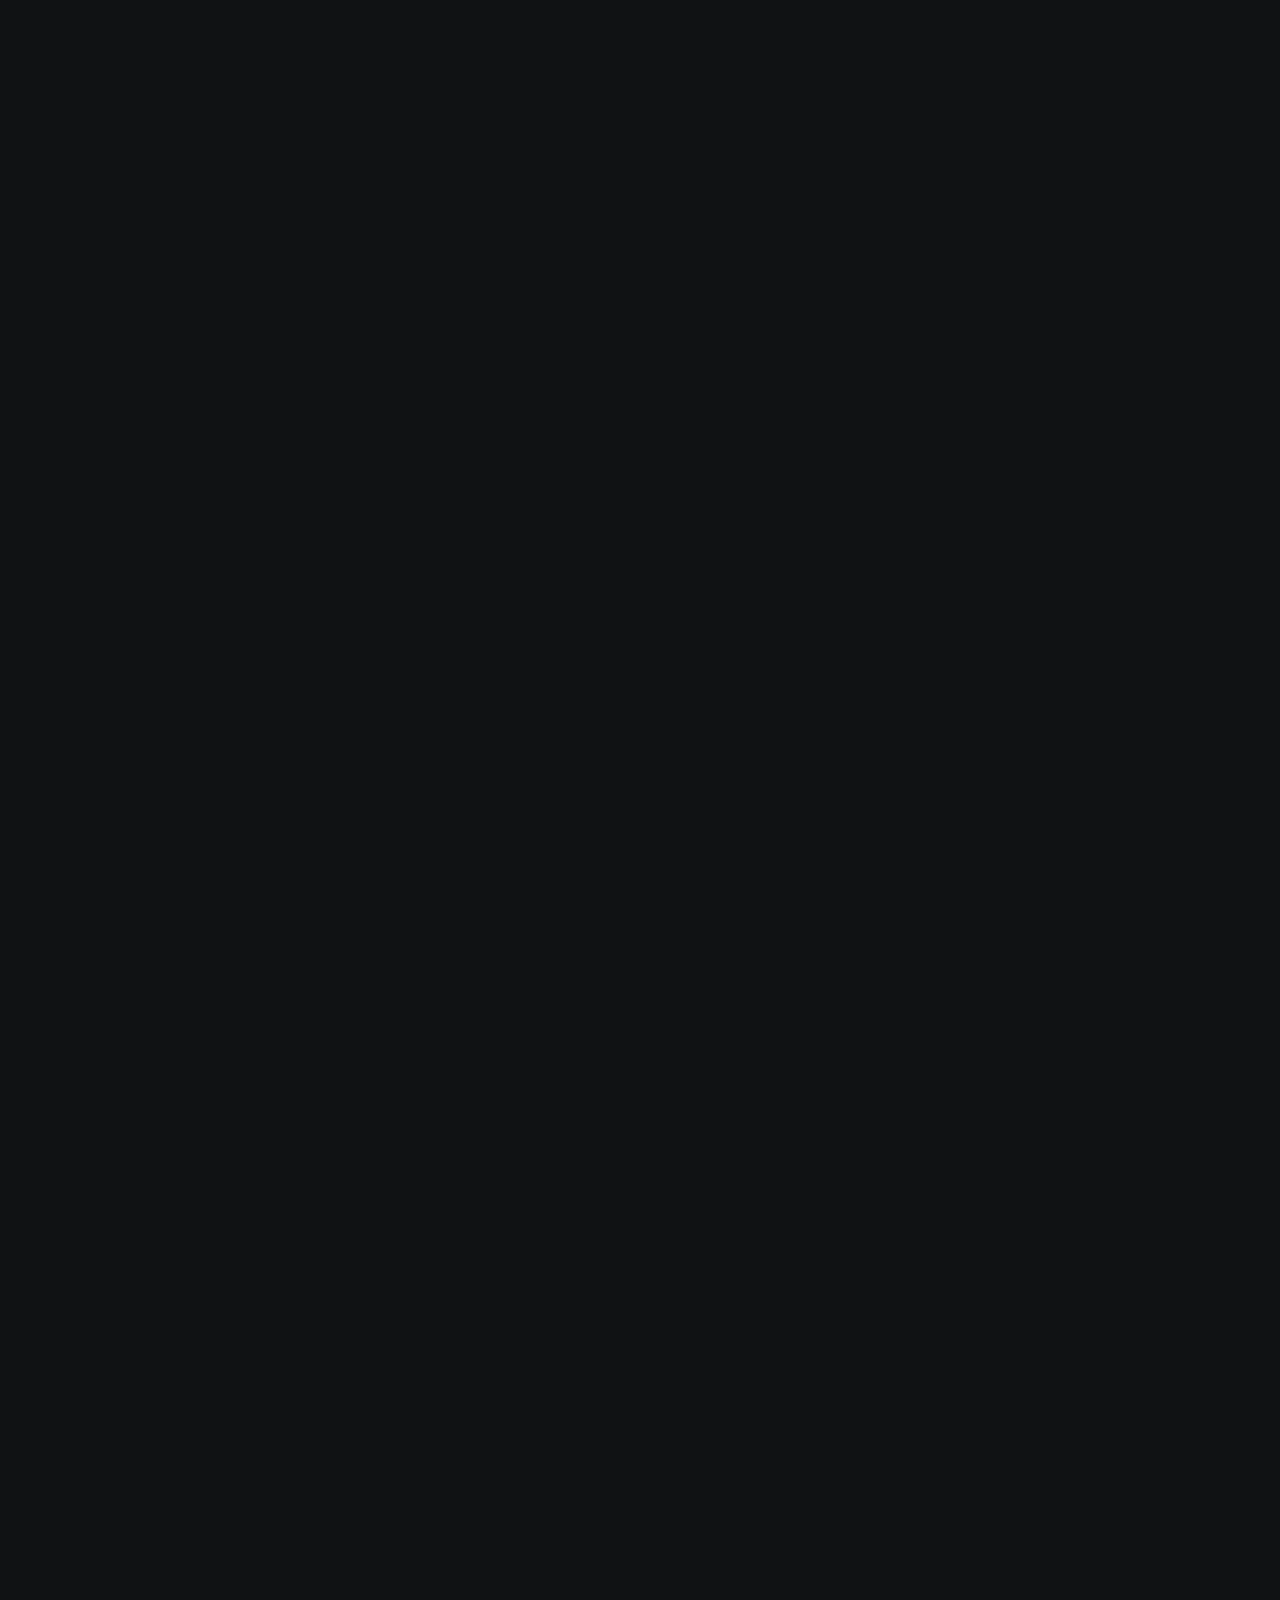
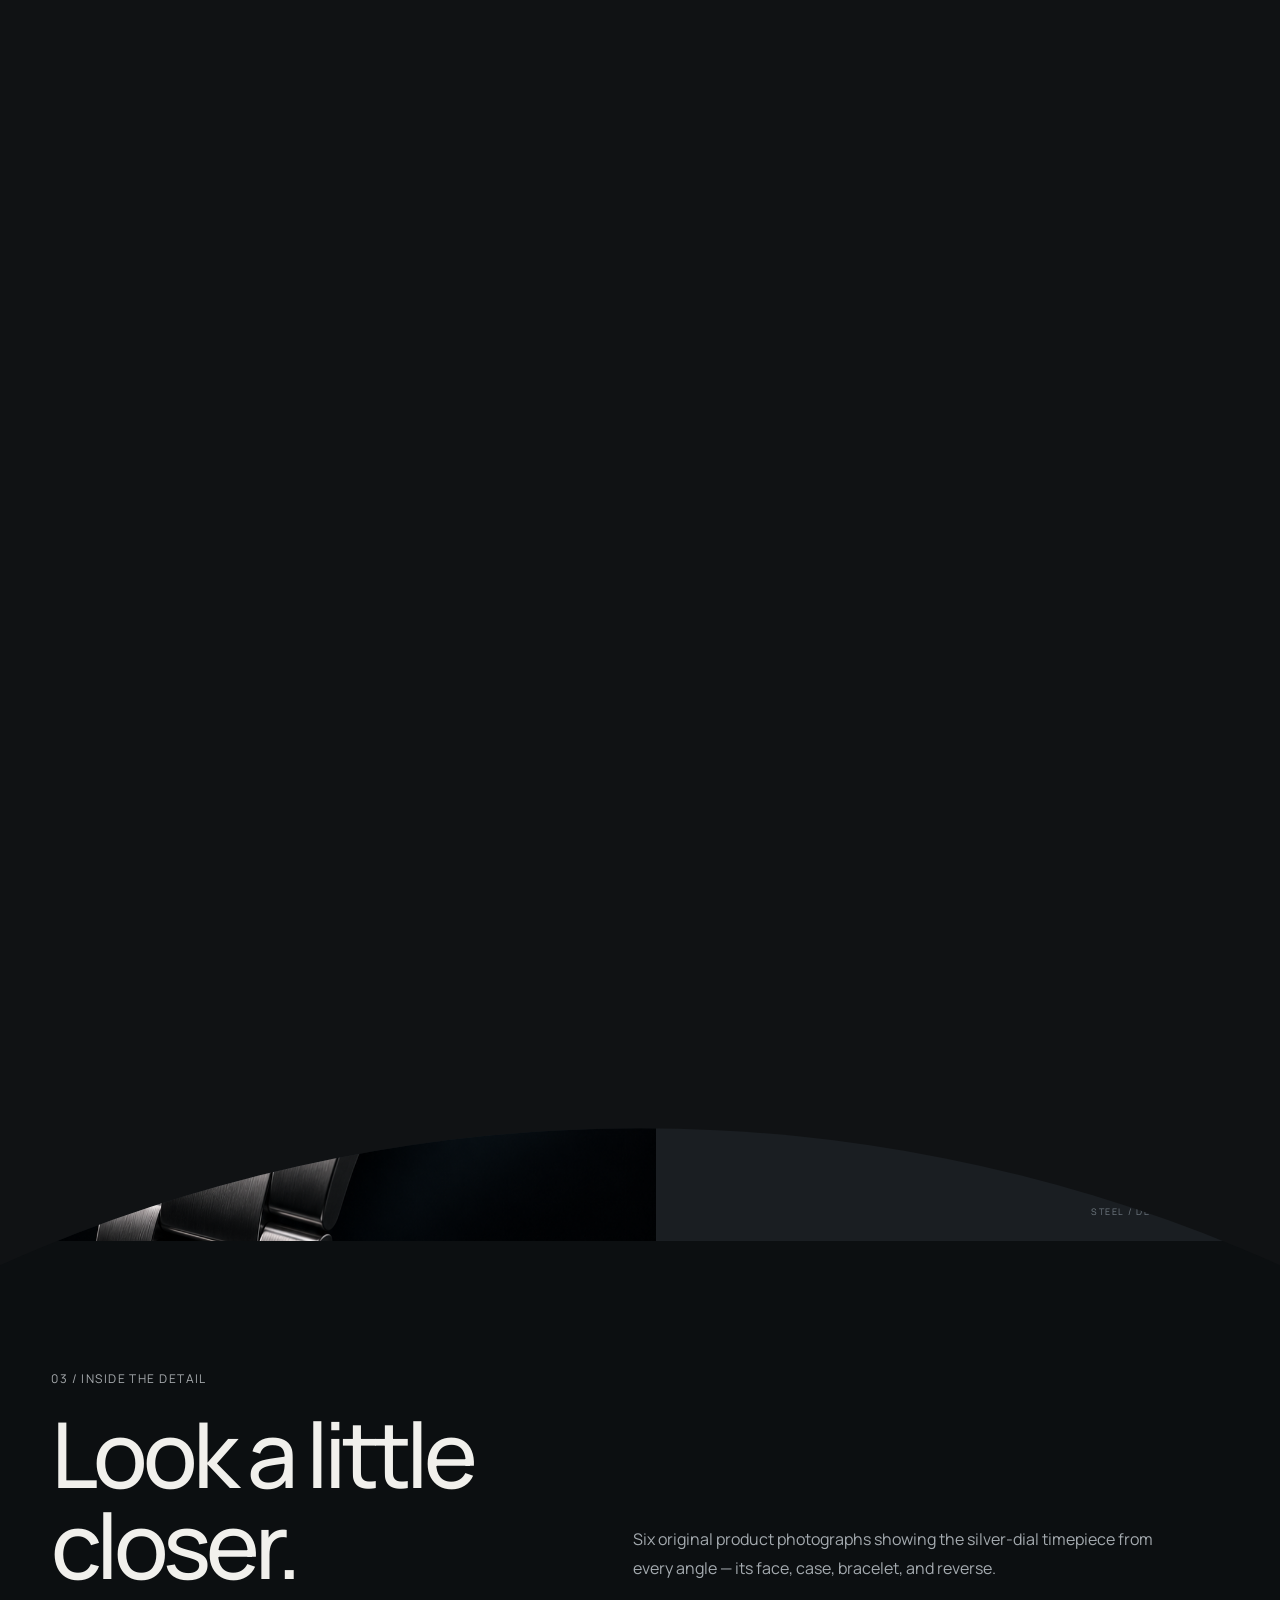
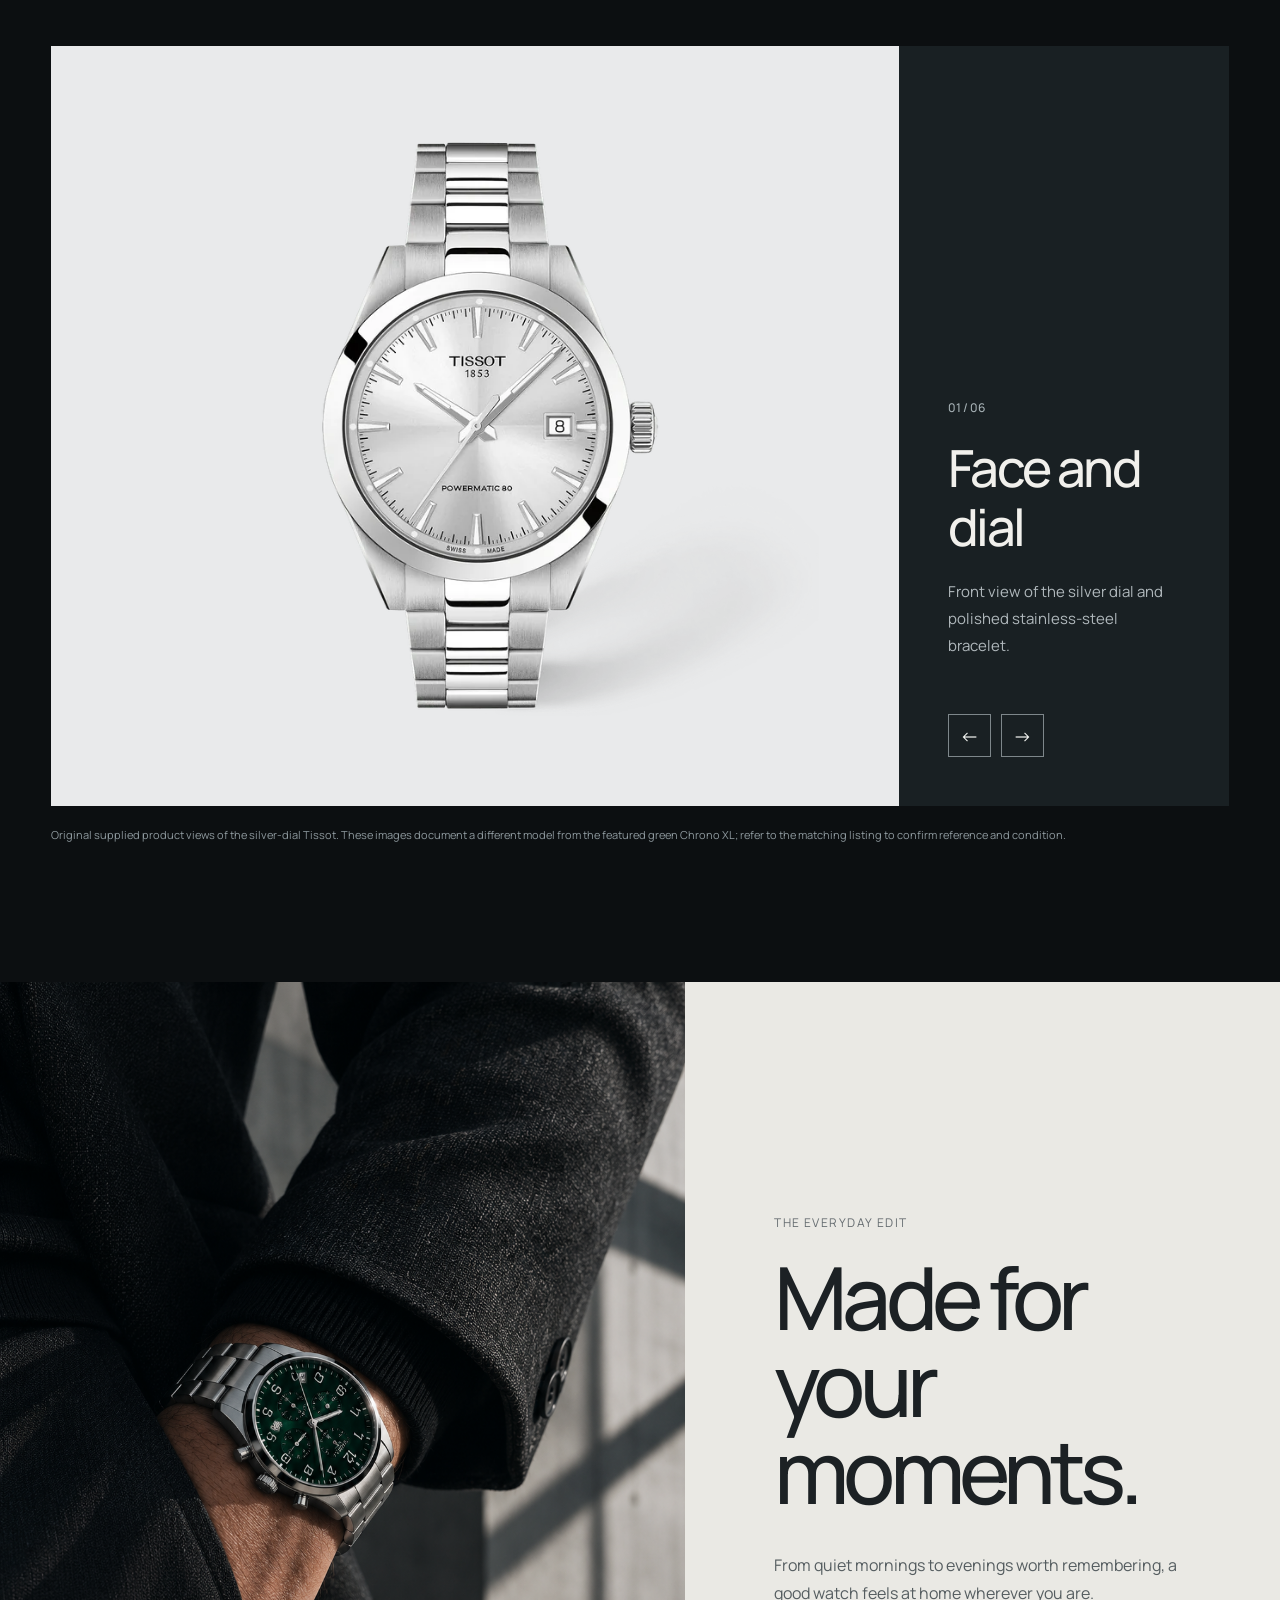
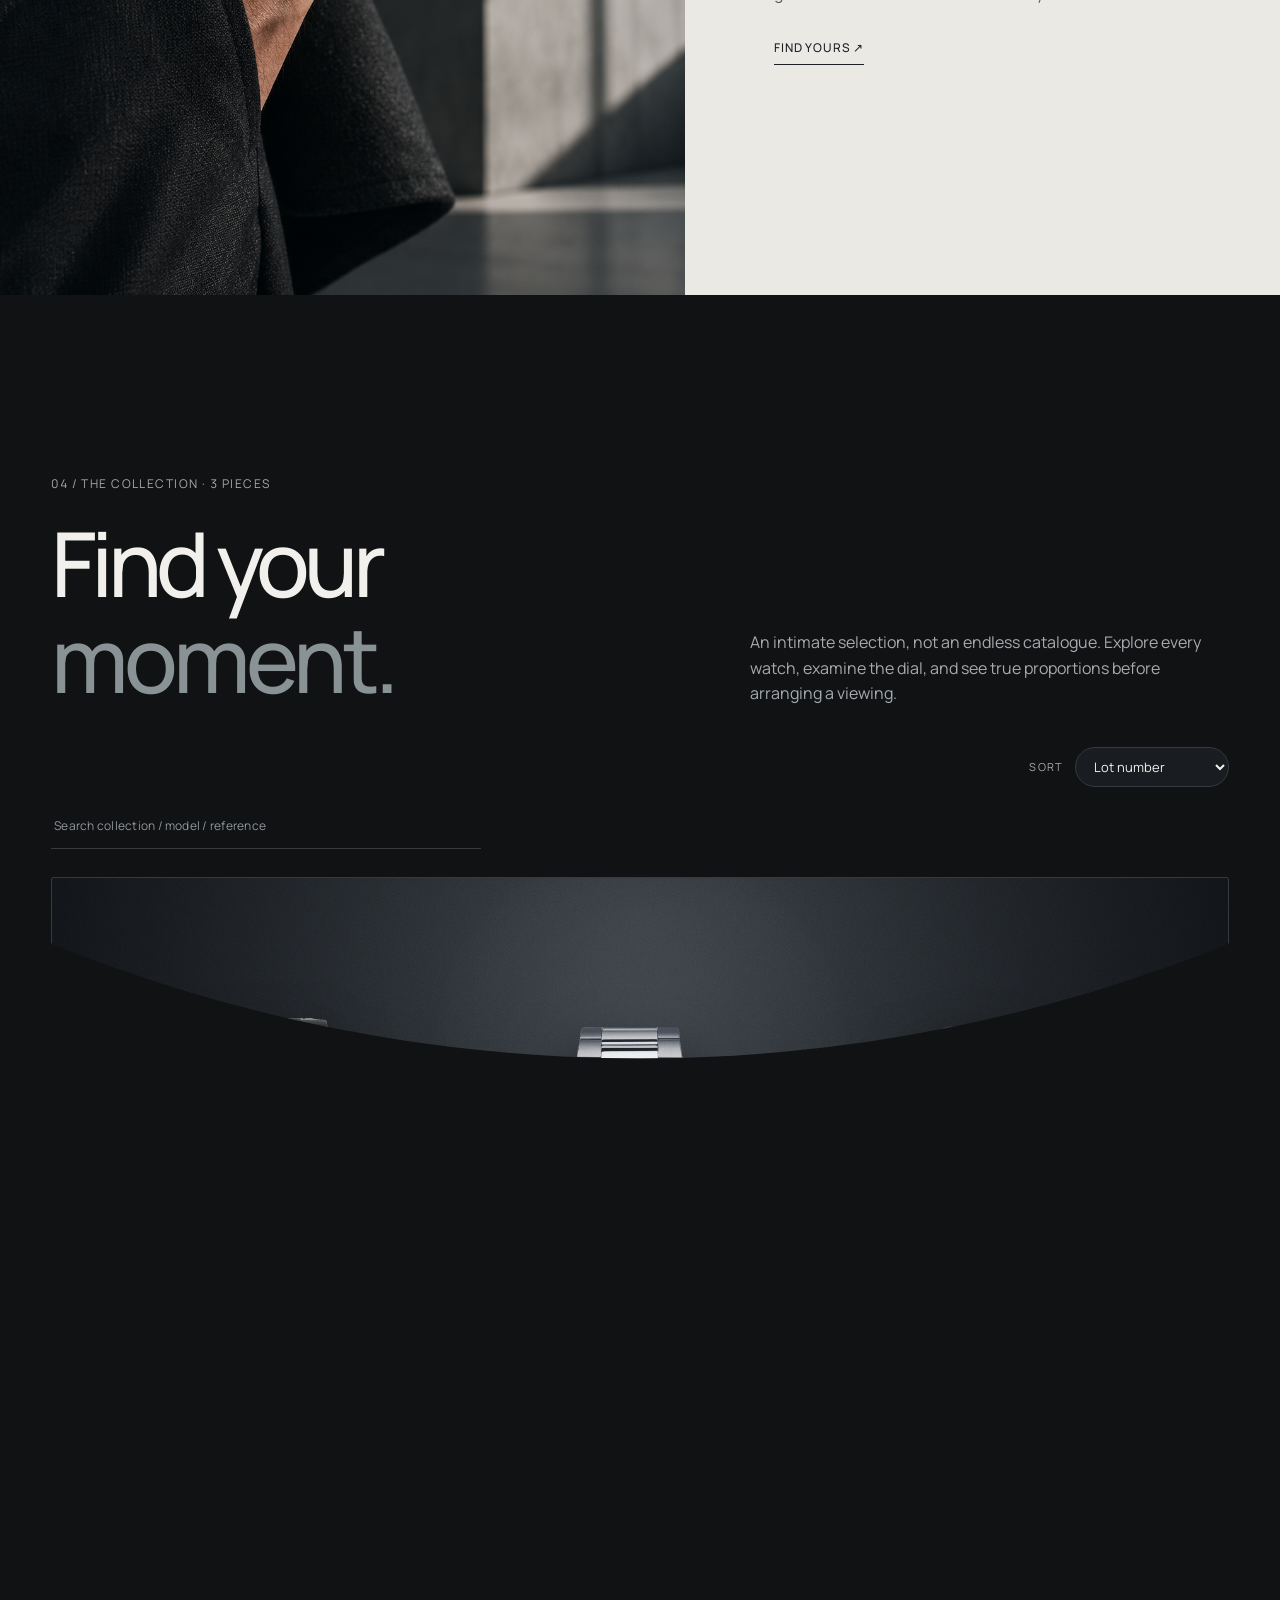
==== vesper/index.html @ b5b9cc1b "watch website" ====
<!doctype html>
<html lang="en">
<head>
  <meta charset="utf-8">
  <meta name="viewport" content="width=device-width, initial-scale=1">
  <title>Vesper — Fine watches, honestly described</title>
  <meta name="description" content="Fine watches from the great houses, each sold with its own file: condition, papers and history.">
  <meta name="theme-color" content="#0B0E13">
  <link rel="preconnect" href="https://fonts.googleapis.com">
  <link rel="preconnect" href="https://fonts.gstatic.com" crossorigin>
  <link href="https://fonts.googleapis.com/css2?family=Manrope:wght@400;500;600;700;800&display=swap" rel="stylesheet">
  <link rel="stylesheet" href="styles.css">
</head>
<body>
  <div class="scroll-progress" aria-hidden="true"></div>
  <div class="vesper-intro" data-intro aria-label="Entering Vesper">
    <div class="intro__center">
      <svg class="intro__dial" viewBox="0 0 280 280" role="img" aria-label="A watch dial, its hand pointing to twelve">
        <defs><linearGradient id="metal" x1="0" y1="0" x2="1" y2="1"><stop stop-color="#76818b"/><stop offset=".35" stop-color="#f0f1ef"/><stop offset=".68" stop-color="#606970"/><stop offset="1" stop-color="#c8d0d5"/></linearGradient></defs>
        <circle cx="140" cy="140" r="125" fill="none" stroke="url(#metal)" stroke-width="2"/>
        <circle cx="140" cy="140" r="116" fill="#121618" stroke="#383e42" stroke-width="1"/>
        <g data-dial-markers></g>
        <g class="intro__minute"><path d="M140 153 L140 67" stroke="url(#metal)" stroke-width="6" stroke-linecap="round"/></g>
        <g class="intro__hour"><path d="M140 150 L140 98" stroke="url(#metal)" stroke-width="9" stroke-linecap="round"/></g>
        <g class="intro__second" data-second-hand><path d="M140 166 L140 48" stroke="#d8e1e5" stroke-width="2" stroke-linecap="round"/></g>
        <circle cx="140" cy="140" r="6" fill="url(#metal)"/>
      </svg>
      <p class="intro__label">VESPER <span>—</span> TIME, CONSIDERED.</p>
    </div>
    <button type="button" class="intro__skip" data-skip-intro>Skip intro ↗</button>
  </div>
  <div class="site-reveal" data-site-reveal>
  <a class="skip" href="#main">Skip to content</a>

  <header class="nav">
    <a class="wordmark silver" href="#top" data-shop-name>VESPER</a>
    <nav class="nav__links" aria-label="Primary" id="primary-nav">
      <a href="#tray">Collection</a>
      <a href="#story">Our approach</a>
      <a href="#method">The standard</a>
      <a href="#archive">Archive</a>
      <a href="#visit">Visit</a>
    </nav>
    <div class="nav__utilities"><button class="nav__shortlist" type="button" data-open-shortlist aria-label="Open saved watches">Saved <span data-saved-count>0</span></button><button class="nav__menu" type="button" data-menu-toggle aria-controls="primary-nav" aria-expanded="false" aria-label="Toggle menu"><span></span><span></span></button><a class="btn btn--steel nav__cta" data-whatsapp href="#" target="_blank" rel="noopener">Enquire</a></div>
  </header>

  <main id="main">
    <!-- ============ CINEMATIC SHOWROOM HERO ============ -->
    <section class="hero hero--cinema" id="top" aria-labelledby="hero-title">
      <div class="hero__cinema" aria-hidden="true">
        <img class="hero__campaign is-active" src="photos/Moody Green Dial Chronograph Watch.png" alt="" data-hero-campaign>
        <div class="hero__shade"></div>
        <span class="hero__ghost">VESPER</span>
      </div>
      <div class="hero__copy">
        <h1 id="hero-title">Time,<br><span>considered.</span></h1>
        <p class="lead">Exceptional watches. Carefully selected, honestly presented, made to be explored.</p>
        <div class="hero__actions">
          <a class="btn btn--ivory" href="#tray">Explore collection <span aria-hidden="true">↗</span></a>
          <button class="hero__text-link" type="button" data-hero-open>Inspect this piece <span aria-hidden="true">↗</span></button>
        </div>
      </div>
      <div class="hero__piece">
        <button class="hero__watch" type="button" data-hero aria-label="Inspect featured watch"></button>
        <p class="hero__caption mono" data-hero-caption></p>
      </div>
    </section>

    <!-- ============ EDITORIAL STATEMENT ============ -->
    <section class="manifesto reveal" id="story" aria-labelledby="story-title">
      <div class="manifesto__label mono">01 / THE PHILOSOPHY</div>
      <div class="manifesto__body">
        <p class="manifesto__kicker mono">THE VESPER EDIT</p>
        <h2 id="story-title">Considered pieces.<br>Enduring presence.</h2>
        <p>A watch is both a personal object and an expression of design. We bring the collection closer, one considered detail at a time.</p>
        <a class="editorial-link" href="#method">Explore our approach <span aria-hidden="true">↗</span></a>
      </div>
      <div class="manifesto__number" aria-hidden="true">V / 01</div>
    </section>

    <!-- ============ FEATURED EDITORIAL ============ -->
    <section class="feature reveal" aria-labelledby="feature-title">
      <div class="feature__photo"><img src="photos/Emerald Green Stainless Steel Chronograph (1).png" alt="Campaign concept featuring a green-dial stainless-steel chronograph" loading="lazy"></div>
      <div class="feature__copy">
        <p class="eyebrow mono">02 / CURRENT OBSESSION</p>
        <h2 id="feature-title">Closer to<br>the details.</h2>
        <p>A vivid emerald dial, reflective steel and meticulous finishing. An intimate look at the features that give a timepiece its character.</p>
        <a class="editorial-link" href="#tray">Discover the watches <span aria-hidden="true">↗</span></a>
        <span class="feature__watermark mono" aria-hidden="true">STEEL / DETAIL / CHARACTER</span>
      </div>
    </section>

    <section class="detail-essay" id="details" aria-labelledby="details-title">
      <div class="detail-essay__heading reveal"><p class="eyebrow">03 / INSIDE THE DETAIL</p><h2 id="details-title">Look a little closer.</h2><p>Six original product photographs showing the silver-dial timepiece from every angle — its face, case, bracelet, and reverse.</p></div>
      <div class="detail-essay__stage">
        <div class="detail-essay__photo" role="region" aria-label="Original watch photo gallery" aria-live="polite"><img src="photos/18fe6ae6-4a29-4dc0-8d65-cc1778fe42e7_T165-807-11-031-00_shadow.webp" alt="Silver-dial Tissot wristwatch, original front product image" data-detail-image loading="lazy"></div>
        <div class="detail-essay__control"><span class="detail-essay__index" data-detail-index>01 / 06</span><h3 data-detail-heading>Face and dial</h3><p data-detail-copy>Front view of the silver dial and polished stainless-steel bracelet.</p><div class="detail-essay__nav"><button type="button" data-detail-prev aria-label="Previous detail">←</button><button type="button" data-detail-next aria-label="Next detail">→</button></div></div>
      </div>
      <p class="detail-essay__foot">Original supplied product views of the silver-dial Tissot. These images document a different model from the featured green Chrono XL; refer to the matching listing to confirm reference and condition.</p>
    </section>
    <section class="lifestyle reveal" aria-labelledby="lifestyle-title">
      <div class="lifestyle__image"><img src="photos/Emerald Chronograph in Shadow-1.png" loading="lazy" alt="Editorial view of a stainless-steel wristwatch worn with dark clothing"></div>
      <div class="lifestyle__text"><p class="eyebrow">THE EVERYDAY EDIT</p><h2 id="lifestyle-title">Made for<br>your moments.</h2><p>From quiet mornings to evenings worth remembering, a good watch feels at home wherever you are.</p><a class="editorial-link" href="#tray">Find yours ↗</a></div>
    </section>

    <!-- ============ THE TRAY (to scale) ============ -->
    <section class="tray-section" id="tray" aria-labelledby="tray-title">
      <div class="section-head grid">
        <div class="section-head__title">
          <p class="eyebrow mono">04 / THE COLLECTION · <span data-count>0</span> PIECES</p>
          <h2 id="tray-title">Find your <em>moment.</em></h2>
        </div>
        <p class="section-head__text">An intimate selection, not an endless catalogue. Explore every watch, examine the dial, and see true proportions before arranging a viewing.</p>
      </div>

      <div class="filters grid" role="toolbar" aria-label="Filter and sort">
        <div class="chips" data-brands></div>
        <label class="search-watch"><span class="sr-only">Search watches</span><input data-search type="search" placeholder="Search collection / model / reference" autocomplete="off"></label>
        <label class="sort mono">
          <span class="label">Sort</span>
          <select data-sort>
            <option value="lot">Lot number</option>
            <option value="price-asc">Price, low to high</option>
            <option value="price-desc">Price, high to low</option>
            <option value="size">Case size</option>
          </select>
        </label>
      </div>

      <div class="tray lamp-zone">
        <ul class="tray__list" data-tray></ul>
        <div class="lamp" aria-hidden="true"></div>
      </div>
    </section>

    <section class="interlude reveal" aria-label="Vesper brand statement">
      <p class="eyebrow mono">AN OBJECT. A STORY. A LIFETIME.</p>
      <p>The details make<br>the difference.</p>
      <a href="#visit" class="editorial-link">Arrange a private viewing <span aria-hidden="true">↗</span></a>
    </section>

    <!-- ============ METHOD ============ -->
    <section class="method grid" id="method" aria-labelledby="method-title">
      <div class="method__head">
        <p class="eyebrow mono">05 / OUR STANDARD</p>
        <h2 id="method-title">Clarity is our standard.</h2>
      </div>
      <ol class="method__steps">
        <li>
          <span class="mono step-no">01</span>
          <h3>Sourced</h3>
          <p>A selectively presented collection with model details and available provenance clearly described.</p>
        </li>
        <li>
          <span class="mono step-no">02</span>
          <h3>Inspected</h3>
          <p>We present the condition and identifying details available for each watch; request verification documents before purchasing.</p>
        </li>
        <li>
          <span class="mono step-no">03</span>
          <h3>Described</h3>
          <p>We share condition information and photographs so you can ask informed questions before committing.</p>
        </li>
      </ol>
      <dl class="grades">
        <div><dt>New</dt><dd>Brand new, with the maker's packaging.</dd></div>
        <div><dt>Unworn</dt><dd>Never on a wrist. Stickers often still on.</dd></div>
        <div><dt>Excellent</dt><dd>Hairlines visible only under a loupe.</dd></div>
        <div><dt>Very good</dt><dd>Light wear you can see at an angle.</dd></div>
        <div><dt>Good</dt><dd>Honest marks of daily wear. All shown.</dd></div>
      </dl>
    </section>

    <!-- ============ ARCHIVE ============ -->
    <section class="archive grid" id="archive" aria-labelledby="archive-title">
      <div class="archive__head">
        <p class="eyebrow mono">Archive</p>
        <h2 id="archive-title">Found new <em>homes.</em></h2>
      </div>
      <ul class="archive__list" data-archive></ul>
    </section>

    <!-- ============ VISIT ============ -->
    <section class="visit grid" id="visit" aria-labelledby="visit-title">
      <div class="visit__head">
        <p class="eyebrow mono">06 / PERSONAL SERVICE</p>
        <h2 id="visit-title">See it in your <em>hand</em> first.</h2>
        <p>Viewings are private and unhurried. Message us with the lot number and we'll set a time.</p>
        <div class="visit__actions">
          <a class="btn btn--steel" data-whatsapp href="#" target="_blank" rel="noopener">Message on WhatsApp</a>
          <a class="btn btn--line" data-email href="#">Email</a>
        </div>
      </div>
      <dl class="visit__info mono">
        <div><dt>Where</dt><dd data-shop-city>Kandy, Sri Lanka</dd></div>
        <div><dt>Hours</dt><dd data-hours>Mon–Sat · 10:00–19:00</dd></div>
        <div><dt>Right now</dt><dd><span class="status" data-open-status>—</span></dd></div>
      </dl>
    </section>
  </main>

  <footer class="footer grid">
    <p class="wordmark silver footer__mark" data-shop-name>VESPER</p>
    <p class="footer__note">Independent. Not affiliated with, or endorsed by, any brand shown. All trademarks belong to their owners.</p>
    <p class="footer__note mono">© <span data-year>2026</span> · <span data-shop-name>VESPER</span></p>
  </footer>

  </div><!-- /site-reveal -->
  <dialog class="shortlist" data-shortlist aria-labelledby="shortlist-title">
    <div class="shortlist__head"><div><p class="eyebrow mono">YOUR PRIVATE EDIT</p><h2 id="shortlist-title">Saved <em>pieces.</em></h2></div><button class="file__close mono" type="button" data-close-shortlist>Close</button></div>
    <div class="shortlist__list" data-shortlist-list></div>
    <p class="shortlist__note mono">Your shortlist is saved in this browser. Enquiries are handled personally; there is no online checkout yet.</p>
  </dialog>

  <!-- ============ THE FILE (drawer) ============ -->
  <dialog class="file" data-file aria-labelledby="file-title">
    <div class="file__inner">
      <button class="file__close mono" type="button" data-close-file>Close</button>
      <div class="file__media">
        <div class="stagebox lamp-zone" data-stagebox>
          <div class="stagebox__media" data-file-media></div>
          <div class="pins" data-pins></div>
          <div class="loupe" data-loupe aria-hidden="true"><div class="loupe__inner"></div></div>
          <div class="lamp" aria-hidden="true"></div>
        </div>
        <div class="thumbs" data-thumbs></div>
        <p class="hint mono" data-stage-hint>Hover to inspect · Tap a pin to read it</p>
      </div>
      <div class="file__info">
        <p class="eyebrow mono" data-file-lot></p>
        <h2 id="file-title" data-file-title></h2>
        <p class="file__summary" data-file-summary></p>
        <p class="file__price"><span class="silver" data-file-price></span> <span class="badge mono" data-file-status></span></p>
        <div class="file__actions">
          <a class="btn btn--steel" data-file-enquire href="#" target="_blank" rel="noopener">Enquire about this piece</a>
          <button class="btn btn--line save-watch" data-save-current type="button" aria-pressed="false">♡ Save watch</button>
          <button class="btn btn--line" type="button" data-open-truesize>See it at true size</button>
        </div>

        <h3 class="label mono">Condition</h3>
        <p class="grade"><span data-file-grade></span> <span class="muted" data-file-grade-def></span></p>
        <ol class="pin-list" data-pin-list></ol>

        <h3 class="label mono" data-history-title>The file</h3>
        <ol class="history" data-history></ol>

        <h3 class="label mono">Details</h3>
        <table class="specs mono"><tbody data-specs></tbody></table>
      </div>
    </div>
  </dialog>

  <!-- ============ TRUE SIZE ============ -->
  <dialog class="truesize" data-truesize aria-labelledby="ts-title">
    <div class="truesize__inner">
      <button class="file__close mono" type="button" data-close-truesize>Close</button>
      <div data-step="calibrate">
        <p class="eyebrow mono">True size · 1 of 2</p>
        <h2 id="ts-title">Hold a bank card to the screen.</h2>
        <p>Move the slider until the outline matches your card. Every standard card is 85.6&nbsp;mm wide.</p>
        <div class="card-outline" data-card><span class="mono">85.6 mm</span></div>
        <input type="range" min="160" max="640" value="323" data-card-range aria-label="Card outline width">
        <button class="btn btn--silver" type="button" data-show-true>It matches</button>
      </div>
      <div data-step="watch" hidden>
        <p class="eyebrow mono">True size · 2 of 2</p>
        <h2 data-ts-title>This is 36 mm.</h2>
        <div class="truesize__stage" data-ts-stage></div>
        <p class="hint">If the card matched, this is the case at its real size. <button class="link" type="button" data-recalibrate>Recalibrate</button></p>
      </div>
    </div>
  </dialog>

  <script src="stock.js"></script>
  <script src="script.js"></script>
  <script src="experience.js"></script>
  <script src="showroom.js"></script>
</body>
</html>
---- vesper/styles.css ----
/* =========================================================
   VESPER — "Blued Steel" design system
   Midnight base, silver type, one blued-steel accent.
   Metal is used sparingly: wordmark, lot numbers, one button.
   Timing: 125 ms beat (8 beats per second, like a 28,800 vph movement).
   ========================================================= */

:root {
  /* Palette */
  --base: #0B0E13;        /* midnight: page background */
  --surface: #121823;     /* deep navy: cards, tray, footer */
  --raised: #1A2230;      /* hover, dialogs */
  --line: #263042;        /* thin rules */
  --steel: #3D6A9E;       /* blued steel: the one accent */
  --steel-hi: #6F98C6;
  --text: #E6E9ED;        /* silver text */
  --muted: #9AA3AF;       /* muted silver */
  --bg: var(--base);      /* script.js lifts this slightly with the time of day */

  --silver-grad: linear-gradient(100deg, #7d8591 0%, #eef1f5 22%, #a3abb6 40%, #f4f6f9 55%, #8a929e 75%, #dfe3e8 100%);
  --steel-grad: linear-gradient(135deg, #1C2E4A 0%, #3D6A9E 50%, #1A2B45 100%);

  /* Type */
  --serif: "Instrument Serif", "Iowan Old Style", Georgia, serif;
  --sans: "Geist", ui-sans-serif, system-ui, -apple-system, "Segoe UI", sans-serif;
  --mono: "Geist Mono", ui-monospace, "SF Mono", Menlo, Consolas, monospace;

  /* Timing */
  --beat: 125ms;
  --b2: 250ms;
  --b4: 500ms;
  --b8: 1000ms;
  --ease: cubic-bezier(.45, 0, .2, 1);

  /* Layout */
  --gutter: clamp(16px, 4vw, 56px);
  --gap: clamp(12px, 1.6vw, 24px);

  color-scheme: dark;
}

*, *::before, *::after { box-sizing: border-box; }
[hidden] { display: none !important; }
html { scroll-behavior: smooth; -webkit-text-size-adjust: 100%; }
body {
  margin: 0;
  background: var(--bg);
  color: var(--text);
  font: 400 16px/1.6 var(--sans);
  -webkit-font-smoothing: antialiased;
  overflow-x: hidden;
}
@media (prefers-reduced-motion: reduce) { html { scroll-behavior: auto; } }

h1, h2, h3 { margin: 0 0 .45em; font-weight: 400; }
h1, h2 { font-family: var(--serif); letter-spacing: -0.012em; line-height: 1; }
h1 { font-size: clamp(46px, 6.4vw, 104px); }
h2 { font-size: clamp(36px, 4.4vw, 68px); }
h3 { font-size: 18px; font-weight: 500; letter-spacing: -0.01em; }
em { font-family: var(--serif); font-style: italic; }
p { margin: 0 0 1em; max-width: 52ch; }
a { color: inherit; }
img { display: block; max-width: none; }

.mono { font-family: var(--mono); font-feature-settings: "tnum" 1; }
.label {
  font: 400 11px/1.4 var(--mono);
  letter-spacing: .1em;
  text-transform: uppercase;
  color: var(--muted);
}
.eyebrow {
  font-size: 12px;
  letter-spacing: .12em;
  text-transform: uppercase;
  color: var(--muted);
  margin-bottom: 1.8em;
}
.muted { color: var(--muted); }
.hint { font-size: 12px; color: var(--muted); letter-spacing: .04em; }

.skip {
  position: absolute; left: 12px; top: -48px; z-index: 100;
  background: var(--text); color: var(--base); padding: 8px 12px; border-radius: 4px;
}
.skip:focus { top: 12px; }
:focus-visible { outline: 1.5px solid var(--steel-hi); outline-offset: 3px; border-radius: 2px; }

.grid {
  display: grid;
  grid-template-columns: repeat(12, minmax(0, 1fr));
  column-gap: var(--gap);
  padding-inline: var(--gutter);
}

/* ---------- Silver: text that catches the light once on hover ---------- */
.silver {
  background: var(--silver-grad);
  background-size: 240% 100%;
  background-position: 0% 0;
  -webkit-background-clip: text;
          background-clip: text;
  color: transparent;
  transition: background-position var(--b8) var(--ease);
}
.silver:hover, a:hover .silver, button:hover .silver, .lot:hover .silver, .lot:focus-visible .silver {
  background-position: 100% 0;
}

/* ---------- Buttons ---------- */
.btn {
  display: inline-flex;
  align-items: center;
  justify-content: center;
  gap: .6em;
  font: 500 13px/1 var(--sans);
  letter-spacing: .03em;
  text-decoration: none;
  border-radius: 999px;
  padding: 15px 24px;
  border: 1px solid transparent;
  cursor: pointer;
  transition: filter var(--b2) var(--ease), background-position var(--b8) var(--ease), border-color var(--b2) var(--ease);
}
.btn--silver {
  color: #0B0E13;
  background: var(--silver-grad);
  background-size: 240% 100%;
}
.btn--silver:hover { background-position: 100% 0; }
.btn--steel {
  color: var(--text);
  background: var(--steel-grad);
  background-size: 200% 100%;
  border-color: rgba(111, 152, 198, .35);
}
.btn--steel:hover { background-position: 100% 0; filter: brightness(1.12); }
.btn--line { color: var(--text); background: transparent; border-color: var(--line); }
.btn--line:hover { border-color: var(--muted); }
.link {
  font: inherit; color: inherit; background: none; border: 0; padding: 0;
  text-decoration: underline; text-underline-offset: 3px; cursor: pointer;
}

/* ---------- Nav ---------- */
.nav {
  position: fixed;
  inset: 0 0 auto 0;
  z-index: 40;
  height: 72px;
  display: flex;
  align-items: center;
  justify-content: space-between;
  gap: 24px;
  padding-inline: var(--gutter);
  background: linear-gradient(var(--bg) 30%, transparent);
}
.wordmark {
  font: 500 15px/1 var(--sans);
  letter-spacing: .5em;
  text-decoration: none;
}
.nav__links { display: flex; gap: 32px; font-size: 13px; color: var(--muted); }
.nav__links a { text-decoration: none; transition: color var(--b2); }
.nav__links a:hover { color: var(--text); }
.nav__cta { padding: 11px 18px; }

/* =========================================================
   THE LAMP — a pool of light that follows the cursor.
   Ambient stays visible; the lamp lifts what's under it.
   ========================================================= */
.lamp-zone { position: relative; --lx: 60%; --ly: 50%; --lr: 300px; --dim: .5; }
.lamp {
  position: absolute;
  inset: 0;
  z-index: 2;
  pointer-events: none;
  background:
    radial-gradient(circle var(--lr) at var(--lx) var(--ly),
      rgba(205, 220, 240, .11) 0%, rgba(205, 220, 240, .035) 45%, rgba(205, 220, 240, 0) 70%),
    radial-gradient(circle calc(var(--lr) * 2) at var(--lx) var(--ly),
      rgba(5, 7, 10, 0) 30%, rgba(5, 7, 10, var(--dim)) 100%);
}
.no-lamp .lamp { display: none; }

/* =========================================================
   HERO
   ========================================================= */
.hero {
  min-height: 100vh;
  min-height: 100svh;
  align-items: center;
  padding-top: 96px;
  padding-bottom: 48px;
  overflow: hidden;
  --dim: .42;
}
.hero__copy { grid-column: 1 / 7; position: relative; z-index: 3; }
.hero__copy h1 { margin-bottom: .35em; }
.lead { font-size: 18px; color: var(--muted); max-width: 44ch; }
.hero__actions { display: flex; flex-wrap: wrap; align-items: center; gap: 24px; margin-top: 36px; }
.hint__dot {
  display: inline-block; width: 7px; height: 7px; border-radius: 50%;
  background: var(--steel-hi); margin-right: 10px; vertical-align: 1px;
  box-shadow: 0 0 10px var(--steel-hi);
}
.hero__piece {
  grid-column: 7 / 13;
  position: relative;
  height: min(86vh, 900px);
  display: grid;
  place-items: center;
}
.hero__watch {
  all: unset;
  cursor: zoom-in;
  position: relative;
  display: block;
}
.hero__watch:focus-visible { outline: 1.5px solid var(--steel-hi); outline-offset: 8px; border-radius: 8px; }
.hero__caption {
  position: absolute;
  bottom: 4%;
  right: 0;
  z-index: 3;
  font-size: 12px;
  letter-spacing: .06em;
  color: var(--muted);
  text-align: right;
  margin: 0;
}

/* =========================================================
   SECTION HEADS
   ========================================================= */
.section-head { padding-top: 16vh; padding-bottom: 40px; align-items: end; row-gap: 16px; }
.section-head__title { grid-column: 1 / 7; }
.section-head__title h2 { margin: 0; }
.section-head__text { grid-column: 8 / 13; color: var(--muted); margin: 0; }

/* Filters */
.filters { align-items: center; padding-bottom: 28px; row-gap: 16px; }
.chips { grid-column: 1 / 10; display: flex; flex-wrap: wrap; gap: 8px; }
.chip {
  font: 400 13px/1 var(--sans);
  color: var(--muted);
  background: transparent;
  border: 1px solid var(--line);
  border-radius: 999px;
  padding: 10px 14px;
  cursor: pointer;
  transition: color var(--b2), border-color var(--b2), background var(--b2);
}
.chip:hover { color: var(--text); border-color: var(--muted); }
.chip[aria-pressed="true"] { color: var(--text); border-color: var(--steel); background: rgba(61, 106, 158, .16); }
.sort { grid-column: 10 / 13; justify-self: end; display: flex; align-items: center; gap: 12px; }
.sort select {
  font: 400 13px var(--mono);
  color: var(--text);
  background: var(--surface);
  border: 1px solid var(--line);
  border-radius: 999px;
  padding: 9px 14px;
}

/* =========================================================
   THE TRAY
   ========================================================= */
.tray {
  --scale: 5.2;
  --dim: .55;
  margin-inline: var(--gutter);
  border-radius: 6px;
  background:
    radial-gradient(ellipse 80% 60% at 50% 0%, #182131, rgba(24, 33, 49, 0) 70%),
    radial-gradient(ellipse at 50% 100%, #0c1017, #0e131b);
  border: 1px solid var(--line);
  overflow: hidden;
}
/* velvet nap */
.tray::before {
  content: "";
  position: absolute;
  inset: 0;
  opacity: .09;
  pointer-events: none;
  background-image: url("data:image/svg+xml;utf8,<svg xmlns='http://www.w3.org/2000/svg' width='140' height='140'><filter id='n'><feTurbulence type='fractalNoise' baseFrequency='1.1' numOctaves='2' stitchTiles='stitch'/><feColorMatrix values='0 0 0 0 .8  0 0 0 0 .85  0 0 0 0 1  0 0 0 .9 0'/></filter><rect width='100%' height='100%' filter='url(%23n)'/></svg>");
}
.tray__list {
  list-style: none;
  margin: 0;
  padding: clamp(32px, 6vw, 72px) clamp(16px, 4vw, 56px) clamp(40px, 6vw, 80px);
  display: flex;
  flex-wrap: wrap;
  justify-content: center;
  align-items: flex-end;
  gap: clamp(28px, 4vw, 64px) clamp(16px, 3.4vw, 56px);
  position: relative;            /* no z-index: labels can rise above the lamp's shadow */
}
.tray__empty { color: var(--muted); padding: 60px 0; }

.lot {
  all: unset;
  box-sizing: border-box;
  display: grid;
  justify-items: center;
  gap: 14px;
  cursor: pointer;
  position: relative;
}
.lot .media { transition: transform var(--b4) var(--ease); }
.lot:hover .media, .lot:focus-visible .media { transform: translateY(-6px); }
.lot:focus-visible { outline: 1.5px solid var(--steel-hi); outline-offset: 10px; border-radius: 6px; }
.lot__meta {
  position: relative;
  z-index: 3;            /* labels stay readable above the lamp's shadow */
  text-align: center;
  display: grid;
  gap: 3px;
  max-width: 230px;
}
.lot__no { font: 500 12px/1 var(--mono); letter-spacing: .12em; }
.lot__name { font-size: 14px; line-height: 1.35; }
.lot__name small { display: block; color: var(--muted); font-size: 12px; }
.lot__price { font: 400 12px/1 var(--mono); color: var(--muted); margin-top: 4px; }
.lot__badge {
  position: absolute;
  top: 0;
  right: 0;
  z-index: 3;
}
.badge {
  display: inline-block;
  font: 500 10px/1 var(--mono);
  letter-spacing: .1em;
  text-transform: uppercase;
  padding: 6px 8px;
  border-radius: 999px;
  border: 1px solid var(--line);
  color: var(--muted);
  vertical-align: middle;
}
.badge--available { border-color: rgba(111, 152, 198, .5); color: var(--steel-hi); }
.badge--reserved { border-color: #6b5a3a; color: #CDB485; }
.badge--sold { color: var(--muted); }

/* =========================================================
   MEDIA BOX — real photo, or the placeholder render
   --d = case diameter in px (from mm × scale)
   ========================================================= */
.media {
  --d: 180px;
  width: calc(var(--d) * 1.32);
  height: calc(var(--d) * 2.2);
  position: relative;
  -webkit-mask-image: linear-gradient(to bottom, transparent 0%, #000 20%, #000 80%, transparent 100%);
          mask-image: linear-gradient(to bottom, transparent 0%, #000 20%, #000 80%, transparent 100%);
}
.media__img {
  position: absolute;
  left: 50%;
  top: 50%;
  width: calc(var(--d) / var(--ratio, .44));
  height: auto;
  transform: translate(-50%, -50%);
  user-select: none;
  -webkit-user-drag: none;
  filter: drop-shadow(0 calc(var(--d) * .08) calc(var(--d) * .12) rgba(0, 0, 0, .6));
}
.loupe .media__img { filter: none; }

/* ---------- Placeholder watch (top-down, no logos) ---------- */
.pw {
  --ang: 135deg;
  --gx: 32%;
  --gy: 26%;
  --di: 10cqw;                 /* dial inset: bezel width */
  --dial: #2E4F80;
  --bezel-color: #1D3A66;
  position: absolute;
  left: 50%;
  top: 50%;
  width: var(--d);
  aspect-ratio: 1;
  transform: translate(-50%, -50%);
  container-type: inline-size;
}
.pw > * { position: absolute; }

/* Bracelets & straps */
.pw__band {
  left: 50%;
  width: 52cqw;
  height: 112cqw;
  transform: translateX(-50%);
  border-radius: 2cqw;
}
.pw__band--top { bottom: 62%; }
.pw__band--bottom { top: 62%; }
.band-oyster .pw__band {
  background:
    linear-gradient(90deg, rgba(0,0,0,.4), transparent 7%, transparent 93%, rgba(0,0,0,.4)),
    repeating-linear-gradient(180deg, transparent 0 9cqw, rgba(0,0,0,.55) 9cqw 9.5cqw, rgba(255,255,255,.18) 9.5cqw 10cqw),
    linear-gradient(90deg, #6f767e 0 30%, #eef1f4 30% 31.5%, #aeb5bd 31.5% 50%, #d4d9de 50% 68.5%, #eef1f4 68.5% 70%, #6f767e 70%);
}
.band-jubilee .pw__band {
  background:
    linear-gradient(90deg, rgba(0,0,0,.4), transparent 7%, transparent 93%, rgba(0,0,0,.4)),
    repeating-linear-gradient(180deg, transparent 0 4.6cqw, rgba(0,0,0,.5) 4.6cqw 5cqw),
    linear-gradient(90deg, #737a82 0 25%, #f4f6f8 25% 36%, #a2a9b1 36% 64%, #f4f6f8 64% 75%, #737a82 75%);
}
.band-leather .pw__band {
  width: 46cqw;
  background:
    linear-gradient(90deg, rgba(0,0,0,.45), transparent 12%, rgba(255,255,255,.04) 50%, transparent 88%, rgba(0,0,0,.45)),
    #2B211B;
}
.band-leather .pw__band::before {
  content: "";
  position: absolute;
  inset: 0 3cqw;
  border-inline: .4cqw dashed rgba(230, 210, 190, .25);
}

/* Lugs */
.pw__lug {
  width: 9cqw;
  height: 20cqw;
  border-radius: 3cqw;
  background: linear-gradient(90deg, #7c838b, #f1f3f5 42%, #aab1b8 62%, #6c737b);
}
.pw__lug--tl { left: 20cqw; top: -11cqw; }
.pw__lug--tr { right: 20cqw; top: -11cqw; }
.pw__lug--bl { left: 20cqw; bottom: -11cqw; }
.pw__lug--br { right: 20cqw; bottom: -11cqw; }

/* Crown */
.pw__crown {
  right: -5.5cqw;
  top: 50%;
  width: 6.5cqw;
  height: 12cqw;
  transform: translateY(-50%);
  border-radius: 1.6cqw;
  background:
    linear-gradient(90deg, rgba(0,0,0,.3), rgba(255,255,255,.35) 45%, rgba(0,0,0,.35)),
    repeating-linear-gradient(180deg, #e3e6e9 0 .55cqw, #7e858d .55cqw 1.1cqw);
}
.chrono .pw__crown::before, .chrono .pw__crown::after {   /* pushers */
  content: "";
  position: absolute;
  left: -1cqw;
  width: 4cqw;
  height: 5cqw;
  border-radius: 1cqw;
  background: linear-gradient(90deg, #8d949b, #eef1f3 50%, #80878e);
}
.chrono .pw__crown::before { top: -14cqw; }
.chrono .pw__crown::after { bottom: -14cqw; }

/* Case: its sheen turns toward the lamp (--ang) */
.pw__case {
  inset: 0;
  border-radius: 50%;
  background:
    conic-gradient(from var(--ang),
      #f3f5f7, #9aa1a9 12%, #e3e7ea 25%, #858c94 38%,
      #eef0f2 50%, #969da5 62%, #e6e9ec 75%, #81888f 88%, #f3f5f7);
  box-shadow:
    inset 0 0 0 .5cqw rgba(255,255,255,.4),
    0 4cqw 9cqw rgba(0, 0, 0, .65),
    0 1cqw 2cqw rgba(0, 0, 0, .5);
}

/* Bezels */
.pw__bezel { inset: 3cqw; border-radius: 50%; }
.bezel-smooth .pw__bezel {
  background: conic-gradient(from calc(var(--ang) + 45deg), #fbfcfd, #7b828a 25%, #f1f3f5 50%, #737a82 75%, #fbfcfd);
}
.bezel-fluted .pw__bezel {
  background:
    radial-gradient(circle, rgba(0,0,0,0) 60%, rgba(0,0,0,.25) 100%),
    repeating-conic-gradient(from var(--ang), #f6f8fa 0 1.6deg, #6a717a 1.6deg 3.2deg);
}
.bezel-tachy, .bezel-diver { --di: 14cqw; }
.bezel-tachy .pw__bezel { background: #121418; box-shadow: inset 0 0 0 .5cqw #9aa1a9; }
.bezel-diver .pw__bezel { background: radial-gradient(circle, var(--bezel-color) 60%, color-mix(in srgb, var(--bezel-color) 70%, #000)); box-shadow: inset 0 0 0 .6cqw #b9bfc6; }
.bezel-tachy .pw__bezel::after, .bezel-diver .pw__bezel::after {
  content: "";
  position: absolute;
  inset: 0;
  border-radius: 50%;
  background: repeating-conic-gradient(from -.4deg, rgba(225, 230, 236, .85) 0 .8deg, transparent .8deg 6deg);
  -webkit-mask: radial-gradient(circle closest-side, transparent 80%, #000 81%, #000 90%, transparent 91%);
          mask: radial-gradient(circle closest-side, transparent 80%, #000 81%, #000 90%, transparent 91%);
}
.bezel-diver .pw__bezel::before {  /* 12 o'clock triangle */
  content: "";
  position: absolute;
  left: 50%;
  top: 1.6cqw;
  width: 4.5cqw;
  height: 4cqw;
  transform: translateX(-50%);
  background: #eef1f4;
  clip-path: polygon(0 0, 100% 0, 50% 100%);
}

/* Dial */
.pw__dial {
  inset: var(--di);
  border-radius: 50%;
  overflow: hidden;
  background: radial-gradient(circle at 50% 42%,
    color-mix(in srgb, var(--dial) 82%, #fff) 0%,
    var(--dial) 45%,
    color-mix(in srgb, var(--dial) 70%, #000) 100%);
  box-shadow: inset 0 0 0 .5cqw rgba(0,0,0,.25), inset 0 1.2cqw 2.4cqw rgba(0,0,0,.35);
}
.pw__dial > * { position: absolute; }
.pw__dial::before { content: ""; position: absolute; inset: 0; }
.tex-sunburst .pw__dial::before {
  background:
    repeating-conic-gradient(rgba(255,255,255,.07) 0 .5deg, rgba(0,0,0,.07) .5deg 1deg),
    conic-gradient(from var(--ang),
      rgba(255,255,255,.5) 0deg, rgba(255,255,255,0) 45deg, rgba(0,0,0,.2) 90deg, rgba(255,255,255,0) 135deg,
      rgba(255,255,255,.5) 180deg, rgba(255,255,255,0) 225deg, rgba(0,0,0,.2) 270deg, rgba(255,255,255,0) 315deg,
      rgba(255,255,255,.5) 360deg);
  mix-blend-mode: soft-light;
}
.tex-wave .pw__dial::before {
  background: repeating-linear-gradient(165deg, rgba(255,255,255,.09) 0 1.4cqw, rgba(0,0,0,.12) 1.4cqw 2.8cqw);
}
.tex-snow .pw__dial::before {
  opacity: .55;
  background-image: url("data:image/svg+xml;utf8,<svg xmlns='http://www.w3.org/2000/svg' width='120' height='120'><filter id='s'><feTurbulence type='turbulence' baseFrequency='.08' numOctaves='3' seed='4'/><feColorMatrix values='0 0 0 0 .55  0 0 0 0 .58  0 0 0 0 .62  0 0 0 1.4 -.4'/></filter><rect width='100%' height='100%' filter='url(%23s)'/></svg>");
  background-size: 22cqw;
}
.tex-matte .pw__dial::before { background: radial-gradient(circle at 50% 30%, rgba(255,255,255,.05), transparent 60%); }

/* Sub-dials for chronographs */
.pw__sub {
  width: 19cqw;
  height: 19cqw;
  border-radius: 50%;
  top: 50%;
  left: 50%;
  background:
    repeating-conic-gradient(rgba(230,234,240,.55) 0 1deg, transparent 1deg 12deg),
    color-mix(in srgb, var(--dial) 85%, #000);
  box-shadow: inset 0 0 0 .3cqw rgba(230,234,240,.35);
}
.pw__sub--l { transform: translate(calc(-50% - 18cqw), -50%); }
.pw__sub--b { transform: translate(-50%, calc(-50% + 18cqw)); }
.pw__sub--r { transform: translate(calc(-50% + 18cqw), -50%); }

/* Indices */
.pw__idx {
  left: 50%;
  top: 50%;
  width: 1.8cqw;
  height: 7cqw;
  border-radius: .4cqw;
  background: linear-gradient(90deg, #fbfcfd 0 48%, #8a919a 52%);
  box-shadow: 0 .4cqw .6cqw rgba(0,0,0,.45);
  transform: translate(-50%, -50%) rotate(calc(var(--i) * 30deg)) translateY(calc(var(--r, 28cqw) * -1));
}
.pw__idx.is-12 { width: 4.4cqw; background: linear-gradient(90deg, #fbfcfd 0 22%, #8a919a 22% 40%, transparent 40% 60%, #fbfcfd 60% 78%, #8a919a 78%); box-shadow: none; }
.bezel-tachy .pw__idx, .bezel-diver .pw__idx { --r: 24cqw; height: 6cqw; }
.chrono .pw__idx { height: 4.5cqw; --r: 25cqw; }

/* Hands, fixed at 10:08:37, the catalogue position */
.pw__hand {
  left: 50%;
  bottom: 50%;
  transform-origin: 50% 100%;
  filter: drop-shadow(.6cqw 1cqw .8cqw rgba(0,0,0,.45));
}
.pw__hand--h { width: 3.6cqw; height: 21cqw; transform: translateX(-50%) rotate(304deg); }
.pw__hand--m { width: 2.8cqw; height: 31cqw; transform: translateX(-50%) rotate(52deg); }
.pw__hand--h, .pw__hand--m {
  clip-path: polygon(50% 0, 100% 84%, 50% 100%, 0 84%);
  background:
    linear-gradient(180deg, transparent 18%, #f1efe6 18% 70%, transparent 70%) center / 34% 100% no-repeat,
    linear-gradient(90deg, #f7f8f9 0 50%, #858c94 50%);
}
.pw__hand--s {
  width: .6cqw;
  height: 40cqw;
  bottom: calc(50% - 8cqw);
  transform-origin: 50% calc(100% - 8cqw);
  transform: translateX(-50%) rotate(222deg);
  background: #dfe3e8;
  border-radius: .3cqw;
}
.pw__cap {
  left: 50%; top: 50%;
  width: 3.4cqw; height: 3.4cqw;
  border-radius: 50%;
  transform: translate(-50%, -50%);
  background: radial-gradient(circle at 35% 30%, #fff, #98a0a8 60%, #5c636b);
}

/* Crystal glint moves toward the lamp (--gx/--gy) */
.pw__crystal {
  inset: 3cqw;
  border-radius: 50%;
  pointer-events: none;
  background:
    radial-gradient(ellipse 40% 26% at var(--gx) var(--gy), rgba(255,255,255,.15), rgba(255,255,255,0) 70%),
    radial-gradient(circle, rgba(255,255,255,0) 68%, rgba(255,255,255,.06) 72%, rgba(0,0,0,.1) 74%);
}

/* =========================================================
   METHOD
   ========================================================= */
.method { padding-top: 18vh; row-gap: 48px; }
.method__head { grid-column: 1 / 6; }
.method__steps {
  grid-column: 1 / -1;
  list-style: none;
  margin: 0;
  padding: 0;
  display: grid;
  grid-template-columns: repeat(3, 1fr);
  gap: var(--gap);
}
.method__steps li { border-top: 1px solid var(--line); padding-top: 22px; }
.method__steps p { color: var(--muted); font-size: 15px; }
.step-no { display: block; color: var(--steel-hi); font-size: 12px; margin-bottom: 28px; letter-spacing: .1em; }
.grades {
  grid-column: 1 / -1;
  margin: 0;
  display: grid;
  grid-template-columns: repeat(5, 1fr);
  gap: var(--gap);
  padding: 22px 24px;
  background: var(--surface);
  border: 1px solid var(--line);
  border-radius: 6px;
}
.grades dt { font: 500 12px/1.4 var(--mono); letter-spacing: .1em; text-transform: uppercase; margin-bottom: 6px; }
.grades dd { margin: 0; color: var(--muted); font-size: 14px; }

/* =========================================================
   ARCHIVE
   ========================================================= */
.archive { padding-top: 18vh; row-gap: 32px; }
.archive__head { grid-column: 1 / 6; }
.archive__list {
  grid-column: 1 / -1;
  list-style: none;
  margin: 0;
  padding: 0;
  display: flex;
  flex-wrap: wrap;
  gap: 32px 48px;
  align-items: flex-end;
}
.archive__item { display: grid; justify-items: center; gap: 10px; text-align: center; }
.archive__item .media { filter: grayscale(.7) brightness(.62); --d: 110px; }
.archive__item p { margin: 0; font-size: 13px; }
.archive__item .mono { font-size: 11px; color: var(--muted); letter-spacing: .08em; }

/* =========================================================
   VISIT
   ========================================================= */
.visit { padding-block: 18vh; row-gap: 40px; align-items: end; }
.visit__head { grid-column: 1 / 7; }
.visit__head p { color: var(--muted); }
.visit__actions { display: flex; flex-wrap: wrap; gap: 12px; margin-top: 28px; }
.visit__info { grid-column: 8 / 13; margin: 0; font-size: 14px; }
.visit__info div { display: flex; justify-content: space-between; gap: 16px; padding: 14px 0; border-top: 1px solid var(--line); }
.visit__info div:last-child { border-bottom: 1px solid var(--line); }
.visit__info dt { color: var(--muted); }
.visit__info dd { margin: 0; text-align: right; }
.status::before {
  content: "";
  display: inline-block;
  width: 7px; height: 7px;
  border-radius: 50%;
  margin-right: 8px;
  vertical-align: 1px;
  background: var(--muted);
}
.status.is-open::before { background: var(--steel-hi); box-shadow: 0 0 8px var(--steel-hi); }

/* =========================================================
   FOOTER
   ========================================================= */
.footer {
  border-top: 1px solid var(--line);
  padding-block: 48px;
  row-gap: 20px;
  align-items: end;
  background: var(--surface);
}
.footer__mark { grid-column: 1 / 5; margin: 0; font-size: 22px; }
.footer__note { grid-column: span 4; margin: 0; font-size: 12px; color: var(--muted); }

/* =========================================================
   THE FILE (drawer)
   ========================================================= */
.file {
  margin: 0 0 0 auto;
  width: min(1120px, 100vw);
  height: 100vh;
  height: 100dvh;
  max-width: 100vw;
  max-height: 100dvh;
  padding: 0;
  border: 0;
  border-left: 1px solid var(--line);
  background: #0E131A;
  color: var(--text);
}
.file[open] { animation: slide-in var(--b4) var(--ease); }
@keyframes slide-in { from { transform: translateX(40px); opacity: 0; } }
@media (prefers-reduced-motion: reduce) { .file[open] { animation: none; } }
.file::backdrop { background: rgba(3, 5, 8, .7); backdrop-filter: blur(4px); }
.file__inner {
  height: 100%;
  overflow-y: auto;
  display: grid;
  grid-template-columns: 1.05fr 1fr;
  gap: clamp(24px, 3vw, 48px);
  padding: clamp(20px, 3vw, 40px);
  position: relative;
}
.file__close {
  position: absolute;
  top: 18px;
  right: 18px;
  z-index: 10;
  font-size: 11px;
  letter-spacing: .1em;
  text-transform: uppercase;
  color: var(--text);
  background: var(--raised);
  border: 1px solid var(--line);
  border-radius: 999px;
  padding: 9px 14px;
  cursor: pointer;
}
.file__media { position: sticky; top: 0; align-self: start; }
.stagebox {
  --dim: .5;
  --lr: 220px;
  aspect-ratio: 4 / 5;
  border-radius: 6px;
  border: 1px solid var(--line);
  overflow: hidden;
  background:
    radial-gradient(ellipse 80% 60% at 50% 10%, #1a2433, rgba(26, 36, 51, 0) 70%),
    #0c1017;
  cursor: crosshair;
  touch-action: none;
}
.stagebox__media { position: absolute; inset: 0; display: grid; place-items: center; }
.stagebox .media { -webkit-mask-image: none; mask-image: none; height: 100%; width: 100%; }
.stage-photo { position: absolute; inset: 0; width: 100%; height: 100%; object-fit: contain; }
.pins { inset: auto; left: 0; top: 0; width: 100%; height: 100%; }

/* Loupe */
.loupe {
  position: absolute;
  width: 190px;
  height: 190px;
  border-radius: 50%;
  overflow: hidden;
  pointer-events: none;
  z-index: 5;
  opacity: 0;
  transform: translate(-50%, -50%) scale(.9);
  transition: opacity var(--b2) var(--ease), transform var(--b2) var(--ease);
  box-shadow:
    0 0 0 1px rgba(230, 234, 240, .55),
    0 0 0 5px rgba(12, 16, 23, .9),
    0 0 0 6px rgba(230, 234, 240, .25),
    0 18px 40px rgba(0, 0, 0, .6);
  background: #0c1017;
}
.loupe.is-on { opacity: 1; transform: translate(-50%, -50%) scale(1); }
.loupe__inner { position: absolute; left: 0; top: 0; transform-origin: 0 0; }

/* Condition pins */
.pins { position: absolute; inset: 0; z-index: 4; pointer-events: none; }
.pin {
  pointer-events: auto;
  position: absolute;
  width: 24px;
  height: 24px;
  margin: -12px 0 0 -12px;
  border-radius: 50%;
  border: 1px solid rgba(230, 234, 240, .7);
  background: var(--steel-grad);
  color: var(--text);
  font: 500 11px/22px var(--mono);
  text-align: center;
  cursor: pointer;
  box-shadow: 0 0 0 4px rgba(61, 106, 158, .18), 0 4px 10px rgba(0,0,0,.5);
  animation: pin-in var(--b4) var(--ease) both;
  animation-delay: calc(var(--n) * var(--b2) + var(--b4));
}
@keyframes pin-in { from { opacity: 0; transform: scale(.4); } }
@media (prefers-reduced-motion: reduce) { .pin { animation: none; } }
.pin__note {
  position: absolute;
  left: 50%;
  bottom: calc(100% + 10px);
  transform: translateX(-50%);
  width: 220px;
  padding: 10px 12px;
  border-radius: 6px;
  background: var(--raised);
  border: 1px solid var(--line);
  font: 400 13px/1.45 var(--sans);
  text-align: left;
  color: var(--text);
  opacity: 0;
  pointer-events: none;
  transition: opacity var(--b2) var(--ease);
}
.pin:hover .pin__note, .pin:focus-visible .pin__note, .pin.is-open .pin__note { opacity: 1; }

.thumbs { display: flex; gap: 8px; margin-top: 10px; flex-wrap: wrap; }
.thumbs:empty { display: none; }
.thumb {
  all: unset;
  width: 64px;
  height: 64px;
  border-radius: 4px;
  border: 1px solid var(--line);
  background: #0c1017 center / cover no-repeat;
  cursor: pointer;
}
.thumb[aria-pressed="true"] { border-color: var(--steel-hi); }
.file__media .hint { margin-top: 12px; }

.file__info { padding-top: 36px; padding-bottom: 48px; }
.file__info h2 { font-size: clamp(32px, 3.4vw, 52px); }
.file__info h3 { margin: 36px 0 12px; }
.file__summary { color: var(--muted); font-size: 16px; }
.file__price { font: 400 24px/1.2 var(--mono); display: flex; align-items: center; gap: 14px; margin: 22px 0; }
.file__actions { display: flex; flex-wrap: wrap; gap: 10px; }
.grade { margin: 0 0 10px; }
.grade span:first-child { font-weight: 500; margin-right: 6px; }
.pin-list, .history { list-style: none; margin: 0; padding: 0; font-size: 14px; }
.pin-list li, .history li {
  display: grid;
  grid-template-columns: 52px 1fr;
  gap: 8px;
  padding: 10px 0;
  border-top: 1px solid var(--line);
}
.pin-list li:last-child, .history li:last-child { border-bottom: 1px solid var(--line); }
.pin-list .mono, .history .mono { color: var(--steel-hi); font-size: 12px; padding-top: 2px; }
.specs { width: 100%; border-collapse: collapse; font-size: 13px; }
.specs th, .specs td { text-align: left; font-weight: 400; padding: 10px 0; border-top: 1px solid var(--line); vertical-align: top; }
.specs th { color: var(--muted); width: 42%; }
.specs tr:last-child th, .specs tr:last-child td { border-bottom: 1px solid var(--line); }

/* =========================================================
   TRUE SIZE
   ========================================================= */
.truesize {
  width: min(720px, calc(100vw - 32px));
  max-height: calc(100dvh - 32px);
  border: 1px solid var(--line);
  border-radius: 8px;
  padding: 0;
  background: var(--surface);
  color: var(--text);
}
.truesize::backdrop { background: rgba(3, 5, 8, .75); backdrop-filter: blur(4px); }
.truesize__inner { padding: clamp(24px, 5vw, 48px); position: relative; }
.truesize h2 { font-size: clamp(30px, 4vw, 44px); }
.card-outline {
  --w: 323px;
  width: var(--w);
  max-width: 100%;
  aspect-ratio: 85.6 / 53.98;
  border: 1.5px dashed var(--muted);
  border-radius: calc(var(--w) * .037);
  display: grid;
  place-items: center;
  margin: 28px 0 18px;
  font-size: 12px;
  color: var(--muted);
}
input[type="range"] { width: 100%; margin: 0 0 24px; accent-color: var(--steel-hi); }
.truesize__stage { display: grid; place-items: center; margin: 24px 0; }
.truesize__stage .media { height: calc(var(--d) * 2); }
.loupe .pw__crystal { opacity: .35; }

/* =========================================================
   RESPONSIVE
   ========================================================= */
@media (max-width: 1000px) {
  .hero__copy { grid-column: 1 / 8; }
  .hero__piece { grid-column: 8 / 13; }
  .grades { grid-template-columns: repeat(2, 1fr); }
}
@media (max-width: 760px) {
  .nav__links { display: none; }
  .hero { padding-top: 88px; min-height: auto; row-gap: 8px; }
  .hero__piece { grid-column: 1 / -1; grid-row: 1; height: 58svh; }
  .hero__copy { grid-column: 1 / -1; }
  .hero__caption { bottom: 0; }
  .section-head__title, .section-head__text, .chips, .sort,
  .method__head, .archive__head, .visit__head, .visit__info,
  .footer__mark, .footer__note { grid-column: 1 / -1; }
  .sort { justify-self: start; }
  .method__steps { grid-template-columns: 1fr; }
  .grades { grid-template-columns: 1fr; }
  .tray { margin-inline: 0; border-radius: 0; border-inline: 0; }
  .file__inner { grid-template-columns: 1fr; }
  .file__media { position: relative; }
  .stagebox { aspect-ratio: 1 / 1; }
  .loupe { width: 150px; height: 150px; }
}

/* =========================================================
   MIDNIGHT ATELIER / editorial experience v2
   ========================================================= */
:root {
  --base:#101214; --surface:#191C20; --raised:#25292E; --line:#363B40;
  --steel:#8998A3; --steel-hi:#D0D9DE; --text:#F1F0EB; --muted:#A7ABB0;
  --silver-grad:linear-gradient(110deg,#8b949c 0%,#ecf0f2 27%,#a5aeb5 48%,#fafafa 67%,#8f999f 100%);
  --steel-grad:linear-gradient(140deg,#515C64,#9AA7AE,#606B73);
}
body { background:var(--base); }
.scroll-progress {position:fixed;top:0;left:0;width:100%;height:2px;background:#D5E0E5;transform:scaleX(0);transform-origin:left;z-index:9999;pointer-events:none}
.nav {transition:background .35s ease,border-color .35s ease,backdrop-filter .35s ease}
.scrolled .nav {background:rgba(16,18,20,.88);backdrop-filter:blur(18px);-webkit-backdrop-filter:blur(18px);border-bottom:1px solid rgba(240,240,240,.12)}
.nav__utilities {display:flex;align-items:center;gap:20px}
.nav__shortlist,.nav__menu {border:0;background:none;color:var(--text);font:12px var(--mono);cursor:pointer;white-space:nowrap}
.nav__shortlist span {display:inline-grid;place-items:center;min-width:20px;height:20px;margin-left:5px;border:1px solid #717980;border-radius:50%}
.nav__menu {display:none;width:32px;height:30px;padding:5px}
.nav__menu span {display:block;width:22px;height:1px;background:currentColor;margin:6px 0;transition:transform .3s}
.menu-open .nav__menu span:first-child {transform:translateY(3.5px) rotate(45deg)}
.menu-open .nav__menu span:last-child {transform:translateY(-3.5px) rotate(-45deg)}
.hero {position:relative;background:radial-gradient(ellipse 43% 65% at 73% 45%,#29323a 0%,rgba(27,33,39,.55) 38%,transparent 85%),#101214;min-height:100svh}
.hero::before {content:'VESPER';font:400 clamp(120px,21vw,380px)/1 var(--sans);letter-spacing:-.085em;color:#fff;opacity:.022;position:absolute;left:2%;top:37%;pointer-events:none}
.hero__copy h1 {max-width:780px;letter-spacing:-.037em;font-size:clamp(64px,7.2vw,124px);line-height:.95}
.hero__copy h1 em {color:#DCE2E5;font-weight:400}
.hero__copy .lead {max-width:40ch;line-height:1.8}
.hero__piece .media {filter:drop-shadow(0 35px 65px rgba(0,0,0,.65))}
.hero__watch {animation:float-watch 8s ease-in-out infinite}
@keyframes float-watch {0%,100%{transform:translateY(0)}50%{transform:translateY(-13px)}}
.experience-ready .hero__copy>* {animation:arrive .9s both cubic-bezier(.18,.7,.25,1)}
.experience-ready .hero__copy>:nth-child(2){animation-delay:.15s}
.experience-ready .hero__copy>:nth-child(3){animation-delay:.28s}
.experience-ready .hero__copy>:nth-child(4){animation-delay:.4s}
.experience-ready .hero__piece{animation:arrive 1.2s .25s both cubic-bezier(.18,.7,.25,1)}
@keyframes arrive {from{opacity:0;transform:translateY(30px)}to{opacity:1;transform:translateY(0)}}
.manifesto {background:#EEECE7;color:#23272A;min-height:72vh;display:grid;grid-template-columns:1fr 2.3fr .6fr;gap:5vw;padding:clamp(80px,12vw,180px) var(--gutter);position:relative;overflow:hidden}
.manifesto__label,.manifesto__kicker {font-size:11px;letter-spacing:.17em;color:#777D7F}
.manifesto h2 {font-size:clamp(64px,8.5vw,148px);line-height:.87;letter-spacing:-.045em;max-width:1050px;margin:26px 0 40px}
.manifesto__body>p:not(.manifesto__kicker){font-size:clamp(17px,2vw,23px);line-height:1.7;max-width:34ch;color:#5C6264}
.manifesto__number {font:11px var(--mono);color:#7E8385;justify-self:end}
.editorial-link {color:inherit;border:0;border-bottom:1px solid currentColor;background:transparent;padding:0 0 8px;font:500 12px var(--sans);letter-spacing:.07em;text-transform:uppercase;display:inline-flex;gap:30px;align-items:center;text-decoration:none;cursor:pointer;transition:gap .25s ease,opacity .25s ease}
.editorial-link:hover {gap:44px;opacity:.72}
.feature {display:grid;grid-template-columns:1.05fr 1fr;min-height:680px;background:#1A1E22}
.feature__photo {display:grid;place-items:center;min-height:590px;background:radial-gradient(circle at 50% 50%,#3d4a55,#1d242a 56%,#121518 100%);overflow:hidden}
.feature__photo img {width:75%;height:75%;object-fit:contain;filter:drop-shadow(0 35px 45px #090d12);transition:transform 1s cubic-bezier(.2,.8,.2,1)}
.feature__photo:hover img {transform:scale(1.08) rotate(-2deg)}
.feature__copy {position:relative;padding:clamp(60px,8vw,160px) clamp(32px,6vw,110px);display:flex;flex-direction:column;align-items:flex-start;justify-content:center;overflow:hidden}
.feature__copy h2 {font-size:clamp(58px,7.2vw,118px);line-height:.93;letter-spacing:-.035em}
.feature__copy>p:not(.eyebrow) {max-width:38ch;color:var(--muted);line-height:1.8;margin:18px 0 32px}
.feature__watermark {position:absolute;bottom:22px;right:28px;font-size:9px;letter-spacing:.17em;color:#727C84}
.section-head {padding-top:clamp(100px,14vw,200px)}
.section-head__title h2 {font-size:clamp(58px,7vw,116px);letter-spacing:-.035em}
.search-watch {grid-column: 1 / 10;grid-row:2;width:min(430px,100%)}
.search-watch input {width:100%;font:12px var(--mono);letter-spacing:.02em;color:var(--text);background:transparent;border:0;border-bottom:1px solid var(--line);padding:14px 3px;outline-offset:5px}
.search-watch input::placeholder {color:#90969B}
.tray {border-radius:2px;background:radial-gradient(ellipse 80% 70% at 50% 5%,#33383d,#171b1f 75%)}
.lot .media {transition:transform .6s cubic-bezier(.2,.8,.2,1),filter .6s}
.lot:hover .media {transform:translateY(-12px) scale(1.035);filter:brightness(1.13)}
.interlude {padding:clamp(90px,13vw,190px) var(--gutter);background:#E9E8E3;color:#222629;text-align:center;display:flex;flex-direction:column;align-items:center}
.interlude>p:nth-child(2) {max-width:none;font:400 clamp(54px,9vw,140px)/.96 var(--serif);letter-spacing:-.03em;margin:0 0 46px}
.interlude .eyebrow {color:#767B7F}
.interlude a {margin-bottom:8px}
.method {padding-top:clamp(100px,12vw,170px)}
.shortlist {padding:0;max-height:100dvh;min-height:100dvh;width:min(570px,100%);max-width:none;margin:0 0 0 auto;border:0;background:#171B1F;color:#F1F0EB;box-shadow:-25px 0 95px #0008}
.shortlist::backdrop {background:rgba(0,0,0,.72);backdrop-filter:blur(6px)}
.shortlist[open] {animation:drawer-in .4s cubic-bezier(.2,.8,.2,1) both}
@keyframes drawer-in {from{transform:translateX(100%)}to{transform:translateX(0)}}
.shortlist__head {display:flex;justify-content:space-between;align-items:start;padding:45px 35px 25px;border-bottom:1px solid #383E44}
.shortlist__head h2 {font-size:56px}
.shortlist__head .file__close {position:static}
.shortlist__list {padding:20px 35px}
.shortlist__item {display:grid;grid-template-columns:100px 1fr 25px;gap:18px;padding:23px 0;border-bottom:1px solid #363B40;align-items:center}
.shortlist__item img {width:100%;max-height:145px;object-fit:contain;background:#272D32;padding:10px}
.shortlist__item h3 {margin:8px 0 0;font-size:17px}
.shortlist__item p,.shortlist__item .mono {font-size:11px;color:#A8B0B6}
.shortlist__item .editorial-link {font-size:10px;margin-top:14px}
.shortlist__remove {border:0;background:none;color:#D4D7D8;font-size:26px;cursor:pointer}
.shortlist__note,.shortlist__empty {padding:22px 35px;color:#A8B0B6;font-size:12px}
.save-watch[aria-pressed="true"] {border-color:#D4DEE4;color:#EFF5F8}
.experience-ready .reveal,.experience-ready .section-head,.experience-ready .method__steps>li,.experience-ready .visit__head,.experience-ready .archive__head,.experience-ready .tray__list>li{opacity:0;transform:translateY(42px);transition:opacity .85s cubic-bezier(.2,.7,.2,1),transform .85s cubic-bezier(.2,.7,.2,1)}
.experience-ready .in-view {opacity:1!important;transform:translateY(0)!important}
.sr-only {position:absolute;width:1px;height:1px;padding:0;margin:-1px;overflow:hidden;clip:rect(0,0,0,0);white-space:nowrap;border:0}
@media(max-width:900px) {
  .nav__menu{display:block}
  .nav__links {position:fixed!important;inset:70px 0 auto 0;display:flex!important;flex-direction:column;gap:0!important;align-items:stretch;background:#16191D;padding:30px var(--gutter) 45px!important;opacity:0;visibility:hidden;transform:translateY(-12px);transition:opacity .3s,transform .3s,visibility .3s;border-bottom:1px solid #474D52;z-index:90}
  .menu-open .nav__links {opacity:1;visibility:visible;transform:translateY(0)}
  .nav__links a{font:400 clamp(27px,6vw,42px) var(--serif);padding:12px 0}
  .manifesto {grid-template-columns:1fr;gap:16px;min-height:auto;padding-block:100px}
  .manifesto__number{display:none}
  .feature {grid-template-columns:1fr}
  .feature__photo {min-height:420px}
  .feature__copy {min-height:460px}
  .search-watch{grid-column:1/-1;grid-row:auto}
}
@media(max-width:600px) {
  .nav__utilities{gap:8px}
  .nav__shortlist{font-size:10px}
  .nav__cta{display:none!important}
  .hero__copy h1{font-size:clamp(54px,13vw,82px)}
  .hero {padding-bottom:80px}
  .hero__piece {height:48svh}
  .manifesto h2{font-size:clamp(52px,14vw,90px)}
  .feature__copy h2{font-size:clamp(56px,13vw,90px)}
  .feature__photo{min-height:350px}
  .feature__photo img{width:70%;height:320px}
  .interlude>p:nth-child(2){font-size:clamp(48px,12vw,80px)}
  .shortlist__head,.shortlist__list{padding-left:20px;padding-right:20px}
  .shortlist__item{grid-template-columns:76px 1fr 20px;gap:10px}
  .shortlist__head h2{font-size:42px}
}
@media(prefers-reduced-motion:reduce) {
  .hero__watch,.experience-ready .hero__copy>*,.experience-ready .hero__piece{animation:none!important}
  .experience-ready .reveal,.experience-ready .section-head,.experience-ready .method__steps>li,.experience-ready .visit__head,.experience-ready .archive__head,.experience-ready .tray__list>li {opacity:1!important;transform:none!important;transition:none!important}
  .shortlist[open]{animation:none!important}
}
/* Midnight Atelier V2 — modern, image-led storefront */
:root{--sans:'Manrope',Arial,sans-serif;--serif:'Manrope',Arial,sans-serif;--mono:'DM Mono',monospace;--text:#f1f0ec;--muted:#a7abae;--steel:#bcc8cf;--steel-hi:#e2e8eb;--bg:#101214;--base:#101214;--line:#343a3e}
h1,h2,h3,em{font-family:var(--sans);font-style:normal;font-weight:500;letter-spacing:-.055em}
.wordmark,.silver,.lot__no.silver,.file__price .silver{background:none!important;color:var(--text)!important;-webkit-text-fill-color:currentColor!important}
.btn,.btn--silver,.btn--steel,.btn--line{background:transparent;background-image:none!important;border:1px solid #858d92;color:#f4f3ef;border-radius:3px;letter-spacing:.01em;box-shadow:none;padding:15px 22px;font:600 12px/1.2 var(--sans);transition:background .25s,color .25s,border-color .25s,transform .25s}
.btn:hover{background:#f1f0ec;color:#16191c;border-color:#f1f0ec;transform:translateY(-2px);filter:none}
.btn--ivory{background:#f0efeb;color:#111416;border-color:#f0efeb}.btn--ivory:hover{background:#d7d8d3;border-color:#d7d8d3}
.nav__cta{background:#f0efeb;color:#121517;border-color:#f0efeb;border-radius:3px;padding:12px 22px}
.nav__cta:hover{background:#d4d8d9;color:#121517}
.nav__links a,.nav__shortlist{font-family:var(--sans);letter-spacing:-.015em}
.nav{z-index:80}.nav .wordmark{font-size:15px;font-weight:700;letter-spacing:.36em}.menu-open .nav__links a{font-family:var(--sans)}
.site-reveal{position:relative;min-height:100svh}
.vesper-intro{position:fixed;inset:0;background:#0b0e10;display:grid;place-items:center;z-index:9990;isolation:isolate;color:#f2f2f0}
.intro__center{display:flex;align-items:center;flex-direction:column;gap:30px}
.intro__dial{width:clamp(200px,31vmin,280px);height:clamp(200px,31vmin,280px);filter:drop-shadow(0 18px 50px #0007)}
.intro__second{transform-origin:140px 140px}.intro__label{font:500 10px/1.4 var(--sans);letter-spacing:.28em;color:#acb4b9;text-align:center;margin:0}.intro__label span{padding:0 .6em;color:#586168}
.intro__skip{position:absolute;right:clamp(24px,4vw,60px);bottom:34px;background:none;border:0;border-bottom:1px solid #727a80;color:#b4bcc0;font:500 11px var(--sans);padding:0 0 8px;cursor:pointer}
.intro--aligned .intro__dial{filter:drop-shadow(0 0 24px rgba(221,229,231,.17))}.intro--opening .intro__center{transform:scale(1.07);transition:transform .7s}
/* A fixed campaign base can be cropped accurately without 3D */
.hero--cinema{min-height:max(780px,100svh);display:block;padding:0;position:relative;overflow:hidden;background:#0e1113;isolation:isolate}
.hero--cinema::before{display:none}.hero__cinema{position:absolute;inset:0;z-index:0;overflow:hidden}
.hero__campaign{width:100%;height:100%;object-fit:cover;object-position:center;opacity:0;transition:opacity .62s ease,transform 1.1s cubic-bezier(.2,.7,.2,1);transform:scale(1.035)}
.hero__campaign.is-active{opacity:1;transform:scale(1)}
.hero__shade{position:absolute;inset:0;background:linear-gradient(90deg,rgba(9,12,14,.89) 0%,rgba(9,12,14,.80) 30%,rgba(9,12,14,.13) 58%,rgba(9,12,14,.10) 100%),linear-gradient(0deg,rgba(8,10,12,.97) 0%,transparent 30%,rgba(8,10,12,.30) 100%)}
.hero__ghost{font:700 clamp(140px,25vw,460px)/1 var(--sans);letter-spacing:-.085em;color:#cbd3d7;opacity:.045;position:absolute;top:35%;left:2%;white-space:nowrap;pointer-events:none;z-index:1}
.hero--product-photo .hero__campaign{object-fit:contain;width:56%;left:44%;position:absolute;padding:7% 4% 13%;filter:drop-shadow(0 38px 58px #000a)}
.hero--product-photo .hero__shade{background:linear-gradient(90deg,#101416 0%,#101416 35%,rgba(14,18,20,.28) 69%,rgba(14,18,20,.3) 100%),linear-gradient(0deg,#0a0c0e,transparent 26%)}
.hero--cinema .hero__copy{position:relative;z-index:3;width:min(55%,780px);padding:clamp(185px,23vh,280px) 0 180px var(--gutter);pointer-events:none}
.hero--cinema .hero__copy>*{pointer-events:auto}
.hero__overline{display:flex;align-items:center;gap:18px;font:600 10px var(--sans);letter-spacing:.22em;color:#c9d0d2;margin:0 0 32px}
.hero__hairline{width:35px;height:1px;background:#818c92}
.hero--cinema .hero__copy h1{font:500 clamp(58px,7.5vw,120px)/.99 var(--sans);letter-spacing:-.07em;margin:0 0 32px;max-width:800px}
.hero__copy h1 span{color:#c8cfd2}.hero--cinema .lead{font:400 clamp(14px,1.2vw,17px)/1.8 var(--sans);color:#bdc3c6;max-width:37ch}
.hero--cinema .hero__actions{margin-top:35px;gap:30px}.hero__text-link{font:600 12px var(--sans);border:0;border-bottom:1px solid #c0c8cc;background:none;color:#f1f1ec;cursor:pointer;padding:13px 0;display:inline-flex;align-items:center;gap:16px}
.hero__text-link:hover{color:#d2e3eb}.hero--cinema .hero__piece{position:absolute;right:3%;top:12%;height:69%;width:55%;display:block;z-index:2;pointer-events:none}
.hero--cinema .hero__watch{position:absolute;inset:0;display:block;cursor:zoom-in;width:100%;height:100%;pointer-events:auto;animation:none;background:none;border:0}
.hero--cinema .hero__watch .media{display:none}.hero--cinema .hero__caption{display:none}
.hero__showroom{position:absolute;z-index:4;bottom:28px;left:var(--gutter);right:var(--gutter);border-top:1px solid #626a6b90;display:flex;align-items:stretch;gap:24px;padding:20px 0 0}
.hero__showroom-label{width:185px;display:flex;align-items:flex-start;justify-content:space-between;flex-direction:column;color:#adb5b9;font:600 10px var(--sans);letter-spacing:.14em}
.hero__showroom-label strong{font:500 13px var(--mono);color:#eee}.hero__selectors{display:flex;flex:1;gap:4px}
.hero__selector{border:0;border-left:1px solid #6971775e;min-width:0;flex:1;text-align:left;background:none;cursor:pointer;padding:3px 19px;color:#90989c;display:grid;gap:3px;transition:color .3s,background .3s}
.hero__selector:hover,.hero__selector.is-selected{color:#f5f4f0}.hero__selector.is-selected{background:#ffffff0a;border-left-color:#e6e8e5}
.hero__selector span{font:500 10px var(--mono);color:#899397}.hero__selector strong{font:600 13px var(--sans)}.hero__selector small{font:400 10px var(--sans);color:#a7b0b5}
.hero__arrows{display:flex;gap:8px;align-self:center}.hero__arrows button,.detail-essay__nav button{width:43px;height:43px;border:1px solid #7e878b;background:transparent;color:#f5f6f3;font-size:19px;cursor:pointer;transition:background .3s,color .3s}
.hero__arrows button:hover,.detail-essay__nav button:hover{background:#f1f0eb;color:#15191b}.hero__scroll-indicator{position:absolute;right:var(--gutter);top:105px;color:#b5bdc1;font:500 10px var(--sans);letter-spacing:.17em;writing-mode:vertical-rl}.hero__scroll-indicator span{margin-top:18px}
.manifesto h2,.feature__copy h2,.section-head__title h2,.method h2,.visit h2,.archive h2,.interlude>p:nth-child(2){font-family:var(--sans)!important;font-style:normal!important;letter-spacing:-.065em!important;font-weight:500!important;line-height:1.07!important}
.manifesto h2 em,.feature h2 em,.section-head h2 em,.method h2 em,.visit h2 em,.archive h2 em,.interlude em{font-style:normal;color:#899295}
.feature__photo{background:#121517}.feature__photo img{width:100%;height:100%;object-fit:cover;filter:none}
/* Image-driven detail and lifestyle campaigns */
.detail-essay{background:#0c0f11;padding:clamp(90px,10vw,160px) var(--gutter)}
.detail-essay__heading{display:grid;grid-template-columns:1.2fr 2fr;align-items:end;gap:20px;margin-bottom:56px}
.detail-essay__heading .eyebrow{grid-column:1/-1;margin-bottom:0}
.detail-essay__heading h2{font-size:clamp(46px,7.1vw,105px);margin:0}
.detail-essay__heading p:last-child{font:400 16px/1.8 var(--sans);color:#a4aaaf;margin:0 0 7px 10vw}
.detail-essay__stage{display:grid;grid-template-columns:minmax(0,1.8fr) minmax(275px,.7fr);min-height:600px;background:#1b2023}
.detail-essay__photo{overflow:hidden;min-height:580px;background:#111416}
.detail-essay__photo img{width:100%;height:100%;max-height:760px;object-fit:cover;transition:opacity .25s,transform .5s}
.detail-essay__control{display:flex;flex-direction:column;align-items:flex-start;justify-content:end;padding:clamp(25px,3.8vw,70px)}
.detail-essay__index{font:500 12px var(--mono);color:#a6b1b5}.detail-essay__control h3{font:500 clamp(36px,4vw,60px)/1.15 var(--sans);letter-spacing:-.05em;margin:22px 0}
.detail-essay__control p{color:#b0b8bc;font-size:15px;line-height:1.8}.detail-essay__nav{display:flex;gap:10px;margin-top:40px}
.detail-essay__foot{font:400 11px/1.6 var(--sans);color:#8e999e;margin-top:20px;max-width:none}
.lifestyle{min-height:680px;display:grid;grid-template-columns:1.15fr 1fr;background:#eae9e4;color:#1c2124}
.lifestyle__image{min-height:660px;overflow:hidden}.lifestyle__image img{width:100%;height:100%;object-fit:cover;object-position:center 50%;transition:transform 1s ease}.lifestyle__image:hover img{transform:scale(1.025)}
.lifestyle__text{padding:clamp(48px,7vw,130px);display:flex;flex-direction:column;justify-content:center;align-items:flex-start}.lifestyle__text .eyebrow{color:#656c70}
.lifestyle__text h2{font:500 clamp(52px,6.8vw,110px)/1 var(--sans);letter-spacing:-.067em;margin-bottom:36px}
.lifestyle__text p:not(.eyebrow){font-size:16px;color:#555d60;line-height:1.8}
.lifestyle__text .editorial-link{margin-top:15px}
@media(max-width:1000px){.hero__showroom-label{width:120px}.hero--cinema .hero__copy{width:65%}.hero--cinema .hero__copy h1{font-size:clamp(58px,9vw,92px)}.hero__selector{padding:3px 10px}.hero__selector strong{font-size:11px}}
@media(max-width:700px){
 .hero--cinema{min-height:850px;min-height:100svh;max-height:none}
 .hero__campaign{object-position:64% 36%;height:65%;top:8%;position:absolute;object-fit:cover}
 .hero__shade{background:linear-gradient(0deg,#0b0e10 1%,rgba(11,14,16,.7) 37%,transparent 64%),linear-gradient(90deg,#0b0e1055,transparent)}
 .hero--cinema .hero__copy{position:relative;width:100%;padding:115px var(--gutter) 250px;min-height:100svh;display:flex;flex-direction:column;justify-content:flex-end}
 .hero--cinema .hero__copy h1{font-size:clamp(52px,12vw,78px);max-width:350px;margin:0 0 14px}.hero__overline{margin-bottom:16px}
 .hero--cinema .lead{font-size:12px;max-width:39ch;margin:0}.hero--cinema .hero__actions{margin:24px 0 0;gap:22px}.hero--cinema .hero__actions .btn{padding:13px 15px;font-size:11px}
 .hero__text-link{font-size:11px}.hero__scroll-indicator{display:none}
 .hero--cinema .hero__piece{top:10%;height:54%;width:100%;right:0;pointer-events:none}.hero--cinema .hero__watch{pointer-events:none}
 .hero__showroom{bottom:18px;left:var(--gutter);right:var(--gutter);padding:13px 0 0;display:grid;gap:10px}
 .hero__showroom-label{width:100%;flex-direction:row}.hero__selectors{width:100%;gap:0}
 .hero__selector{padding:4px 7px}.hero__selector strong{font-size:10px}.hero__selector small{font-size:9px}.hero__arrows{position:absolute;right:0;top:-51px}.hero__arrows button{width:32px;height:32px}
 .hero__ghost{top:26%;left:-15%;font-size:45vw}
 .hero--product-photo .hero__campaign{width:100%;left:0;padding:0 10% 0;object-fit:contain;top:4%;height:61%}
 .hero--product-photo .hero__shade{background:linear-gradient(0deg,#0b0e10 0%,rgba(11,14,16,.45) 30%,transparent 65%)}
 .detail-essay__heading{display:block}.detail-essay__heading p:last-child{margin:20px 0 0}.detail-essay__stage{grid-template-columns:1fr}.detail-essay__photo{min-height:350px;height:47svh}.detail-essay__control{min-height:275px;padding:24px}.detail-essay__control h3{margin:15px 0}.detail-essay__nav{margin-top:12px}.lifestyle{grid-template-columns:1fr}.lifestyle__image{min-height:0;height:70svh}.lifestyle__text{padding:70px var(--gutter)}
 .manifesto h2,.feature__copy h2,.section-head__title h2{font-size:clamp(45px,11vw,72px)!important}
}
@media(max-width:400px){.hero--cinema .hero__copy{padding-bottom:230px}.hero--cinema .hero__copy h1{font-size:52px}.hero__selector small{display:none}}
@media(prefers-reduced-motion:reduce){.intro__second,.hero__campaign,.detail-essay__photo img,.hero__selector{transition:none!important}.hero--cinema .hero__copy>*,.hero--cinema .hero__piece{animation:none!important}}


/* VESPER V5: modern Swiss typography, flat buttons, and an ACTUAL circular page reveal */
:root{
  --sans:'Manrope',Arial,sans-serif;
  --serif:'Manrope',Arial,sans-serif;
  --mono:'Manrope',Arial,sans-serif;
}
html,body,button,input,select,textarea,h1,h2,h3,h4,h5,h6,em,.mono,.label,.eyebrow,.nav,.btn,.file,.truesize{
  font-family:'Manrope',Arial,sans-serif!important;
}
h1,h2,h3,h4,em,.manifesto h2,.feature__copy h2,.section-head__title h2,.method h2,.visit h2,.archive h2,.interlude>p:nth-child(2),.nav__links a{
  font-family:'Manrope',Arial,sans-serif!important;font-style:normal!important;
}
em{font-style:normal!important}
.hero__overline,.hero__showroom,.hero__scroll-indicator{display:none!important}
.hero--cinema{min-height:100svh}
.hero--cinema .hero__copy{padding-bottom:clamp(85px,12vh,145px)}
.btn,.btn--silver,.btn--steel,.btn--ivory{border-radius:2px!important;box-shadow:none!important;background-image:none!important}
/* The intro sits BEHIND the revealing webpage, so the circle genuinely expands outwards. */
.intro-lock{overflow:hidden!important}
.intro-active{overflow:hidden!important}
.vesper-intro{z-index:9990}
.site-reveal--opening{position:relative;z-index:9992;will-change:clip-path;isolation:isolate;pointer-events:none}
.site-reveal--opening .nav{z-index:80}
.intro__second{transform-box:view-box;transform-origin:140px 140px}
/* Gallery uses the supplied original photos: do not crop away parts of the actual watch. */
.detail-essay__photo{display:grid;place-items:center;background:#e9eaeb;min-width:0}
.detail-essay__photo img{width:100%;height:100%;object-fit:contain!important;object-position:center!important;padding:clamp(12px,2.8vw,40px)}
.detail-essay__photo img[src$="_PROFIL.webp"]{padding:clamp(20px,5vw,90px)}
.detail-essay__stage{background:#192023}
@media(max-width:700px){
  .hero--cinema .hero__copy{padding-bottom:66px;min-height:100svh;justify-content:flex-end}
  .hero__campaign{object-position:62% center}
  .detail-essay__photo{height:48svh;min-height:320px}
  .detail-essay__photo img{padding:18px}
}
@media(prefers-reduced-motion:reduce){.intro__second{transition:none!important}}
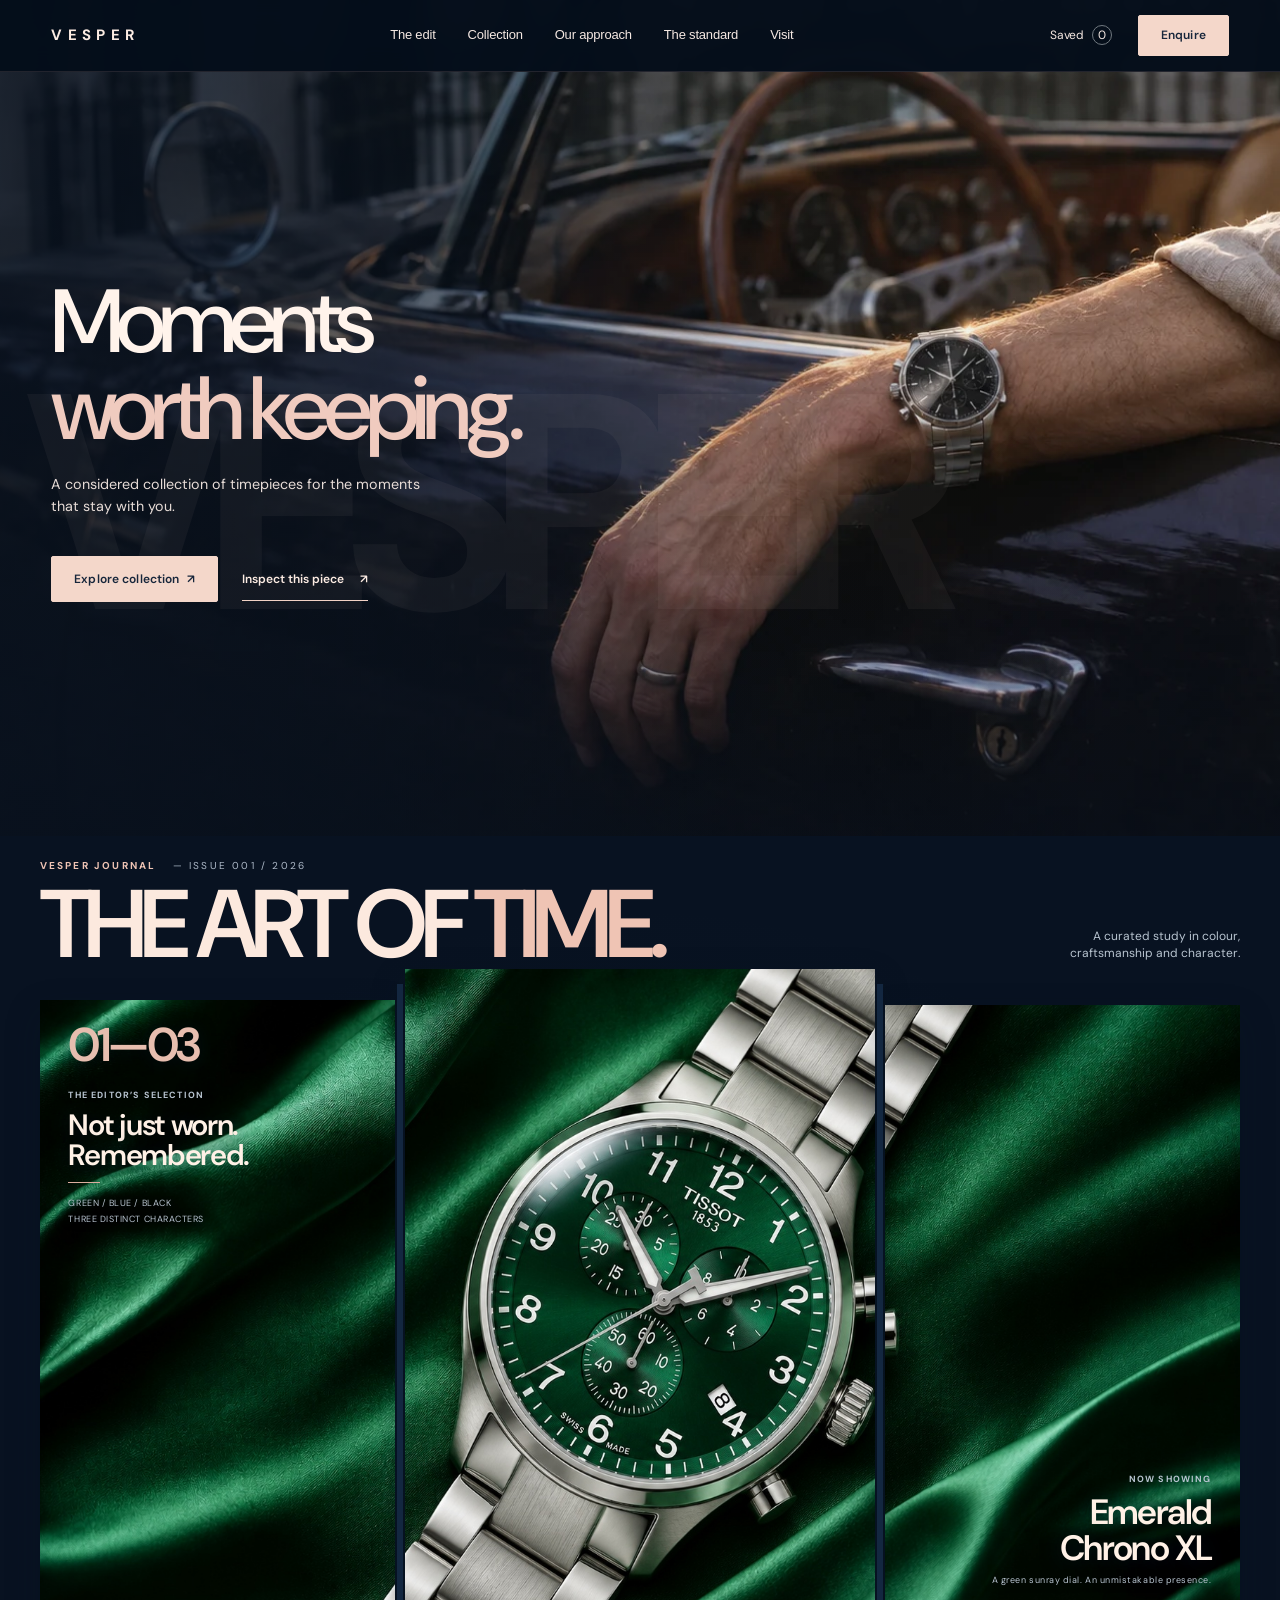
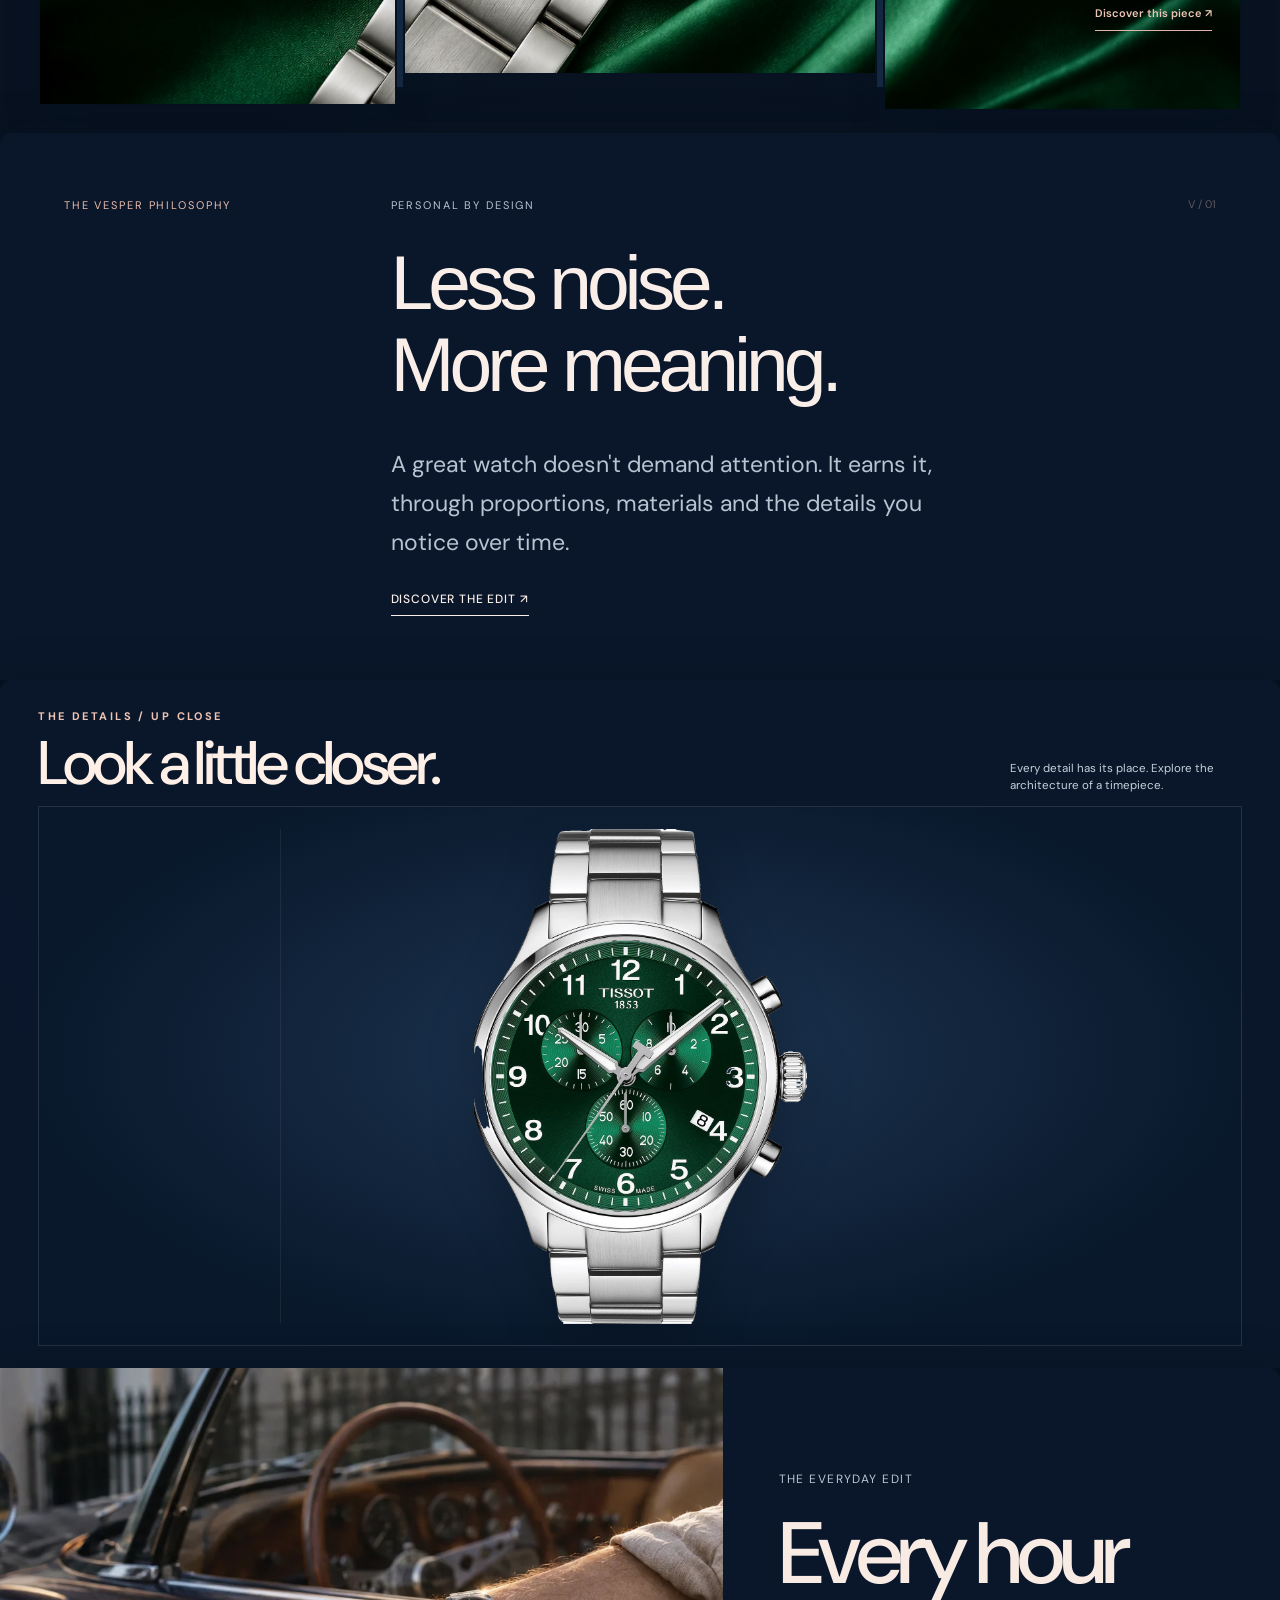
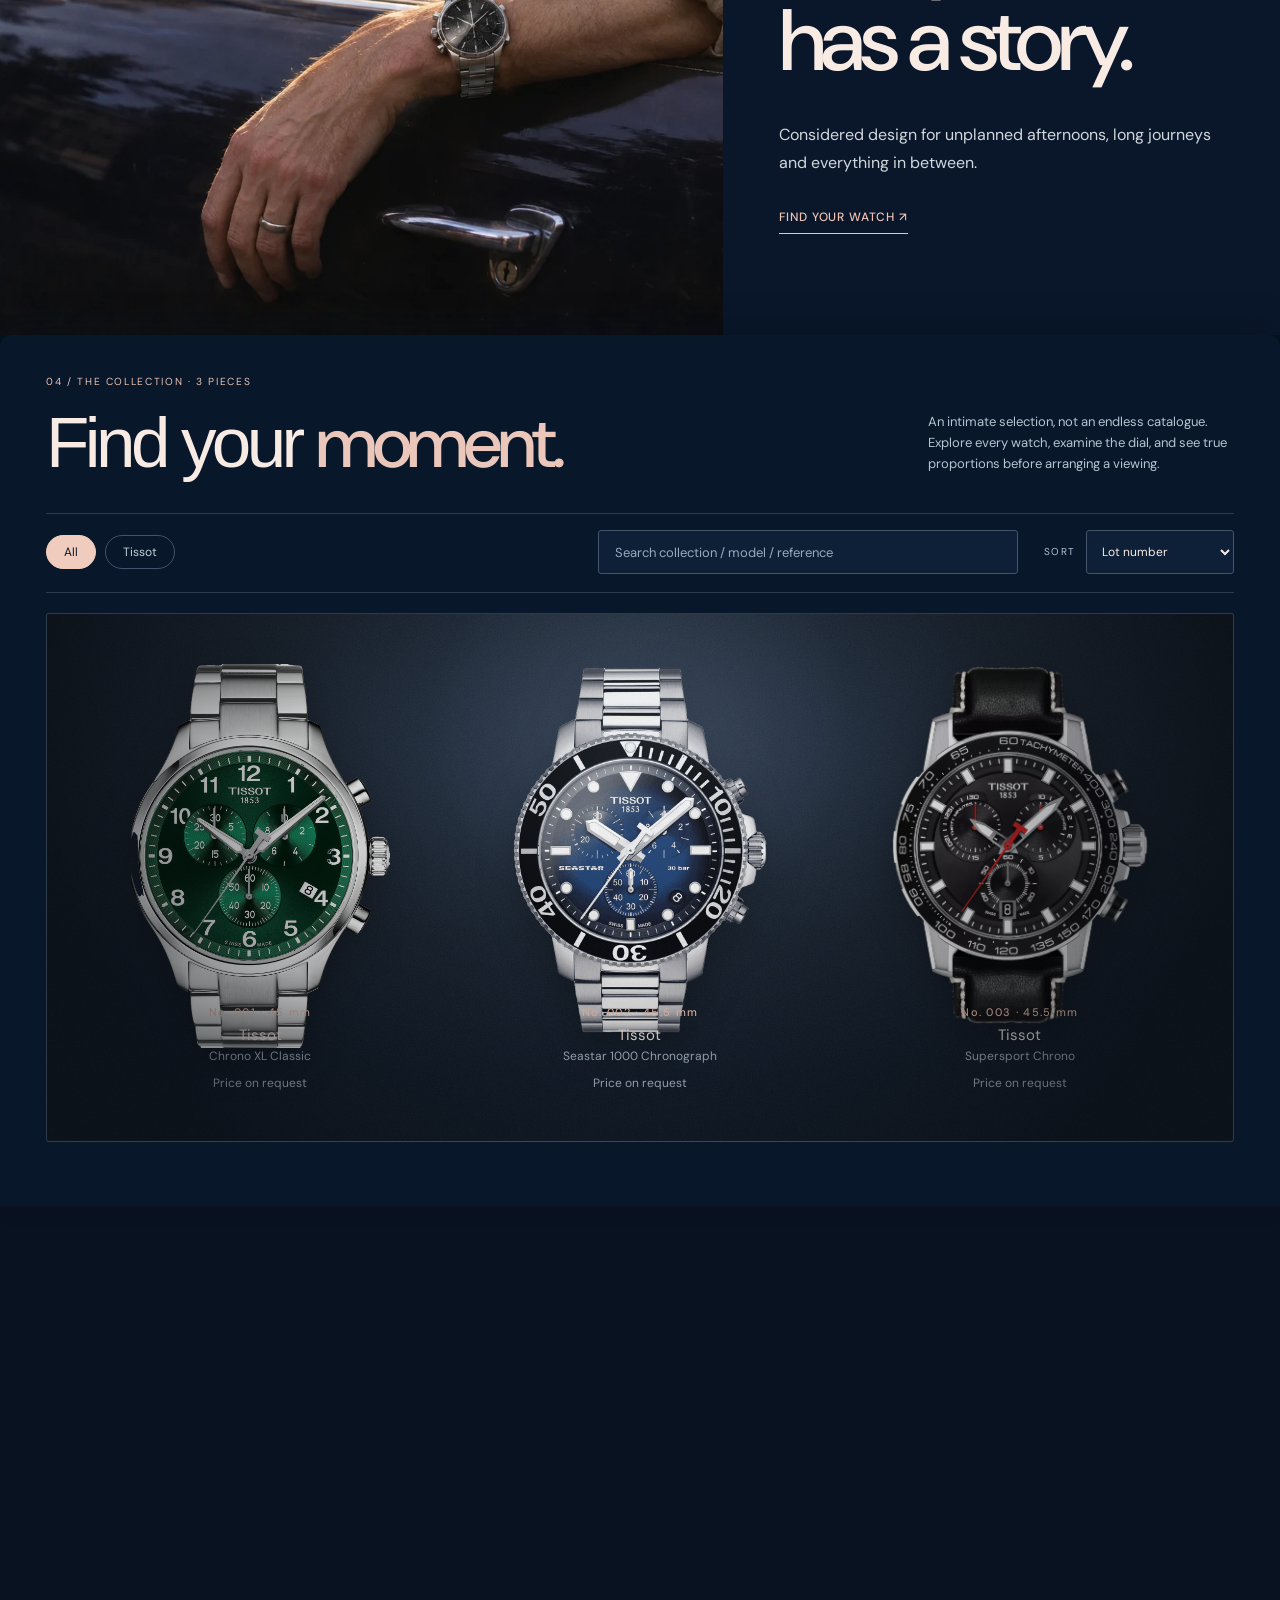
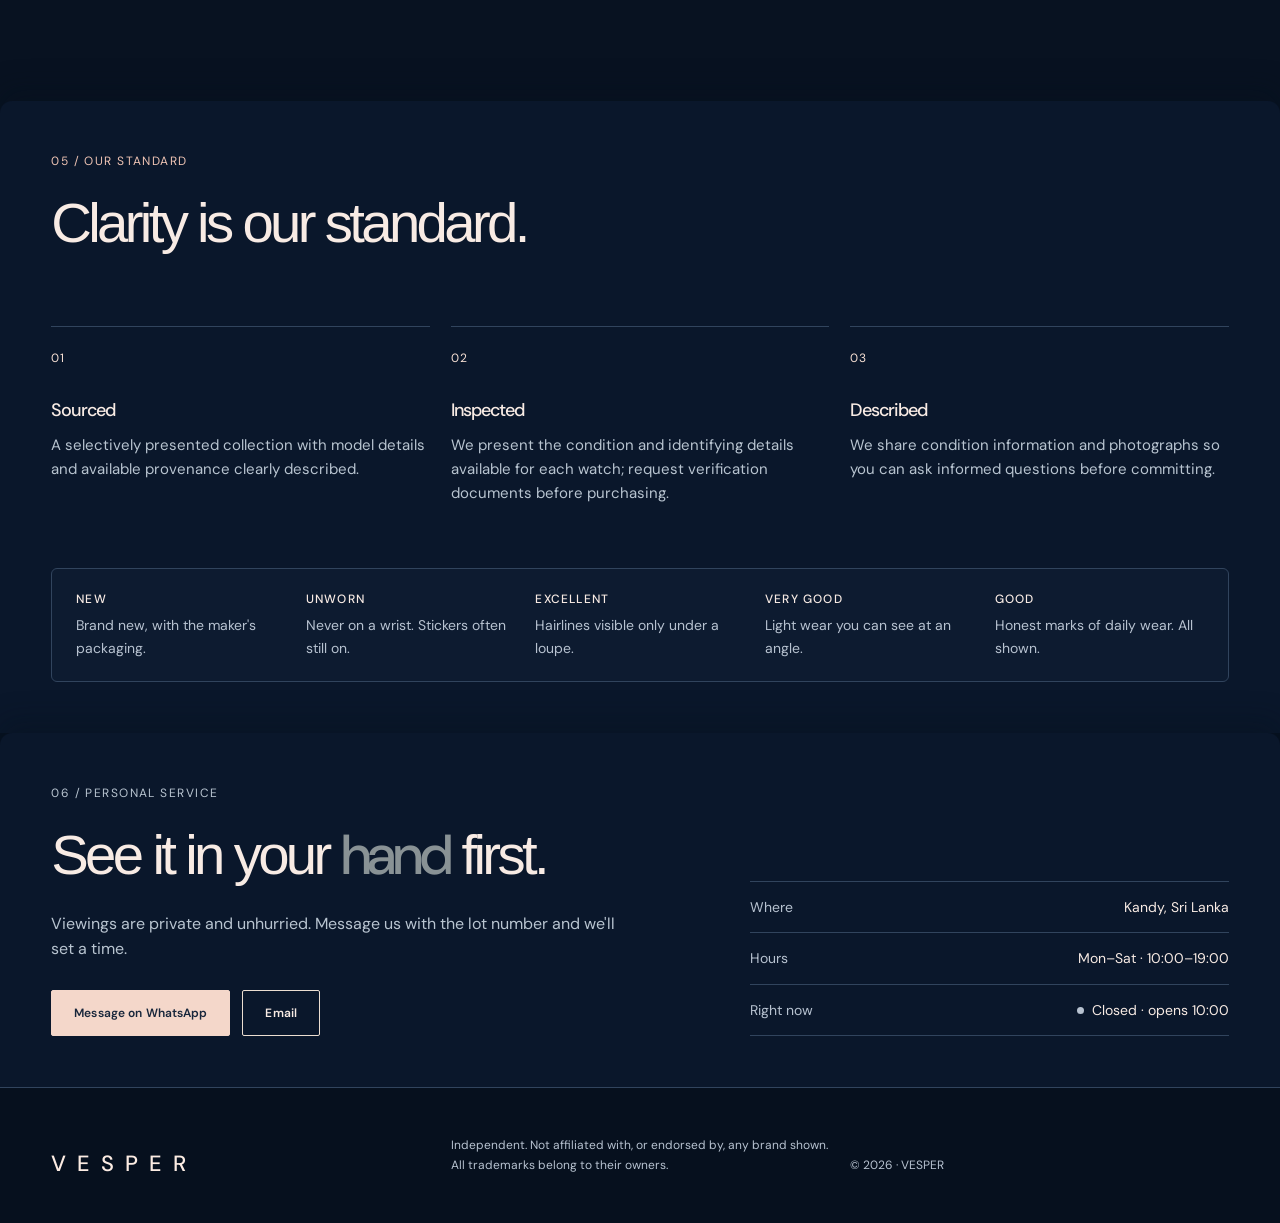
==== commit 99c29ebc: "changes" ====
--- a/vesper/index.html
+++ b/vesper/index.html
@@ -5,36 +5,44 @@
   <meta name="viewport" content="width=device-width, initial-scale=1">
   <title>Vesper — Fine watches, honestly described</title>
   <meta name="description" content="Fine watches from the great houses, each sold with its own file: condition, papers and history.">
-  <meta name="theme-color" content="#0B0E13">
+  <meta name="theme-color" content="#081221">
   <link rel="preconnect" href="https://fonts.googleapis.com">
   <link rel="preconnect" href="https://fonts.gstatic.com" crossorigin>
-  <link href="https://fonts.googleapis.com/css2?family=Manrope:wght@400;500;600;700;800&display=swap" rel="stylesheet">
+  <link href="https://fonts.googleapis.com/css2?family=DM+Sans:wght@400;500;600;700&display=swap" rel="stylesheet">
+  <script>try { if (sessionStorage.getItem('vesper:intro-seen') !== '1' && !window.matchMedia('(prefers-reduced-motion: reduce)').matches && !location.hash.startsWith('#lot-')) document.documentElement.classList.add('vesper-intro-pending'); } catch(e) { document.documentElement.classList.add('vesper-intro-pending'); }</script>
   <link rel="stylesheet" href="styles.css">
+  <link rel="stylesheet" href="magazine-v9.css">
+  <link rel="stylesheet" href="editorial-v10.css">
+  <link rel="stylesheet" href="vesper-v11.css">
+  <link rel="stylesheet" href="vesper-v13.css">
+  <link rel="stylesheet" href="intro-v14.css">
 </head>
 <body>
   <div class="scroll-progress" aria-hidden="true"></div>
-  <div class="vesper-intro" data-intro aria-label="Entering Vesper">
+  <div class="vesper-intro" data-intro aria-label="Entering Vesper" role="group">
     <div class="intro__center">
-      <svg class="intro__dial" viewBox="0 0 280 280" role="img" aria-label="A watch dial, its hand pointing to twelve">
-        <defs><linearGradient id="metal" x1="0" y1="0" x2="1" y2="1"><stop stop-color="#76818b"/><stop offset=".35" stop-color="#f0f1ef"/><stop offset=".68" stop-color="#606970"/><stop offset="1" stop-color="#c8d0d5"/></linearGradient></defs>
-        <circle cx="140" cy="140" r="125" fill="none" stroke="url(#metal)" stroke-width="2"/>
-        <circle cx="140" cy="140" r="116" fill="#121618" stroke="#383e42" stroke-width="1"/>
+      <svg class="intro__dial" viewBox="0 0 280 280" role="img" aria-label="Minimal silver watch dial with a moving hand">
+        <defs><linearGradient id="intro-metal" x1="0" y1="0" x2="1" y2="1"><stop stop-color="#596c7d"/><stop offset=".35" stop-color="#f6e3d8"/><stop offset=".68" stop-color="#7b91a4"/><stop offset="1" stop-color="#e1bdaf"/></linearGradient></defs>
+        <circle cx="140" cy="140" r="125" fill="none" stroke="url(#intro-metal)" stroke-width="2"/>
+        <circle cx="140" cy="140" r="116" fill="#0e1d33" stroke="#435268" stroke-width="1"/>
         <g data-dial-markers></g>
-        <g class="intro__minute"><path d="M140 153 L140 67" stroke="url(#metal)" stroke-width="6" stroke-linecap="round"/></g>
-        <g class="intro__hour"><path d="M140 150 L140 98" stroke="url(#metal)" stroke-width="9" stroke-linecap="round"/></g>
-        <g class="intro__second" data-second-hand><path d="M140 166 L140 48" stroke="#d8e1e5" stroke-width="2" stroke-linecap="round"/></g>
-        <circle cx="140" cy="140" r="6" fill="url(#metal)"/>
+        <g class="intro__minute"><path d="M140 153 L140 66" stroke="url(#intro-metal)" stroke-width="6" stroke-linecap="round"/></g>
+        <g class="intro__hour"><path d="M140 150 L140 96" stroke="url(#intro-metal)" stroke-width="9" stroke-linecap="round"/></g>
+        <g class="intro__second" data-second-hand><path d="M140 166 L140 47" stroke="#f7e4dc" stroke-width="2" stroke-linecap="round"/></g>
+        <circle cx="140" cy="140" r="6" fill="url(#intro-metal)"/>
       </svg>
       <p class="intro__label">VESPER <span>—</span> TIME, CONSIDERED.</p>
     </div>
     <button type="button" class="intro__skip" data-skip-intro>Skip intro ↗</button>
   </div>
   <div class="site-reveal" data-site-reveal>
+
   <a class="skip" href="#main">Skip to content</a>
 
   <header class="nav">
     <a class="wordmark silver" href="#top" data-shop-name>VESPER</a>
     <nav class="nav__links" aria-label="Primary" id="primary-nav">
+      <a href="#showcase">The edit</a>
       <a href="#tray">Collection</a>
       <a href="#story">Our approach</a>
       <a href="#method">The standard</a>
@@ -48,63 +56,106 @@
     <!-- ============ CINEMATIC SHOWROOM HERO ============ -->
     <section class="hero hero--cinema" id="top" aria-labelledby="hero-title">
       <div class="hero__cinema" aria-hidden="true">
-        <img class="hero__campaign is-active" src="photos/Moody Green Dial Chronograph Watch.png" alt="" data-hero-campaign>
+        <img class="hero__campaign is-active" src="photos/vesper-roadster-hero.webp" alt="" data-hero-campaign>
         <div class="hero__shade"></div>
         <span class="hero__ghost">VESPER</span>
       </div>
       <div class="hero__copy">
-        <h1 id="hero-title">Time,<br><span>considered.</span></h1>
-        <p class="lead">Exceptional watches. Carefully selected, honestly presented, made to be explored.</p>
+        <h1 id="hero-title">Moments<br><span>worth keeping.</span></h1>
+        <p class="lead">A considered collection of timepieces for the moments that stay with you.</p>
         <div class="hero__actions">
           <a class="btn btn--ivory" href="#tray">Explore collection <span aria-hidden="true">↗</span></a>
           <button class="hero__text-link" type="button" data-hero-open>Inspect this piece <span aria-hidden="true">↗</span></button>
         </div>
       </div>
       <div class="hero__piece">
-        <button class="hero__watch" type="button" data-hero aria-label="Inspect featured watch"></button>
+        <button class="hero__watch" type="button" data-hero aria-label="Inspect featured watch" tabindex="-1"></button>
         <p class="hero__caption mono" data-hero-caption></p>
       </div>
     </section>
 
-    <!-- ============ EDITORIAL STATEMENT ============ -->
-    <section class="manifesto reveal" id="story" aria-labelledby="story-title">
-      <div class="manifesto__label mono">01 / THE PHILOSOPHY</div>
-      <div class="manifesto__body">
-        <p class="manifesto__kicker mono">THE VESPER EDIT</p>
-        <h2 id="story-title">Considered pieces.<br>Enduring presence.</h2>
-        <p>A watch is both a personal object and an expression of design. We bring the collection closer, one considered detail at a time.</p>
-        <a class="editorial-link" href="#method">Explore our approach <span aria-hidden="true">↗</span></a>
-      </div>
+    <!-- ============ VESPER MAGAZINE / OFFSET TRIPTYCH ============ -->
+    <section class="slices-showcase" id="showcase" aria-labelledby="showcase-title">
+      <div class="magazine-heading">
+        <p class="magazine-heading__edition">VESPER JOURNAL <span>— ISSUE 001 / 2026</span></p>
+        <h2 id="showcase-title">THE ART OF <span>TIME.</span></h2>
+        <p class="magazine-heading__deck">A curated study in colour, craftsmanship and character.</p>
+      </div>
+      <div class="magazine-layout">
+        <aside class="magazine-aside" aria-label="Editorial introduction">
+          <span class="magazine-aside__issue">01—03</span>
+          <p>THE EDITOR’S SELECTION</p>
+          <strong>Not just worn.<br>Remembered.</strong>
+          <span class="magazine-aside__rule"></span>
+          <small>GREEN / BLUE / BLACK<br>THREE DISTINCT CHARACTERS</small>
+        </aside>
+        <div class="slices-composition" data-showcase-stage aria-label="Three-piece editorial collage. Hover or tap a vertical panel to select a watch">
+          <div class="slice-set is-current" data-set="0" aria-hidden="false"><img src="photos/showcase/emerald-1-left.jpg" alt="" draggable="false"><img src="photos/showcase/emerald-2-middle.jpg" alt="" draggable="false"><img src="photos/showcase/emerald-3-right.jpg" alt="" draggable="false"></div>
+          <div class="slice-set" data-set="1" aria-hidden="true"><img src="photos/showcase/ocean-1-left.jpg" alt="" draggable="false"><img src="photos/showcase/ocean-2-middle.jpg" alt="" draggable="false"><img src="photos/showcase/ocean-3-right.jpg" alt="" draggable="false"></div>
+          <div class="slice-set" data-set="2" aria-hidden="true"><img src="photos/showcase/crimson-1-left.jpg" alt="" draggable="false"><img src="photos/showcase/crimson-2-middle.jpg" alt="" draggable="false"><img src="photos/showcase/crimson-3-right.jpg" alt="" draggable="false"></div>
+          <div class="magazine-hotspots" role="group" aria-label="Choose a featured watch">
+            <button type="button" data-showcase-choice="0" aria-label="Show Emerald Chrono XL" aria-pressed="true"><span>01 / EMERALD</span></button>
+            <button type="button" data-showcase-choice="1" aria-label="Show Ocean Seastar 1000" aria-pressed="false"><span>02 / OCEAN</span></button>
+            <button type="button" data-showcase-choice="2" aria-label="Show Crimson Supersport" aria-pressed="false"><span>03 / CRIMSON</span></button>
+          </div>
+        </div>
+        <aside class="magazine-aside magazine-aside--right" aria-label="Current edition">
+          <span class="magazine-aside__vertical">CURATED TIMEPIECES</span>
+          <p>NOW SHOWING</p>
+          <strong data-magazine-name>Emerald<br>Chrono XL</strong>
+          <small data-magazine-copy>A green sunray dial. An unmistakable presence.</small>
+          <button type="button" class="magazine-aside__explore" data-showcase-explore>Discover this piece ↗</button>
+          <span class="magazine-aside__folio" data-showcase-counter>01 / 03</span>
+        </aside>
+      </div>
+      
+    </section>
+
+    <!-- ============ PHILOSOPHY ============ -->
+    <section class="manifesto stack-card reveal" id="story" aria-labelledby="story-title">
+      <div class="manifesto__label mono">THE VESPER PHILOSOPHY</div>
+      <div class="manifesto__body"><p class="manifesto__kicker mono">PERSONAL BY DESIGN</p><h2 id="story-title">Less noise.<br>More meaning.</h2><p>A great watch doesn't demand attention. It earns it, through proportions, materials and the details you notice over time.</p><a class="editorial-link" href="#tray">Discover the edit ↗</a></div>
       <div class="manifesto__number" aria-hidden="true">V / 01</div>
     </section>
 
-    <!-- ============ FEATURED EDITORIAL ============ -->
-    <section class="feature reveal" aria-labelledby="feature-title">
-      <div class="feature__photo"><img src="photos/Emerald Green Stainless Steel Chronograph (1).png" alt="Campaign concept featuring a green-dial stainless-steel chronograph" loading="lazy"></div>
-      <div class="feature__copy">
-        <p class="eyebrow mono">02 / CURRENT OBSESSION</p>
-        <h2 id="feature-title">Closer to<br>the details.</h2>
-        <p>A vivid emerald dial, reflective steel and meticulous finishing. An intimate look at the features that give a timepiece its character.</p>
-        <a class="editorial-link" href="#tray">Discover the watches <span aria-hidden="true">↗</span></a>
-        <span class="feature__watermark mono" aria-hidden="true">STEEL / DETAIL / CHARACTER</span>
-      </div>
-    </section>
-
-    <section class="detail-essay" id="details" aria-labelledby="details-title">
-      <div class="detail-essay__heading reveal"><p class="eyebrow">03 / INSIDE THE DETAIL</p><h2 id="details-title">Look a little closer.</h2><p>Six original product photographs showing the silver-dial timepiece from every angle — its face, case, bracelet, and reverse.</p></div>
-      <div class="detail-essay__stage">
-        <div class="detail-essay__photo" role="region" aria-label="Original watch photo gallery" aria-live="polite"><img src="photos/18fe6ae6-4a29-4dc0-8d65-cc1778fe42e7_T165-807-11-031-00_shadow.webp" alt="Silver-dial Tissot wristwatch, original front product image" data-detail-image loading="lazy"></div>
-        <div class="detail-essay__control"><span class="detail-essay__index" data-detail-index>01 / 06</span><h3 data-detail-heading>Face and dial</h3><p data-detail-copy>Front view of the silver dial and polished stainless-steel bracelet.</p><div class="detail-essay__nav"><button type="button" data-detail-prev aria-label="Previous detail">←</button><button type="button" data-detail-next aria-label="Next detail">→</button></div></div>
-      </div>
-      <p class="detail-essay__foot">Original supplied product views of the silver-dial Tissot. These images document a different model from the featured green Chrono XL; refer to the matching listing to confirm reference and condition.</p>
-    </section>
-    <section class="lifestyle reveal" aria-labelledby="lifestyle-title">
-      <div class="lifestyle__image"><img src="photos/Emerald Chronograph in Shadow-1.png" loading="lazy" alt="Editorial view of a stainless-steel wristwatch worn with dark clothing"></div>
-      <div class="lifestyle__text"><p class="eyebrow">THE EVERYDAY EDIT</p><h2 id="lifestyle-title">Made for<br>your moments.</h2><p>From quiet mornings to evenings worth remembering, a good watch feels at home wherever you are.</p><a class="editorial-link" href="#tray">Find yours ↗</a></div>
-    </section>
+    <!-- 2D animated exploded-view study: genuine source imagery, separated visual regions. -->
+    <section class="anatomy stack-card" id="details" data-anatomy aria-labelledby="details-title">
+      <div class="anatomy__header">
+        <div><p class="anatomy__eyebrow">THE DETAILS / UP CLOSE</p><h2 id="details-title">Look a little closer.</h2></div>
+        <p>Every detail has its place. Explore the architecture of a timepiece.</p>
+      </div>
+      <div class="anatomy__body">
+        <div class="anatomy__viewport" aria-label="Two-dimensional watch component animation">
+          <div class="anatomy__assembly" data-anatomy-assembly>
+            <img class="anatomy__layer anatomy__layer--top" src="photos/explode-upper-bracelet.webp" alt="" aria-hidden="true">
+            <img class="anatomy__layer anatomy__layer--bottom" src="photos/explode-lower-bracelet.webp" alt="" aria-hidden="true">
+            <img class="anatomy__layer anatomy__layer--case" src="photos/explode-case-crown.webp" alt="" aria-hidden="true">
+            <img class="anatomy__layer anatomy__layer--dial" src="photos/explode-dial-hands.webp" alt="" aria-hidden="true">
+            <span class="anatomy__crystal" aria-hidden="true"></span>
+          </div>
+          <span class="anatomy__marker anatomy__marker--crystal" aria-hidden="true">Crystal</span>
+          <span class="anatomy__marker anatomy__marker--dial" aria-hidden="true">Dial &amp; hands</span>
+          <span class="anatomy__marker anatomy__marker--bracelet" aria-hidden="true">Steel bracelet</span>
+        </div>
+        <div class="anatomy__toolbar">
+          <div class="anatomy__toolbar-copy"><span class="anatomy__number">VESPER / OBJECT STUDY 001</span><strong>Precision, piece by piece.</strong></div>
+          <div class="anatomy__buttons">
+            <button class="anatomy__button" type="button" data-anatomy-separate>Separate ↗</button>
+            <button class="anatomy__button anatomy__button--ghost" type="button" data-anatomy-reassemble>Reassemble ↙</button>
+            <button class="anatomy__button anatomy__button--ghost" type="button" data-anatomy-replay>Replay ↻</button>
+          </div>
+          <div class="anatomy__scrubber">
+            <label for="anatomy-range" class="anatomy__number">LAYERS — <span data-anatomy-status aria-live="polite">Assembled</span></label>
+            <input class="anatomy__range" id="anatomy-range" data-anatomy-range type="range" min="0" max="100" value="0" step="1" aria-label="Separate watch visual layers">
+          </div>
+        </div>
+      </div>
+    </section>
+
+    <section class="lifestyle stack-card reveal" aria-labelledby="lifestyle-title"><div class="lifestyle__image"><img src="photos/vesper-roadster-hero.webp" loading="lazy" alt="Stainless steel chronograph worn casually beside a midnight-blue vintage roadster"></div><div class="lifestyle__text"><p class="eyebrow">THE EVERYDAY EDIT</p><h2 id="lifestyle-title">Every hour<br>has a story.</h2><p>Considered design for unplanned afternoons, long journeys and everything in between.</p><a class="editorial-link" href="#tray">Find your watch ↗</a></div></section>
 
     <!-- ============ THE TRAY (to scale) ============ -->
-    <section class="tray-section" id="tray" aria-labelledby="tray-title">
+    <section class="tray-section stack-card" id="tray" aria-labelledby="tray-title">
       <div class="section-head grid">
         <div class="section-head__title">
           <p class="eyebrow mono">04 / THE COLLECTION · <span data-count>0</span> PIECES</p>
@@ -113,7 +164,7 @@
         <p class="section-head__text">An intimate selection, not an endless catalogue. Explore every watch, examine the dial, and see true proportions before arranging a viewing.</p>
       </div>
 
-      <div class="filters grid" role="toolbar" aria-label="Filter and sort">
+      <div class="filters collection-toolbar" role="toolbar" aria-label="Filter and sort">
         <div class="chips" data-brands></div>
         <label class="search-watch"><span class="sr-only">Search watches</span><input data-search type="search" placeholder="Search collection / model / reference" autocomplete="off"></label>
         <label class="sort mono">
@@ -133,14 +184,14 @@
       </div>
     </section>
 
-    <section class="interlude reveal" aria-label="Vesper brand statement">
+    <section class="interlude stack-card reveal" aria-label="Vesper brand statement">
       <p class="eyebrow mono">AN OBJECT. A STORY. A LIFETIME.</p>
       <p>The details make<br>the difference.</p>
       <a href="#visit" class="editorial-link">Arrange a private viewing <span aria-hidden="true">↗</span></a>
     </section>
 
     <!-- ============ METHOD ============ -->
-    <section class="method grid" id="method" aria-labelledby="method-title">
+    <section class="method stack-card grid" id="method" aria-labelledby="method-title">
       <div class="method__head">
         <p class="eyebrow mono">05 / OUR STANDARD</p>
         <h2 id="method-title">Clarity is our standard.</h2>
@@ -172,7 +223,7 @@
     </section>
 
     <!-- ============ ARCHIVE ============ -->
-    <section class="archive grid" id="archive" aria-labelledby="archive-title">
+    <section class="archive stack-card grid" id="archive" aria-labelledby="archive-title">
       <div class="archive__head">
         <p class="eyebrow mono">Archive</p>
         <h2 id="archive-title">Found new <em>homes.</em></h2>
@@ -181,7 +232,7 @@
     </section>
 
     <!-- ============ VISIT ============ -->
-    <section class="visit grid" id="visit" aria-labelledby="visit-title">
+    <section class="visit stack-card grid" id="visit" aria-labelledby="visit-title">
       <div class="visit__head">
         <p class="eyebrow mono">06 / PERSONAL SERVICE</p>
         <h2 id="visit-title">See it in your <em>hand</em> first.</h2>
@@ -205,7 +256,7 @@
     <p class="footer__note mono">© <span data-year>2026</span> · <span data-shop-name>VESPER</span></p>
   </footer>
 
-  </div><!-- /site-reveal -->
+
   <dialog class="shortlist" data-shortlist aria-labelledby="shortlist-title">
     <div class="shortlist__head"><div><p class="eyebrow mono">YOUR PRIVATE EDIT</p><h2 id="shortlist-title">Saved <em>pieces.</em></h2></div><button class="file__close mono" type="button" data-close-shortlist>Close</button></div>
     <div class="shortlist__list" data-shortlist-list></div>
@@ -271,9 +322,14 @@
     </div>
   </dialog>
 
+  </div><!-- /site-reveal -->
+
   <script src="stock.js"></script>
   <script src="script.js"></script>
   <script src="experience.js"></script>
+
+  <script src="showcase-v9.js"></script>
+  <script src="anatomy.js"></script>
   <script src="showroom.js"></script>
 </body>
 </html>
--- a/vesper/styles.css
+++ b/vesper/styles.css
@@ -1160,3 +1160,194 @@
   .detail-essay__photo img{padding:18px}
 }
 @media(prefers-reduced-motion:reduce){.intro__second{transition:none!important}}
+
+/* New editorial redesign overrides */
+/* VESPER — PEACH / DEEP NAVY editorial redesign */
+:root{
+  --base:#14243B;--bg:#14243B;--surface:#1D3048;--raised:#273D57;
+  --line:#496078;--text:#FCF0E9;--muted:#BAC7D3;--steel:#DDAEA4;--steel-hi:#FFE6DB;
+  --sans:'DM Sans',Arial,sans-serif;--serif:'DM Sans',Arial,sans-serif;--mono:'DM Sans',Arial,sans-serif;
+  color-scheme:dark;
+}
+html,body,button,input,select,textarea,h1,h2,h3,h4,h5,h6,em,.mono,.label,.eyebrow,.nav,.btn,.file,.truesize{font-family:'DM Sans',Arial,sans-serif!important}
+h1,h2,h3,h4,em{font-style:normal!important;letter-spacing:-.058em!important}
+body{background:#14243B;color:#FCECE3}
+.nav{background:rgba(20,36,59,.74);backdrop-filter:blur(18px);border-bottom:1px solid #f5dad21c}
+.nav__links a,.nav__shortlist{color:#F6E9E3}
+.nav__cta,.btn--ivory,.btn--steel{background:#F4D7CA!important;color:#17263B!important;border:1px solid #F4D7CA!important;background-image:none!important;border-radius:2px!important;box-shadow:none!important}
+.nav__cta:hover,.btn--ivory:hover,.btn--steel:hover{background:#fff0e7!important;color:#14243B!important}
+.btn--line{background:transparent!important;border-color:#ecded1!important;color:inherit!important}
+.wordmark.silver{color:#FCECE3!important}
+.hero--cinema{background:#0D1A2A;min-height:100svh}
+.hero__campaign{object-position:center center}
+.hero__shade{background:linear-gradient(90deg,rgba(8,19,34,.76) 0%,rgba(10,21,38,.62) 30%,rgba(16,29,50,.13) 62%,transparent 100%),linear-gradient(0deg,rgba(8,18,35,.45),transparent 32%)}
+.hero__ghost{color:#F4DACF;opacity:.075;top:42%;font-size:clamp(140px,24vw,400px)}
+.hero--cinema .hero__copy{padding-top:clamp(185px,25vh,300px);padding-bottom:clamp(125px,18vh,210px);width:min(61%,870px)}
+.hero--cinema .hero__copy h1{font-size:clamp(60px,7vw,114px);font-weight:500;line-height:1.025;letter-spacing:-.075em!important;color:#fff3eb}
+.hero__copy h1 span{color:#F0CBBF}
+.hero--cinema .lead{color:#E7DCD7;font-size:clamp(14px,1.18vw,17px)}
+.hero__text-link{color:#FCECE3;border-color:#F2D2C5}
+.hero__piece{display:none!important}
+.hero__showroom,.hero__overline,.hero__scroll-indicator{display:none!important}
+.hero__actions{align-items:center}
+.manifesto{background:#F6DED1;color:#14243B}
+.manifesto .editorial-link,.manifesto h2,.manifesto__body p{color:#14243B}
+.manifesto__label,.manifesto__kicker{color:#52617A!important}
+.manifesto h2{font-size:clamp(60px,7.5vw,120px)!important}
+.slices-showcase{--active-watch-tint:#315d4c;position:relative;padding:clamp(78px,10vw,145px) var(--gutter) clamp(75px,8vw,120px);background:linear-gradient(145deg,#172944,#102038 75%);color:#FBE7DB;overflow:hidden}
+.slices-showcase:before{content:'';position:absolute;inset:0;background:radial-gradient(ellipse at 50% 60%,var(--active-watch-tint),transparent 63%);opacity:.2;pointer-events:none;transition:background 1s}
+.slices-showcase__top,.slices-showcase__bottom,.slices-composition{position:relative;z-index:2}
+.slices-showcase__top{display:flex;align-items:end;justify-content:space-between;gap:32px;margin-bottom:42px}
+.slices-kicker{font-size:11px;letter-spacing:.2em;color:#E6BAA9;margin:0 0 20px}
+.slices-showcase h2{font-size:clamp(52px,6.5vw,105px);font-weight:500;line-height:1.05;margin:0;color:#FFE7DC}
+.slices-showcase h2 span{color:#D9ACAC}
+.slices-showcase__top>p{font-size:16px;line-height:1.8;color:#B7C9D6;max-width:31ch;margin:0 0 8px}
+.slices-composition{position:relative;width:100%;aspect-ratio:1672/941;min-height:0;isolation:isolate}
+.slice-set{position:absolute;inset:0;display:grid;grid-template-columns:30% 40% 30%;gap:0;opacity:0;visibility:hidden;transition:opacity .72s ease,visibility .72s}
+.slice-set.is-current{opacity:1;visibility:visible;z-index:2}
+.slice-set img{height:100%;width:100%;display:block;min-width:0;object-fit:fill;box-sizing:border-box;transition:transform .88s cubic-bezier(.25,.75,.3,1);filter:drop-shadow(0 16px 24px #06102050)}
+.slice-set img:nth-child(1){padding-right:5px}
+.slice-set img:nth-child(2){padding-inline:5px}
+.slice-set img:nth-child(3){padding-left:5px}
+.slice-set:not(.is-current) img:nth-child(1){transform:translateY(13px)}
+.slice-set:not(.is-current) img:nth-child(2){transform:translateY(-16px)}
+.slice-set:not(.is-current) img:nth-child(3){transform:translateY(13px)}
+.slices-showcase__bottom{padding-top:28px}
+.showcase-choices{display:grid;grid-template-columns:repeat(3,1fr);border-top:1px solid #e1c3b953}
+.showcase-choice{min-width:0;display:grid;grid-template-columns:auto 1fr;column-gap:14px;text-align:left;padding:22px 16px 20px 0;border:0;border-bottom:1px solid #dfc6c15c;background:none;color:#bec9d3;cursor:pointer;position:relative}
+.showcase-choice:not(:first-child){padding-left:20px}
+.showcase-choice span{font-size:10px;color:#d0a99c;grid-row:span 2}
+.showcase-choice strong{font-size:clamp(15px,1.45vw,20px);font-weight:500;color:inherit}
+.showcase-choice small{font-size:11px;color:#9fafc0;grid-column:2;margin-top:3px}
+.showcase-choice.is-current,.showcase-choice:hover,.showcase-choice:focus-visible{color:#fff3e9}
+.showcase-choice.is-current:after{content:'';position:absolute;bottom:-1px;left:0;right:0;height:2px;background:#F1C7B7}
+.showcase-footer{display:flex;gap:20px;align-items:center;justify-content:flex-end;padding-top:23px}
+.showcase-count{font-size:11px;letter-spacing:.1em;color:#DFBDB2}
+.showcase-meter{height:2px;background:#d9c5bb40;width:100px;overflow:hidden}.showcase-meter>div{height:100%;background:#F2CFC2;transform:scaleX(0);transform-origin:left;will-change:transform}
+.showcase-pause,.showcase-explore{background:transparent;border:0;color:#F6E1D6;font:500 12px 'DM Sans',sans-serif;cursor:pointer;padding:9px 0}
+.showcase-explore{margin-left:auto;border-bottom:1px solid #F1CCBD}
+.showcase-pause:hover,.showcase-explore:hover{color:white}
+.detail-essay{background:#F6DED1;color:#14243B;padding:clamp(84px,10vw,152px) var(--gutter)}
+.detail-essay__heading{display:flex;align-items:end;justify-content:space-between;gap:36px;margin-bottom:42px}
+.detail-essay__heading .eyebrow{color:#5B697B;margin:0;align-self:start;max-width:120px}
+.detail-essay__heading h2{font-size:clamp(48px,7vw,108px);font-weight:500;line-height:.98;margin:0;max-width:10ch}
+.detail-essay__heading h2 span{color:#A37D76}
+.detail-essay__heading p:last-child{max-width:32ch;color:#475568;font-size:15px;line-height:1.75;margin:0}
+.detail-split-layout{display:grid;grid-template-columns:minmax(0,1.7fr) minmax(270px,.72fr);background:#172840;color:#FCE8DC;overflow:hidden}
+.detail-split-frame{position:relative;min-width:0;align-self:stretch;background:#0F2534}
+.detail-split-panels{height:100%;display:grid;grid-template-columns:30% 40% 30%;transition:opacity .22s ease,transform .32s ease;overflow:hidden}
+.detail-split-panels.is-switching{opacity:.25;transform:scale(1.018)}
+.detail-split-panels img{height:100%;width:100%;min-width:0;object-fit:fill;display:block}
+.detail-split-panels img:first-child{padding-right:3px}.detail-split-panels img:nth-child(2){padding-inline:3px}.detail-split-panels img:last-child{padding-left:3px}
+.detail-split-stamp{position:absolute;bottom:19px;left:22px;background:#132b4180;padding:8px 10px;font-size:9px;letter-spacing:.18em;color:#f8e5d5}
+.detail-split-copy{padding:clamp(25px,4vw,72px);display:flex;flex-direction:column;justify-content:center;align-items:flex-start;min-height:420px}
+.detail-split-number,.detail-split-eyebrow{font-size:11px;letter-spacing:.2em;color:#E1BFB0}
+.detail-split-eyebrow{margin-top:50px}
+.detail-split-copy h3{font-size:clamp(36px,3.5vw,65px);line-height:1.04;letter-spacing:-.07em;margin:17px 0 21px}
+.detail-split-copy p{line-height:1.8;color:#C1CCD7;font-size:14px}
+.detail-split-nav{display:flex;gap:10px;margin-top:30px}
+.detail-split-nav button{width:45px;height:45px;border:1px solid #d0bfbc88;background:none;color:#fff1e9;font-size:20px;cursor:pointer}
+.detail-split-nav button:hover{background:#F1D6CA;color:#14243B}
+.detail-split-explore{font:500 12px 'DM Sans',sans-serif;background:none;color:#F9E3D6;border:0;border-bottom:1px solid #f9e3d6;cursor:pointer;padding:9px 0;margin-top:40px}
+.detail-essay__foot{color:#6B6670!important;font-size:11px!important;margin-top:18px}
+.lifestyle{background:#F3D9CA;color:#15243B}
+.lifestyle__text p:not(.eyebrow){color:#526077}
+.lifestyle__image img{object-position:69% center}
+.tray-section,.archive,.method{background:#14243B;color:#FBEAE3}
+.interlude{background:#F0D6C7;color:#15243B}
+.interlude .editorial-link{color:#15243B}
+.visit{background:#192E49;color:#FCECE2}
+.footer{background:#102035;color:#FCECE2}
+.file,.shortlist,.truesize{background:#182B44!important;color:#F9E9DD!important}
+@media(max-width:900px){
+ .slices-showcase__top{display:block}.slices-showcase__top>p{margin-top:24px}
+ .detail-essay__heading{display:block}.detail-essay__heading .eyebrow{margin-bottom:22px}.detail-essay__heading p:last-child{margin-top:20px;max-width:55ch}
+ .detail-split-layout{grid-template-columns:1fr}.detail-split-frame{aspect-ratio:1672/941}.detail-split-copy{min-height:0;padding:32px}.detail-split-eyebrow{margin-top:22px}
+}
+@media(max-width:700px){
+ .hero__campaign{top:0;left:0;width:100%;height:100%;object-position:69% center}
+ .hero__shade{background:linear-gradient(0deg,#0F1D34 0%,rgba(15,29,52,.92) 24%,rgba(15,29,52,.16) 73%),linear-gradient(90deg,#13263a75,transparent)}
+ .hero--cinema .hero__copy{justify-content:flex-end;padding:120px var(--gutter) 72px;min-height:100svh;width:100%}
+ .hero--cinema .hero__copy h1{font-size:clamp(53px,11vw,75px);max-width:440px}
+ .hero__ghost{left:-12%;top:30%;font-size:43vw}
+ .slices-showcase{padding-block:75px}.slices-showcase__top{margin-bottom:24px}
+ .slices-composition{aspect-ratio:1672/941}.slice-set img:nth-child(1){padding-right:2px}.slice-set img:nth-child(2){padding-inline:2px}.slice-set img:nth-child(3){padding-left:2px}
+ .showcase-choice{grid-template-columns:1fr;gap:4px;padding:16px 8px!important}.showcase-choice span{grid-row:auto}.showcase-choice small{grid-column:1;font-size:10px}.showcase-choice strong{font-size:15px}
+ .showcase-footer{gap:13px;flex-wrap:wrap}.showcase-explore{margin-left:auto}
+ .detail-essay{padding-block:75px}.detail-split-copy h3{font-size:49px}
+ .lifestyle__image{height:47svh}.lifestyle__text{padding:70px var(--gutter)}
+}
+@media(prefers-reduced-motion:reduce){.slice-set,.slice-set img,.detail-split-panels{transition:none!important}}
+/* Pixel-continuous triptych: seams are overlays, never panel padding or independent cropping. */
+.slice-set img,.detail-split-panels img{padding:0!important;object-fit:fill!important}
+.slices-composition:after,.detail-split-frame:after{content:'';position:absolute;inset:0;pointer-events:none;z-index:4;background:linear-gradient(to right,transparent calc(30% - 3px),#132740 calc(30% - 3px),#132740 calc(30% + 3px),transparent calc(30% + 3px),transparent calc(70% - 3px),#132740 calc(70% - 3px),#132740 calc(70% + 3px),transparent calc(70% + 3px))}
+.detail-split-frame:after{background:linear-gradient(to right,transparent calc(30% - 2px),#F6DED1 calc(30% - 2px),#F6DED1 calc(30% + 2px),transparent calc(30% + 2px),transparent calc(70% - 2px),#F6DED1 calc(70% - 2px),#F6DED1 calc(70% + 2px),transparent calc(70% + 2px))}
+@media(max-width:700px){.slices-composition:after{background:linear-gradient(to right,transparent calc(30% - 1.5px),#132740 calc(30% - 1.5px),#132740 calc(30% + 1.5px),transparent calc(30% + 1.5px),transparent calc(70% - 1.5px),#132740 calc(70% - 1.5px),#132740 calc(70% + 1.5px),transparent calc(70% + 1.5px))}}
+
+/* Restored interactive 2D component separation */
+.anatomy{background:#101417;color:#eceeeb;padding:clamp(72px,9vw,138px) max(4vw,24px);overflow:hidden;position:relative}
+.anatomy::before{content:'VESPER';position:absolute;font:800 clamp(110px,22vw,420px)/1 'DM Sans',Arial,sans-serif;letter-spacing:-.09em;color:rgba(255,255,255,.022);left:-2vw;top:15%;pointer-events:none}
+.anatomy__header{max-width:1280px;margin:0 auto 36px;display:flex;gap:30px;justify-content:space-between;align-items:end;position:relative;z-index:1}
+.anatomy__eyebrow{font-size:11px;letter-spacing:.22em;font-weight:700;color:#92a9a5;text-transform:uppercase;margin:0 0 20px}
+.anatomy__header h2{font-size:clamp(36px,5.5vw,85px);line-height:1.02;font-weight:500;letter-spacing:-.065em;margin:0}
+.anatomy__header p:not(.anatomy__eyebrow){color:#a8b1b5;max-width:365px;line-height:1.75;margin:0;font-size:14px}
+.anatomy__body{max-width:1350px;margin:auto;display:grid;grid-template-columns:minmax(0,1fr) minmax(270px,340px);align-items:center;gap:clamp(20px,4vw,70px);position:relative;z-index:1}
+.anatomy__viewport{height:min(73vw,670px);min-height:480px;position:relative;isolation:isolate;display:flex;align-items:center;justify-content:center;background:radial-gradient(ellipse at 48% 48%,#20292b 0%,#111718 47%,transparent 75%);border:1px solid rgba(255,255,255,.065);overflow:hidden}
+.anatomy__viewport::before,.anatomy__viewport::after{content:'';position:absolute;top:22px;bottom:22px;width:1px;background:rgba(255,255,255,.045)}
+.anatomy__viewport::before{left:50%}.anatomy__viewport::after{left:20%}
+.anatomy__assembly{position:relative;height:min(96%,650px);aspect-ratio:1016 / 1500;max-width:90%;--spread:0;filter:drop-shadow(0 16px 24px rgba(0,0,0,.23))}
+.anatomy__layer{position:absolute;inset:0;width:100%;height:100%;object-fit:fill;pointer-events:none;transition:transform 1150ms cubic-bezier(.22,1,.36,1),filter 1150ms ease,opacity 550ms ease;will-change:transform}
+.anatomy__layer--case{z-index:2;transform:translate(calc(var(--spread) * 11%),calc(var(--spread) * -1%))}
+.anatomy__layer--dial{z-index:3;transform:translate(calc(var(--spread) * -30%),calc(var(--spread) * -3%))}
+.anatomy__layer--top{z-index:1;transform:translate(calc(var(--spread) * 8%),calc(var(--spread) * -23%))}
+.anatomy__layer--bottom{z-index:1;transform:translate(calc(var(--spread) * 8%),calc(var(--spread) * 22%))}
+.anatomy__crystal{position:absolute;z-index:4;left:7.5%;top:22.5%;width:78%;aspect-ratio:1;border-radius:50%;border:2px solid rgba(226,241,239,.65);box-shadow:inset -8px 7px 15px rgba(169,200,202,.12),inset 3px -3px 12px rgba(255,255,255,.18),0 1px 8px rgba(230,245,250,.12);background:linear-gradient(135deg,rgba(232,251,250,.11),transparent 44%,rgba(231,247,250,.04));opacity:calc(var(--spread) * .95);transform:translate(calc(var(--spread) * 42%),calc(var(--spread) * -8%));transition:transform 1150ms cubic-bezier(.22,1,.36,1),opacity 700ms ease;pointer-events:none}
+.anatomy__marker{position:absolute;z-index:10;color:#b7c6c7;font:600 10px/1.3 'DM Sans',Arial,sans-serif;letter-spacing:.13em;text-transform:uppercase;opacity:var(--spread);transition:opacity .45s ease;pointer-events:none;white-space:nowrap}
+.anatomy__marker--crystal{left:84%;top:35%}.anatomy__marker--dial{left:2%;top:46%}.anatomy__marker--bracelet{right:2%;bottom:11%}
+.anatomy__panel{border-top:1px solid #3a4447;padding-top:24px}
+.anatomy__number{font-size:11px;letter-spacing:.18em;color:#96a4a8}
+.anatomy__panel h3{font-size:clamp(22px,2.4vw,36px);font-weight:500;letter-spacing:-.045em;margin:24px 0 12px}
+.anatomy__panel p{font-size:14px;line-height:1.75;color:#aeb7b9;margin-bottom:28px}
+.anatomy__buttons{display:flex;flex-wrap:wrap;gap:10px;margin:0 0 30px}
+.anatomy__button{background:#ebece8;border:1px solid #ebece8;border-radius:2px;padding:13px 17px;color:#13191c;font:600 12px 'DM Sans',Arial,sans-serif;cursor:pointer;transition:background .2s,border-color .2s,color .2s}
+.anatomy__button--ghost{background:transparent;color:#edf0ef;border-color:#647074}
+.anatomy__button:hover{background:#cbd2d1;color:#111719;border-color:#cbd2d1}
+.anatomy__button:focus-visible,.anatomy__range:focus-visible{outline:2px solid #a7dad6;outline-offset:4px}
+.anatomy__range{display:block;width:100%;accent-color:#dce8e7;cursor:pointer;margin:15px 0}
+.anatomy__range-labels{display:flex;justify-content:space-between;gap:10px;font-size:10px;font-weight:700;letter-spacing:.11em;color:#919fa3;text-transform:uppercase}
+.anatomy__disclaimer{font-size:11px!important;color:#839398!important;margin-top:28px!important}
+.anatomy__assembly.is-scrubbing .anatomy__layer,.anatomy__assembly.is-scrubbing .anatomy__crystal{transition:none}
+@media(max-width:900px){.anatomy__header{display:block}.anatomy__header p:not(.anatomy__eyebrow){margin-top:24px}.anatomy__body{grid-template-columns:1fr}.anatomy__viewport{height:540px;min-height:0}.anatomy__panel{max-width:650px}}
+@media(max-width:520px){.anatomy{padding:65px 17px}.anatomy__viewport{height:440px}.anatomy__assembly{height:425px}.anatomy__marker{font-size:8px}.anatomy__marker--crystal{left:79%}.anatomy__panel{padding-top:24px}}
+
+
+/* V8 editorial staggered triptych: slices keep native widths and are vertically stepped. */
+.slices-composition { overflow:visible; cursor:pointer; }
+.slices-composition:focus-visible{outline:2px solid #F4D7CA;outline-offset:7px}
+.slice-set{ top:4.5%; bottom:4.5%; overflow:visible; }
+.slice-set img{height:100%; object-fit:fill; padding:0!important; transform:translateY(var(--slice-offset,0px))!important; transition:transform .8s cubic-bezier(.2,.7,.3,1),filter .7s ease; box-shadow:0 14px 32px #0713224a; }
+.slice-set img:nth-child(1){--slice-offset:27px; margin-right:5px; width:calc(100% - 5px)}
+.slice-set img:nth-child(2){--slice-offset:-20px; margin-inline:5px; width:calc(100% - 10px)}
+.slice-set img:nth-child(3){--slice-offset:37px; margin-left:5px; width:calc(100% - 5px)}
+.slice-set:not(.is-current) img:nth-child(1){transform:translateY(46px)!important}
+.slice-set:not(.is-current) img:nth-child(2){transform:translateY(-42px)!important}
+.slice-set:not(.is-current) img:nth-child(3){transform:translateY(56px)!important}
+/* No intro screen and no circular loading mask. */
+.vesper-intro{display:none!important}
+.site-reveal{clip-path:none!important}
+/* Restored real component animation with current peach/navy visual identity. */
+.anatomy{background:#F6DED1;color:#14243B}
+.anatomy::before{color:#14243B0d}
+.anatomy__eyebrow,.anatomy__number{color:#765D66}
+.anatomy__header p:not(.anatomy__eyebrow){color:#526077}
+.anatomy__viewport{background:radial-gradient(ellipse at 48% 50%,#344b69,#172a46 64%,#112239);border-color:#14243B38}
+.anatomy__viewport::before,.anatomy__viewport::after{background:#F4D7CA22}
+.anatomy__panel{border-color:#14243B45}
+.anatomy__panel p{color:#526077}
+.anatomy__panel h3{color:#14243B}
+.anatomy__button{background:#14243B;border-color:#14243B;color:#FFE7DC}
+.anatomy__button--ghost{background:transparent;color:#14243B;border-color:#14243B88}
+.anatomy__button:hover{background:#38516F;color:#fff;border-color:#38516F}
+.anatomy__range{accent-color:#14243B}
+.anatomy__range-labels,.anatomy__disclaimer{color:#53627A!important}
+@media(max-width:700px){.slice-set img:nth-child(1){--slice-offset:12px;margin-right:2px;width:calc(100% - 2px)}.slice-set img:nth-child(2){--slice-offset:-10px;margin-inline:2px;width:calc(100% - 4px)}.slice-set img:nth-child(3){--slice-offset:16px;margin-left:2px;width:calc(100% - 2px)}}
--- a/vesper/magazine-v9.css
+++ b/vesper/magazine-v9.css
@@ -0,0 +1,84 @@
+/* VESPER V9 / editorial cover and stacked-scrolling chapter treatment */
+:root { --vesper-peach:#f6ded1; --vesper-navy:#14243b; }
+html {scroll-padding-top:75px}
+.slices-showcase {
+  padding:clamp(25px,3vw,48px) clamp(17px,3.2vw,52px) clamp(20px,2.2vw,38px)!important;
+  background:#15243b; overflow:visible; isolation:isolate;
+}
+.slices-showcase:before {opacity:.10!important;pointer-events:none}
+.magazine-heading {position:relative;z-index:3;display:grid;grid-template-columns:1fr auto;align-items:end;gap:8px 30px;margin-bottom:clamp(12px,1.65vw,25px)}
+.magazine-heading__edition {font-size:10px;letter-spacing:.22em;color:#f0bda8;font-weight:700;margin:0!important;grid-column:1/-1}
+.magazine-heading__edition span{color:#aebac9;margin-left:12px;font-weight:400}
+.slices-showcase .magazine-heading h2 {margin:0!important;font-size:clamp(45px,7vw,116px)!important;line-height:.88!important;letter-spacing:-.075em!important;font-weight:600;color:#fce9de}
+.slices-showcase .magazine-heading h2 span {color:#deb4a5}
+.magazine-heading__deck {max-width:25ch;text-align:right;margin:0 0 6px;color:#c8c2c5;font-size:clamp(12px,1vw,15px);line-height:1.5}
+.magazine-layout {display:grid;grid-template-columns:minmax(115px,.18fr) minmax(0,1fr) minmax(150px,.22fr);align-items:stretch;gap:clamp(10px,1.4vw,24px);position:relative;z-index:3}
+.magazine-aside {display:flex;flex-direction:column;align-items:flex-start;justify-content:center;min-width:0;padding:12px 0;color:#f9e7db}
+.magazine-aside__issue {display:block;font-size:clamp(35px,4vw,65px);font-weight:600;letter-spacing:-.075em;line-height:1.1;color:#e7beaf;margin-bottom:auto}
+.magazine-aside p {font-size:9px;letter-spacing:.13em;font-weight:700;color:#e1bcaf;margin:0 0 12px}
+.magazine-aside strong {font-size:clamp(18px,2.05vw,37px);line-height:1.03;letter-spacing:-.045em;font-weight:550}
+.magazine-aside small {font-size:9px;line-height:1.8;letter-spacing:.06em;color:#a9b7c9}
+.magazine-aside__rule{width:46px;height:1px;background:#dcad9f;display:block;margin:19px 0}
+.magazine-aside--right {padding-left:clamp(6px,.5vw,10px);justify-content:flex-end}
+.magazine-aside__vertical{writing-mode:vertical-rl;align-self:flex-end;font-size:9px;letter-spacing:.24em;color:#deb4a5;margin-bottom:auto}
+.magazine-aside--right strong{font-size:clamp(19px,2.25vw,42px);margin-bottom:18px;transition:opacity .3s, transform .3s}
+.magazine-aside--right strong.is-changing,.magazine-aside--right small.is-changing{opacity:0;transform:translateY(9px)}
+.magazine-aside__explore{cursor:pointer;background:none;border:0;border-bottom:1px solid #dfb5a7;color:#f9e7db;padding:10px 0;margin-top:18px;font:600 11px 'DM Sans',sans-serif;text-align:left}
+.magazine-aside__folio{font-size:10px;color:#c9aba5;letter-spacing:.22em;margin-top:26px}
+.slices-composition {width:100%!important;min-height:0!important;aspect-ratio:1536/1024!important;margin:0!important;position:relative;overflow:visible}
+.slice-set {position:absolute;inset:0;display:grid;grid-template-columns:30.013% 39.974% 30.013%;opacity:0;visibility:hidden;pointer-events:none;transition:opacity .85s cubic-bezier(.25,.68,.2,1),visibility .85s!important;gap:0!important}
+.slice-set.is-current{opacity:1;visibility:visible;z-index:2}
+.slice-set img{box-sizing:border-box;padding:0!important;width:100%;height:100%;min-width:0;object-fit:fill;filter:none!important;transition:transform 1s cubic-bezier(.2,.7,.25,1),filter .7s!important;will-change:transform}
+/* Intentionally irregular magazine-panel offsets. Identical source slices stay registered horizontally. */
+.slice-set img:nth-child(1){transform:translateY(19px)}
+.slice-set img:nth-child(2){transform:translateY(-18px)}
+.slice-set img:nth-child(3){transform:translateY(27px)}
+.slice-set:not(.is-current) img:nth-child(1){transform:translateY(42px) scale(1.015)}
+.slice-set:not(.is-current) img:nth-child(2){transform:translateY(-35px) scale(1.015)}
+.slice-set:not(.is-current) img:nth-child(3){transform:translateY(44px) scale(1.015)}
+.magazine-hotspots{position:absolute;inset:-18px 0 -27px;display:grid;grid-template-columns:30.013% 39.974% 30.013%;z-index:5}
+.magazine-hotspots button{display:flex;align-items:flex-end;justify-content:flex-start;cursor:pointer;min-width:0;background:transparent;border:0;position:relative;padding:0 10px 11px;color:white;font-family:'DM Sans',sans-serif;text-align:left}
+.magazine-hotspots button span{font-size:10px;letter-spacing:.12em;font-weight:700;padding:9px 10px;background:rgba(13,25,39,.62);backdrop-filter:blur(5px);opacity:0;transform:translateY(5px);transition:opacity .35s,transform .35s}
+.magazine-hotspots button:hover span,.magazine-hotspots button:focus-visible span{opacity:1;transform:none}
+.magazine-hotspots button:focus-visible{outline:2px solid #f6ded1;outline-offset:-3px}
+.magazine-colophon {display:flex;justify-content:space-between;gap:18px;border-top:1px solid #ead6cb55;padding-top:12px;margin-top:36px;font-size:9px;letter-spacing:.2em;color:#b8adad}
+/* After the magazine: each new chapter rises over the preceding one. */
+@media(min-width:901px) and (prefers-reduced-motion:no-preference){
+  main>.stack-card {position:sticky!important;top:66px;min-height:calc(100svh - 66px);border-radius:22px 22px 0 0;box-shadow:0 -22px 46px rgba(8,21,40,.19);isolation:isolate;}
+  main>.stack-card:nth-of-type(3){z-index:11}
+  main>.stack-card:nth-of-type(4){z-index:12}
+  main>.stack-card:nth-of-type(5){z-index:13}
+  main>.stack-card:nth-of-type(6){z-index:14}
+  main>.stack-card:nth-of-type(7){z-index:15}
+  main>.stack-card:nth-of-type(8){z-index:16}
+  main>.stack-card:nth-of-type(9){z-index:17}
+  main>.stack-card:nth-of-type(10){z-index:18}
+  main>.stack-card:nth-of-type(11){z-index:19}
+  main>.stack-card:nth-of-type(12){z-index:20}
+}
+/* Preserve visibility and usability of collection controls and product drawers. */
+.file,.shortlist,.truesize{z-index:200!important}
+@media(max-width:1100px){
+  .magazine-layout{grid-template-columns:115px minmax(0,1fr) 155px;gap:10px}
+  .magazine-aside__issue{font-size:42px}
+  .magazine-aside strong{font-size:21px}
+}
+@media(max-width:760px){
+  .slices-showcase{padding:35px 16px 28px!important}
+  .magazine-heading{grid-template-columns:1fr;margin-bottom:16px;gap:10px}
+  .slices-showcase .magazine-heading h2{font-size:clamp(43px,10vw,74px)!important}
+  .magazine-heading__deck{text-align:left;font-size:12px;max-width:32ch}
+  .magazine-layout{display:block}
+  .magazine-aside{display:none}
+  .magazine-aside--right{display:flex;align-items:flex-start;padding:23px 0 0;gap:5px}
+  .magazine-aside--right .magazine-aside__vertical{display:none}
+  .magazine-aside--right p{margin:0 0 5px}
+  .magazine-aside--right strong{font-size:29px;margin:0 0 5px}
+  .magazine-aside--right small{font-size:11px}
+  .magazine-aside__explore{margin-top:8px}
+  .magazine-aside__folio{margin-top:7px}
+  .magazine-hotspots button span{opacity:1;font-size:8px;padding:5px}
+  .magazine-colophon{margin-top:20px;line-height:1.6}
+  main>.stack-card{position:relative!important;top:auto!important;border-radius:16px 16px 0 0;}
+}
+@media(prefers-reduced-motion:reduce){.slice-set,.slice-set img,.magazine-aside--right strong{transition:none!important}main>.stack-card{position:relative!important;top:auto!important}}
--- a/vesper/editorial-v10.css
+++ b/vesper/editorial-v10.css
@@ -0,0 +1,112 @@
+/* VESPER V10 — compact editorial navy treatment */
+:root{--base:#101f36;--bg:#101f36;--surface:#1b304a;--raised:#253c58;--text:#f9eee8;--muted:#bbc7d4;--steel:#efc8b9;--steel-hi:#ffe7db;--line:#486078;color-scheme:dark}
+html{scroll-padding-top:66px}body{background:#101f36;color:#f9eee8}
+main{background:#101f36}main>section{max-width:100%;min-width:0;box-sizing:border-box}
+.nav{background:#101d30ed}
+/* compact hero and image-led cover */
+.hero--cinema{min-height:calc(100svh - 60px);height:auto;max-height:900px;overflow:hidden}
+.hero--cinema .hero__copy{min-height:calc(100svh - 60px);max-height:900px;padding:clamp(100px,15vh,170px) clamp(24px,4vw,72px) clamp(30px,5vh,65px);justify-content:center}
+.hero--cinema .hero__copy h1{font-size:clamp(56px,7vw,108px);max-width:720px}
+/* Magazine collage: typography is overlaid on the artwork like a real cover. */
+.slices-showcase{background:#111f35!important;color:#f9ede5;padding:clamp(12px,2vw,28px) clamp(14px,2.4vw,38px) clamp(18px,2.6vw,35px)!important;overflow:hidden;min-height:0}
+.slices-showcase::before{opacity:.055!important}
+.magazine-heading{position:relative;z-index:8;grid-template-columns:1fr auto;gap:3px 24px;margin:0 0 10px!important;align-items:end}
+.magazine-heading__edition{margin:0 0 8px!important;color:#f3cab8}
+.slices-showcase .magazine-heading h2{font-size:clamp(44px,6.1vw,98px)!important;line-height:.82!important;margin:0!important;letter-spacing:-.07em}
+.magazine-heading__deck{margin:0 0 3px!important;max-width:28ch;font-size:clamp(11px,.94vw,14px);line-height:1.45}
+.magazine-layout{display:block!important;position:relative;width:min(100%,1600px);margin:0 auto;min-height:0}
+.slices-composition{width:100%!important;aspect-ratio:1536/890!important;min-height:0!important;overflow:visible;isolation:isolate}
+.slice-set{grid-template-columns:30.013% 39.974% 30.013%!important;gap:0!important}
+.slice-set img{object-fit:fill!important;display:block;padding:0!important;transform-origin:center center}
+.slice-set img:nth-child(1){transform:translateY(13px)!important}
+.slice-set img:nth-child(2){transform:translateY(-11px)!important}
+.slice-set img:nth-child(3){transform:translateY(19px)!important}
+.slice-set:not(.is-current) img:nth-child(1){transform:translateY(30px) scale(1.008)!important}
+.slice-set:not(.is-current) img:nth-child(2){transform:translateY(-27px) scale(1.008)!important}
+.slice-set:not(.is-current) img:nth-child(3){transform:translateY(34px) scale(1.008)!important}
+.magazine-aside{position:absolute!important;z-index:7;display:flex!important;width:auto;pointer-events:none;padding:0!important;justify-content:flex-start!important}
+.magazine-aside:not(.magazine-aside--right){top:6%;left:2%;max-width:23%;text-shadow:0 2px 16px #061222a8}
+.magazine-aside__issue{font-size:clamp(28px,3.6vw,58px);margin-bottom:clamp(10px,2vw,30px)}
+.magazine-aside p{color:#ffe0ce;font-size:clamp(8px,.7vw,11px);margin:0 0 8px}
+.magazine-aside strong{font-size:clamp(18px,2.35vw,39px);color:#fff2e9;font-weight:600;text-shadow:0 2px 20px #0b162bbf}
+.magazine-aside small{font-size:clamp(8px,.7vw,10px);color:#f2e5de;text-shadow:0 1px 8px #071223}
+.magazine-aside__rule{margin:12px 0;width:32px}
+.magazine-aside--right{right:2%;bottom:7%;max-width:28%;align-items:flex-end!important;text-align:right;text-shadow:0 2px 14px #071526b3}
+.magazine-aside--right strong{font-size:clamp(21px,2.8vw,45px);margin:0 0 8px}
+.magazine-aside--right small{line-height:1.5;color:#fff0e5}
+.magazine-aside__vertical,.magazine-aside__folio{display:none!important}
+.magazine-aside__explore{pointer-events:auto;margin-top:10px;color:#fff2e9;font-size:11px}
+.magazine-hotspots{inset:-11px 0 -19px!important}
+.magazine-hotspots button span{opacity:0!important;pointer-events:none}
+.magazine-hotspots button:focus-visible{outline:2px solid #f6d6c6}
+/* dark navy is the primary colour; peach is a small highlight, never a full page fill. */
+.manifesto,.anatomy,.lifestyle,.interlude{background:#152840!important;color:#f9eee8!important}
+.manifesto{padding:clamp(42px,6vw,88px) clamp(22px,5vw,86px)!important;min-height:0!important}
+.manifesto h2,.manifesto .editorial-link,.manifesto__body p{color:#f9eee8!important}
+.manifesto__label,.manifesto__kicker{color:#eabdad!important}
+.manifesto h2{font-size:clamp(52px,6.3vw,100px)!important}
+.manifesto__number{color:#e7beae!important;opacity:.38}
+.anatomy{padding:clamp(24px,3.5vw,46px) clamp(16px,3vw,50px)!important;overflow:hidden}
+.anatomy::before{opacity:.5;top:25%}
+.anatomy__header{max-width:1600px;margin:0 auto 14px!important;gap:12px 24px;align-items:end}
+.anatomy__eyebrow,.anatomy__number{color:#e1b6a5!important;margin:0 0 7px}
+.anatomy__header h2{font-size:clamp(37px,5vw,72px)!important;line-height:1!important;color:#fff0e7}
+.anatomy__header p:not(.anatomy__eyebrow){font-size:clamp(11px,.9vw,13px);line-height:1.5;max-width:28ch;color:#c7d1db!important}
+.anatomy__body{max-width:1600px!important;display:block!important;margin:0 auto!important}
+.anatomy__viewport{height:clamp(410px,65svh,650px)!important;min-height:0!important;width:100%;background:radial-gradient(ellipse at center,#263d58 0%,#0e1f35 73%)!important;border:1px solid #ffffff20;overflow:hidden}
+.anatomy__assembly{height:96%;max-width:100%;flex-shrink:0}
+.anatomy__toolbar{display:grid;grid-template-columns:minmax(170px,1fr) auto minmax(150px,.7fr);align-items:center;gap:12px 26px;padding:12px 0 0;color:#f9eee8}
+.anatomy__toolbar-copy{display:flex;flex-direction:column;gap:4px}
+.anatomy__toolbar-copy strong{font-size:clamp(13px,1.2vw,17px);font-weight:500}
+.anatomy__toolbar .anatomy__buttons{margin:0;gap:7px;flex-wrap:nowrap}
+.anatomy__toolbar .anatomy__button{padding:10px 13px;font-size:11px;background:#f1d2c2;border-color:#f1d2c2;color:#15243b;white-space:nowrap}
+.anatomy__toolbar .anatomy__button--ghost{background:transparent;color:#f8e9e0;border-color:#9baaba80}
+.anatomy__toolbar .anatomy__button:hover{background:#fff0e7;color:#15243b}
+.anatomy__toolbar .anatomy__range{margin:4px 0 0;accent-color:#eac2b2}
+.anatomy__scrubber{min-width:130px}
+.anatomy__panel{display:none!important}
+.anatomy__marker{color:#fff2e5}
+.lifestyle{grid-template-columns:1.35fr 1fr!important;min-height:0!important}
+.lifestyle__image{min-height:0!important;height:clamp(400px,70svh,710px)!important}
+.lifestyle__text{padding:clamp(32px,5vw,80px)!important;align-self:center}
+.lifestyle__text p:not(.eyebrow),.interlude p{color:#d1d8dd!important}
+.interlude{padding-block:clamp(45px,6vw,85px)!important;min-height:0!important}
+.interlude .editorial-link{color:#f1ccbd!important}
+.tray-section,.archive,.method,.visit{background:#101f36!important;color:#f9eee8!important}
+.footer{background:#0b1729!important;color:#f9eee8!important}
+/* stacked chapters retain sticky treatment, without forcing empty 100vh areas */
+@media(min-width:901px) and (prefers-reduced-motion:no-preference){
+ main>.stack-card{position:sticky!important;top:62px!important;min-height:0!important;border-radius:12px 12px 0 0!important;box-shadow:0 -13px 35px #07132438}
+}
+@media(max-width:900px){
+ main>.stack-card{position:relative!important;top:auto!important;min-height:0!important}
+ .anatomy__toolbar{grid-template-columns:1fr auto}
+ .anatomy__scrubber{grid-column:1/-1}
+ .lifestyle{grid-template-columns:1fr!important}.lifestyle__image{height:clamp(330px,55svh,540px)!important}.lifestyle__text{padding:35px 22px!important}
+}
+@media(max-width:700px){
+ .hero--cinema{max-height:none;min-height:92svh}.hero--cinema .hero__copy{max-height:none;min-height:92svh;justify-content:flex-end;padding:120px 20px 42px}
+ .slices-showcase{padding:20px 10px 28px!important}
+ .magazine-heading{grid-template-columns:1fr;margin-bottom:13px!important}
+ .magazine-heading__deck{font-size:11px;text-align:left!important}
+ .magazine-aside:not(.magazine-aside--right){top:6%;left:3%;max-width:40%}
+ .magazine-aside__issue,.magazine-aside__rule,.magazine-aside:not(.magazine-aside--right) small{display:none!important}
+ .magazine-aside strong{font-size:clamp(13px,3vw,20px)!important}
+ .magazine-aside p{font-size:7px}
+ .magazine-aside--right{right:3%;bottom:6%;max-width:40%}
+ .magazine-aside--right strong{font-size:clamp(14px,3.3vw,22px)!important}
+ .magazine-aside--right small{display:none!important}
+ .magazine-aside__explore{font-size:9px;margin-top:6px;padding:5px 0}
+ .slices-composition{aspect-ratio:1536/1000!important}
+ .anatomy{padding:24px 12px!important}
+ .anatomy__header{display:block}
+ .anatomy__header p:not(.anatomy__eyebrow){margin:9px 0 0!important;max-width:50ch}
+ .anatomy__viewport{height:clamp(360px,62svh,500px)!important}
+ .anatomy__toolbar{display:flex;flex-wrap:wrap;gap:10px}
+ .anatomy__toolbar-copy{width:100%}
+ .anatomy__toolbar .anatomy__buttons{width:100%;display:grid;grid-template-columns:repeat(3,minmax(0,1fr))}
+ .anatomy__toolbar .anatomy__button{padding:10px 4px;font-size:10px}
+ .anatomy__scrubber{width:100%}
+ .manifesto{padding:38px 18px!important}
+}
+@media(prefers-reduced-motion:reduce){main>.stack-card{position:relative!important;top:auto!important}}
--- a/vesper/vesper-v11.css
+++ b/vesper/vesper-v11.css
@@ -0,0 +1,162 @@
+/* VESPER V11 — clean rebuilt responsive layout, navy-first editorial experience */
+:root {--base:#0d1b30;--bg:#0d1b30;--surface:#162a43;--raised:#213653;--text:#fcf0ea;--muted:#c0c9d3;--line:#486078;--steel:#f0cbbd;--steel-hi:#f8e3d8;color-scheme:dark}
+*,*::before,*::after{box-sizing:border-box}
+html{scroll-behavior:smooth;scroll-padding-top:68px}
+body{background:#0d1b30;color:#fcf0ea;overflow-x:clip}
+main{overflow:clip;background:#0d1b30}
+main>section{width:100%;max-width:100%;min-width:0;overflow-x:clip}
+.nav{background:rgba(11,23,40,.94);border-bottom:1px solid #efd2c122;backdrop-filter:blur(12px)}
+/* Hero: actual roadster photography with restrained typography and no floating dead space */
+.hero--cinema{height:calc(100svh - 64px);min-height:590px;max-height:870px;isolation:isolate}
+.hero--cinema .hero__campaign{position:absolute;inset:0;width:100%;height:100%;object-fit:cover;object-position:53% center}
+.hero--cinema .hero__shade{background:linear-gradient(90deg,rgba(8,17,30,.82) 0%,rgba(8,17,30,.65) 29%,rgba(8,17,30,.11) 58%,transparent 88%),linear-gradient(0deg,rgba(7,15,28,.6),transparent 34%)}
+.hero--cinema .hero__copy{position:relative;z-index:4;min-height:100%;max-height:none;padding:clamp(85px,12vh,150px) clamp(22px,4vw,68px) clamp(28px,5vw,65px);display:flex;flex-direction:column;justify-content:center;width:min(62%,820px)}
+.hero--cinema .hero__copy h1{font-size:clamp(52px,7vw,109px);line-height:.98;letter-spacing:-.065em;margin-bottom:20px}
+.hero--cinema .lead{line-height:1.55;max-width:40ch;font-size:clamp(14px,1.12vw,17px)}
+.hero--cinema .hero__actions{margin-top:24px;gap:24px}
+.hero__ghost{opacity:.045}
+.hero__piece{display:none!important}
+/* A real editorial cover: the watch panels fill the spread, with text embedded over the visual */
+.slices-showcase{background:#101e35!important;padding:clamp(18px,2.4vw,35px) clamp(14px,3.1vw,48px) clamp(25px,3vw,45px)!important;overflow:visible!important}
+.magazine-heading{margin:0 0 16px!important;align-items:end}
+.magazine-heading__edition{color:#f3c9b9!important}
+.slices-showcase .magazine-heading h2{font-size:clamp(48px,7.5vw,124px)!important;line-height:.84!important}
+.magazine-layout{display:block!important;max-width:1550px;margin-inline:auto;position:relative;isolation:isolate}
+.slices-composition{width:100%!important;aspect-ratio:1536/900!important;min-height:0!important;margin:18px 0!important;overflow:visible!important}
+.slice-set{grid-template-columns:30.013% 39.974% 30.013%!important;gap:0!important;inset:0}
+.slice-set img{object-fit:fill!important;width:100%;height:100%;border:0;padding:0!important;transition:transform 900ms cubic-bezier(.22,1,.36,1),filter .6s!important}
+.slice-set img:nth-child(1){transform:translateY(16px)!important}
+.slice-set img:nth-child(2){transform:translateY(-15px)!important}
+.slice-set img:nth-child(3){transform:translateY(21px)!important}
+.slice-set:not(.is-current) img:nth-child(1){transform:translateY(32px)!important}
+.slice-set:not(.is-current) img:nth-child(2){transform:translateY(-30px)!important}
+.slice-set:not(.is-current) img:nth-child(3){transform:translateY(36px)!important}
+.magazine-aside{position:absolute!important;z-index:6;pointer-events:none!important;padding:0!important;max-width:23%;text-shadow:0 2px 18px #071222af;color:#fff3eb}
+.magazine-aside:not(.magazine-aside--right){left:2.4%;top:7%;justify-content:flex-start}
+.magazine-aside__issue{font-size:clamp(26px,3.7vw,55px);margin:0 0 17px}
+.magazine-aside strong{font-size:clamp(17px,2.3vw,37px);line-height:1.02;color:#fff1e6!important}
+.magazine-aside--right{right:2.4%;bottom:5%;max-width:29%;align-items:flex-end!important;justify-content:flex-end;text-align:right}
+.magazine-aside--right strong{font-size:clamp(19px,2.75vw,44px);margin:0 0 8px}
+.magazine-aside p{color:#f3cbb9!important}
+.magazine-aside small{color:#fff1e6!important}
+.magazine-aside__vertical,.magazine-aside__folio{display:none!important}
+.magazine-aside__explore{pointer-events:auto!important;margin-top:8px;color:#ffdfd1}
+.magazine-hotspots{inset:-15px 0 -22px!important}
+.magazine-hotspots button span{opacity:0!important}
+.magazine-hotspots button:focus-visible{outline:2px solid #ffdbc8}
+/* Compact overlapping chapters without blanket min-height:100vh */
+main>.stack-card{min-height:0!important;max-width:100%;scroll-margin-top:65px}
+@media(min-width:901px) and (prefers-reduced-motion:no-preference){main>.stack-card{position:sticky!important;top:63px!important;border-radius:14px 14px 0 0;box-shadow:0 -11px 29px #05101b5c}}
+.manifesto,.anatomy,.lifestyle,.interlude,.tray-section,.method,.archive,.visit{background:#12243d!important;color:#fbede5!important}
+.manifesto{padding:clamp(45px,5vw,78px) clamp(20px,5vw,80px)!important}
+.manifesto h2{font-size:clamp(48px,6vw,90px)!important}
+.manifesto__body p,.lifestyle__text p{color:#cbd4de!important}
+.anatomy{padding:clamp(20px,3.3vw,45px) clamp(16px,3vw,46px)!important}
+.anatomy__header{margin:0 auto 16px!important;gap:18px;max-width:1500px}
+.anatomy__header h2{font-size:clamp(38px,4.8vw,72px)!important;line-height:1.02}
+.anatomy__body{display:block!important;max-width:1500px!important;margin:auto}
+.anatomy__viewport{height:clamp(430px,66svh,700px)!important;min-height:0!important;background:radial-gradient(ellipse at 50% 48%,#29435f,#0b1d34 73%)!important;border:1px solid #ffffff1c}
+.anatomy__assembly{height:95%!important;max-width:94%}
+.anatomy__toolbar{display:grid;grid-template-columns:minmax(140px,1fr) auto minmax(160px,.8fr);align-items:center;gap:12px 20px;padding-top:14px}
+.anatomy__toolbar-copy{display:flex;flex-direction:column;gap:4px}
+.anatomy__buttons{display:flex;flex-wrap:wrap;gap:7px;margin:0}
+.anatomy__button{padding:10px 13px;background:#edc9b9!important;border:1px solid #edc9b9!important;color:#11243a!important}
+.anatomy__button--ghost{background:transparent!important;border-color:#aec0cf85!important;color:#fbede5!important}
+.anatomy__scrubber{min-width:140px}
+.anatomy__number,.anatomy__eyebrow{color:#f0c5b5!important}
+.anatomy__toolbar .anatomy__range{accent-color:#efc4b2;margin:5px 0 0}
+.lifestyle{grid-template-columns:1.3fr 1fr!important;min-height:0!important}
+.lifestyle__image{min-height:0!important;height:clamp(370px,63svh,670px)!important}
+.lifestyle__text{padding:clamp(26px,4.3vw,72px)!important}
+.interlude{min-height:0!important;padding:clamp(35px,5vw,75px)!important}
+.tray-section,.method,.archive,.visit{padding-top:clamp(35px,4vw,65px)!important;padding-bottom:clamp(35px,4vw,65px)!important}
+.section-head{padding:0 0 24px!important}
+.footer{background:#09182b!important}
+.btn,.nav__cta{border-radius:2px;box-shadow:none!important}
+@media(max-width:900px){main>.stack-card{position:relative!important;top:auto!important}.anatomy__toolbar{grid-template-columns:1fr auto}.anatomy__scrubber{grid-column:1/-1}.lifestyle{grid-template-columns:1fr!important}.lifestyle__image{height:clamp(340px,52svh,520px)!important}}
+@media(max-width:700px){
+  .hero--cinema{height:92svh;min-height:590px;max-height:none}
+  .hero--cinema .hero__campaign{object-position:67% center}
+  .hero--cinema .hero__shade{background:linear-gradient(0deg,#0d1b30f7 0%,#0d1b30c9 27%,transparent 72%),linear-gradient(90deg,#0d1b3070,transparent)}
+  .hero--cinema .hero__copy{width:100%;min-height:100%;padding:100px 20px 42px;justify-content:flex-end}
+  .hero--cinema .hero__copy h1{font-size:clamp(45px,11vw,74px)}
+  .slices-showcase{padding:24px 11px 32px!important}
+  .magazine-heading{display:block;margin:0 0 14px!important}
+  .slices-showcase .magazine-heading h2{font-size:clamp(46px,11vw,75px)!important}
+  .magazine-heading__deck{max-width:32ch;text-align:left;font-size:11px;margin-top:8px!important}
+  .slices-composition{aspect-ratio:1536/1050!important;margin:16px 0 18px!important}
+  .magazine-aside:not(.magazine-aside--right){left:3%;top:5%;max-width:43%}
+  .magazine-aside__issue,.magazine-aside__rule,.magazine-aside:not(.magazine-aside--right) small{display:none!important}
+  .magazine-aside strong{font-size:clamp(12px,3.5vw,22px)!important}
+  .magazine-aside p{font-size:7px!important;margin-bottom:4px}
+  .magazine-aside--right{right:3%;bottom:4%;max-width:46%}
+  .magazine-aside--right strong{font-size:clamp(12px,3.5vw,22px)!important}
+  .magazine-aside--right small{display:none!important}
+  .magazine-aside__explore{font-size:9px;padding:5px 0}
+  .anatomy__header{display:block}
+  .anatomy__header p:not(.anatomy__eyebrow){margin:10px 0 0}
+  .anatomy__viewport{height:clamp(360px,59svh,510px)!important}
+  .anatomy__toolbar{display:flex;flex-wrap:wrap;gap:10px}
+  .anatomy__toolbar-copy,.anatomy__scrubber{width:100%}
+  .anatomy__buttons{width:100%;display:grid;grid-template-columns:repeat(3,minmax(0,1fr))}
+  .anatomy__button{padding:10px 4px;font-size:10px}
+  .manifesto{padding:39px 18px!important}
+}
+@media(prefers-reduced-motion:reduce){main>.stack-card{position:relative!important;top:auto!important}}
+
+
+/* V12 refinements — darker navy, tighter collection layout, cleaner anatomy */
+:root{--base:#081221;--bg:#081221;--surface:#0d1b30;--raised:#13253d;--text:#f8ebe4;--muted:#b8c4d0;--line:#31445d;--steel:#efc7b7;--steel-hi:#f8e0d4}
+body,main{background:#081221!important}
+.nav{background:rgba(6,15,27,.96)!important;border-bottom-color:rgba(240,199,183,.12)!important}
+.manifesto,.anatomy,.lifestyle,.interlude,.tray-section,.method,.archive,.visit{background:#0a172b!important;color:#f8ebe4!important}
+.footer{background:#06101e!important}
+.slices-showcase{background:#081221!important;padding-top:22px!important;padding-bottom:28px!important}
+.magazine-heading{margin-bottom:12px!important}
+.magazine-heading__edition{color:#efc4b4!important}
+.magazine-heading__deck,.magazine-aside p,.magazine-aside small,.section-head__text,.manifesto__body p,.lifestyle__text p,.method__steps p,.visit__head p,.archive__head p{color:#b8c4d0!important}
+.slices-showcase .magazine-heading h2 span,.magazine-aside__explore,.editorial-link,.anatomy__eyebrow,.anatomy__number,.eyebrow{color:#efc4b4!important}
+.magazine-layout{max-width:1480px!important}
+.magazine-aside:not(.magazine-aside--right){top:5%!important}
+.magazine-aside--right{bottom:8%!important}
+/* Anatomy: remove lower bar completely, use hover-based separation */
+.anatomy{padding-top:28px!important;padding-bottom:22px!important}
+.anatomy__header{max-width:1410px!important;margin-bottom:12px!important}
+.anatomy__header p:last-child{max-width:29ch}
+.anatomy__body{max-width:1410px!important}
+.anatomy__viewport{height:clamp(420px,60svh,640px)!important;background:radial-gradient(ellipse at 50% 46%,#1d3552 0%,#09182b 73%)!important}
+.anatomy__assembly{height:92%!important;max-width:90%!important}
+.anatomy__toolbar{display:none!important}
+.anatomy__marker{opacity:calc(var(--spread) * .96)!important;letter-spacing:.15em}
+.anatomy__marker--dial{left:3.2%!important;top:47%!important}
+.anatomy__marker--crystal{left:auto!important;right:5.5%!important;top:33%!important}
+.anatomy__marker--bracelet{right:3%!important;bottom:12%!important}
+.anatomy__viewport::before,.anatomy__viewport::after{opacity:.55}
+/* Collection page: compact, aligned, no floating text */
+.tray-section{padding-top:34px!important;padding-bottom:42px!important}
+.section-head{display:grid!important;grid-template-columns:minmax(0,1.1fr) minmax(320px,.9fr)!important;align-items:end!important;gap:18px 42px!important;padding:0 0 18px!important}
+.section-head__title,.section-head__text{grid-column:auto!important}
+.section-head__title h2{font-size:clamp(44px,6.6vw,92px)!important;line-height:.92!important;max-width:8ch}
+.section-head__text{max-width:34rem!important;justify-self:end!important;margin:0!important;font-size:clamp(14px,1.15vw,19px)!important;line-height:1.58!important}
+.filters{display:grid!important;grid-template-columns:minmax(0,1fr) minmax(250px,390px) auto!important;align-items:end!important;gap:18px 24px!important;padding-bottom:20px!important}
+.chips{grid-column:1/2;display:flex!important;flex-wrap:wrap;gap:10px}
+.search-watch{grid-column:2/3!important;min-width:0}
+.search-watch input{width:100%!important}
+.sort{grid-column:3/4!important;justify-self:end!important;min-width:180px}
+.tray{margin-top:0!important}
+.tray__list{gap:18px!important}
+.tray__list>li{min-height:0!important}
+/* overall stacked sections slightly tighter */
+main>.stack-card{scroll-margin-top:74px!important}
+@media (max-width:980px){
+  .section-head{grid-template-columns:1fr!important;gap:14px!important}
+  .section-head__text{justify-self:start!important;max-width:42rem!important}
+  .filters{grid-template-columns:1fr!important;gap:12px!important}
+  .chips,.search-watch,.sort{grid-column:auto!important;justify-self:stretch!important}
+  .sort{min-width:0}
+}
+@media (max-width:700px){
+  .slices-showcase{padding-inline:10px!important}
+  .anatomy__viewport{height:clamp(340px,52svh,470px)!important}
+  .section-head__title h2{font-size:clamp(42px,14vw,66px)!important;max-width:6ch}
+}
--- a/vesper/vesper-v13.css
+++ b/vesper/vesper-v13.css
@@ -0,0 +1,69 @@
+/* VESPER V13 — rebuilt collection section (not margin band-aids) */
+:root{--base:#081221;--bg:#081221;--surface:#0d1b30;--raised:#142740;--line:#31445d;--text:#f8ebe4;--muted:#b7c2d0;--steel:#edc3b3;--steel-hi:#f8e1d5;}
+html{scroll-padding-top:76px}
+body,main{background:#081221!important}
+.nav{background:rgba(5,14,26,.97)!important}
+/* A single centered content column for heading, controls, and display */
+.tray-section{--collection-width:1460px;padding:clamp(30px,3vw,48px) clamp(18px,3.6vw,60px) clamp(44px,5vw,80px)!important;background:#08172a!important;min-width:0!important}
+.tray-section > .section-head,
+.tray-section > .collection-toolbar,
+.tray-section > .tray{width:100%!important;max-width:var(--collection-width)!important;margin-left:auto!important;margin-right:auto!important}
+/* Remove the inherited 12-column padding and inherited grid placement. */
+.tray-section > .section-head{padding:0 0 clamp(22px,2.7vw,36px)!important;display:grid!important;grid-template-columns:minmax(0,1.12fr) minmax(300px,.72fr)!important;gap:clamp(20px,4vw,84px)!important;align-items:end!important}
+.tray-section .section-head__title{grid-column:1!important;min-width:0}
+.tray-section .section-head__title .eyebrow{font-size:clamp(10px,.8vw,12px)!important;letter-spacing:.16em!important;margin:0 0 18px!important;color:#ecc1b1!important}
+.tray-section .section-head__title h2{font-size:clamp(48px,5.55vw,90px)!important;font-weight:500!important;line-height:.98!important;letter-spacing:-.065em!important;max-width:none!important;margin:0!important;white-space:normal}
+.tray-section .section-head__title h2 em{color:#eac7ba!important;display:inline!important;white-space:nowrap}
+.tray-section .section-head__text{grid-column:2!important;justify-self:end!important;align-self:end!important;max-width:34ch!important;margin:0 0 4px!important;font-size:clamp(13px,1.02vw,17px)!important;line-height:1.6!important;color:#b6c4d1!important}
+/* Brand chips, input and sort are truly in one toolbar, independent of legacy .grid rules. */
+.tray-section > .collection-toolbar{display:grid!important;grid-template-columns:minmax(160px,1fr) minmax(260px,420px) minmax(156px,190px)!important;align-items:center!important;gap:clamp(12px,2vw,30px)!important;row-gap:0!important;padding:16px 0 18px!important;border-top:1px solid rgba(206,219,231,.19)!important;border-bottom:1px solid rgba(206,219,231,.19)!important;margin-bottom:20px!important}
+.tray-section .collection-toolbar .chips{grid-area:1/1!important;display:flex!important;align-items:center!important;flex-wrap:wrap!important;gap:9px!important;min-width:0!important}
+.tray-section .collection-toolbar .chip{border:1px solid #42546b!important;padding:10px 17px!important;background:transparent!important;font-family:'DM Sans',sans-serif!important;color:#c4cfdb!important;font-size:12px!important}
+.tray-section .collection-toolbar .chip[aria-pressed="true"]{background:#f0ccbe!important;color:#091727!important;border-color:#f0ccbe!important}
+.tray-section .collection-toolbar .search-watch{grid-area:1/2!important;grid-row:1!important;grid-column:2!important;display:block!important;min-width:0!important;width:100%!important;margin:0!important}
+.tray-section .collection-toolbar .search-watch input{width:100%!important;min-width:0!important;line-height:1.3!important;height:44px!important;border:1px solid #43566e!important;border-radius:3px!important;padding:11px 16px!important;background:#0d2037!important;color:#fff1e8!important;font-family:'DM Sans',sans-serif!important;font-size:13px!important;letter-spacing:normal!important}
+.tray-section .collection-toolbar .search-watch input::placeholder{color:#9aaabd!important}
+.tray-section .collection-toolbar .sort{grid-area:1/3!important;grid-row:1!important;grid-column:3!important;justify-self:stretch!important;display:flex!important;align-items:center!important;justify-content:flex-end!important;gap:11px!important;min-width:0!important;margin:0!important}
+.tray-section .collection-toolbar .sort .label{font-size:10px!important;letter-spacing:.13em!important;white-space:nowrap!important}
+.tray-section .collection-toolbar .sort select{max-width:155px!important;min-width:0!important;width:100%!important;height:44px!important;border:1px solid #43566e!important;border-radius:3px!important;background:#0d2037!important;color:#f8eae3!important;padding:10px 11px!important;font-family:'DM Sans',sans-serif!important;font-size:12px!important}
+/* Gallery starts immediately after filters; watches framed at comparable heights. */
+.tray-section > .tray{position:relative!important;border:1px solid rgba(205,221,235,.18)!important;border-radius:3px!important;background:radial-gradient(ellipse 60% 65% at 50% 25%,#263448 0%,#141e2a 60%,#0c1725 100%)!important;overflow:hidden!important}
+.tray-section .tray__list{display:grid!important;grid-template-columns:repeat(3,minmax(0,1fr))!important;gap:clamp(10px,2vw,34px)!important;align-items:stretch!important;justify-content:stretch!important;padding:clamp(18px,2.8vw,40px)!important;margin:0!important}
+.tray-section .tray__list > li{min-width:0!important;display:flex!important;align-items:stretch!important;justify-content:center!important;list-style:none!important}
+.tray-section .lot{display:flex!important;flex-direction:column!important;align-items:center!important;justify-content:flex-start!important;gap:10px!important;width:100%!important;padding:clamp(6px,1vw,15px)!important;border:1px solid transparent!important;border-radius:2px!important;transition:background .35s ease,border-color .35s ease!important}
+.tray-section .lot:hover,.tray-section .lot:focus-visible{background:rgba(240,205,190,.055)!important;border-color:rgba(240,205,190,.2)!important}
+.tray-section .lot .media{width:min(100%,260px)!important;height:clamp(260px,26vw,410px)!important;display:grid!important;place-items:center!important;overflow:visible!important;mask-image:none!important;-webkit-mask-image:none!important;flex:none!important;transform:none!important}
+.tray-section .lot .media__img{display:block!important;position:static!important;top:auto!important;left:auto!important;transform:none!important;max-width:100%!important;max-height:100%!important;width:auto!important;height:100%!important;object-fit:contain!important;filter:drop-shadow(0 14px 18px rgba(0,0,0,.25))!important;transition:transform .55s cubic-bezier(.2,.7,.2,1)!important}
+.tray-section .lot:hover .media__img,.tray-section .lot:focus-visible .media__img{transform:translateY(-8px) scale(1.035)!important}
+.tray-section .lot__meta{margin-top:auto!important;max-width:100%!important;min-height:85px!important;text-align:center!important;gap:5px!important}
+.tray-section .lot__no{font-size:11px!important;color:#eec4b5!important}
+.tray-section .lot__name{font-size:15px!important;color:#f8eae4!important;line-height:1.3!important}
+.tray-section .lot__name small{font-size:12px!important;margin-top:4px!important;color:#b4c3d1!important}
+.tray-section .lot__price{font-size:12px!important;color:#bccad7!important}
+/* Responsiveness: toolbar becomes two lines only where needed, never scattered. */
+@media(max-width:1050px){
+ .tray-section>.section-head{grid-template-columns:minmax(0,1fr) minmax(255px,.8fr)!important;gap:18px!important}
+ .tray-section .section-head__title h2{font-size:clamp(46px,6.5vw,72px)!important}
+ .tray-section>.collection-toolbar{grid-template-columns:auto minmax(200px,1fr) minmax(150px,180px)!important;gap:12px!important}
+}
+@media(max-width:760px){
+ .tray-section{padding:28px 17px 45px!important}
+ .tray-section>.section-head{grid-template-columns:1fr!important;gap:11px!important;padding-bottom:19px!important}
+ .tray-section .section-head__title,.tray-section .section-head__text{grid-column:1!important;justify-self:start!important}
+ .tray-section .section-head__title h2{font-size:clamp(43px,9.4vw,69px)!important;line-height:1.02!important}
+ .tray-section .section-head__text{font-size:14px!important;max-width:44ch!important}
+ .tray-section>.collection-toolbar{grid-template-columns:1fr auto!important;gap:11px!important;row-gap:12px!important;padding:12px 0!important;margin-bottom:12px!important}
+ .tray-section .collection-toolbar .chips{grid-area:1/1!important}
+ .tray-section .collection-toolbar .sort{grid-area:1/2!important;justify-self:end!important}
+ .tray-section .collection-toolbar .search-watch{grid-area:2/1/3/3!important;width:100%!important}
+ .tray-section .tray__list{grid-template-columns:repeat(2,minmax(0,1fr))!important;padding:10px!important;gap:8px!important}
+ .tray-section .lot .media{height:clamp(200px,42vw,330px)!important}
+ .tray-section .lot__meta{min-height:88px!important}
+}
+@media(max-width:420px){
+ .tray-section .tray__list{grid-template-columns:1fr!important;gap:8px!important;padding:11px!important}
+ .tray-section .lot .media{height:350px!important}
+ .tray-section .collection-toolbar .sort .label{display:none!important}
+ .tray-section .collection-toolbar .sort select{width:140px!important}
+}
+@media(prefers-reduced-motion:reduce){.tray-section .lot .media__img{transition:none!important}}
--- a/vesper/intro-v14.css
+++ b/vesper/intro-v14.css
@@ -0,0 +1,18 @@
+/* VESPER V14 — silver dial intro and genuine circular site reveal. */
+.vesper-intro {
+  position:fixed!important;inset:0!important;z-index:9990!important;
+  display:grid!important;place-items:center!important;
+  background:#081221!important;color:#f8ebe4!important;
+  isolation:isolate;
+}
+.vesper-intro .intro__center{gap:26px}
+.vesper-intro .intro__dial{width:clamp(190px,30vmin,280px);height:clamp(190px,30vmin,280px)}
+.vesper-intro .intro__label{color:#e8c5b7;letter-spacing:.27em}
+.vesper-intro .intro__label span{color:#798ca0}
+.vesper-intro .intro__skip{color:#eacbbb;border-color:#d5b4a578}
+.site-reveal{position:relative;min-height:100svh;clip-path:none}
+html.vesper-intro-pending .site-reveal{clip-path:circle(0px at 50% 50%)}
+html.vesper-intro-pending,html.vesper-intro-pending body{overflow:hidden!important}
+html:not(.vesper-intro-pending) .vesper-intro{display:none!important}
+.site-reveal--opening{position:relative!important;z-index:9992!important;pointer-events:none;isolation:isolate;will-change:clip-path}
+@media (prefers-reduced-motion:reduce){.vesper-intro{display:none!important}.site-reveal{clip-path:none!important}}
